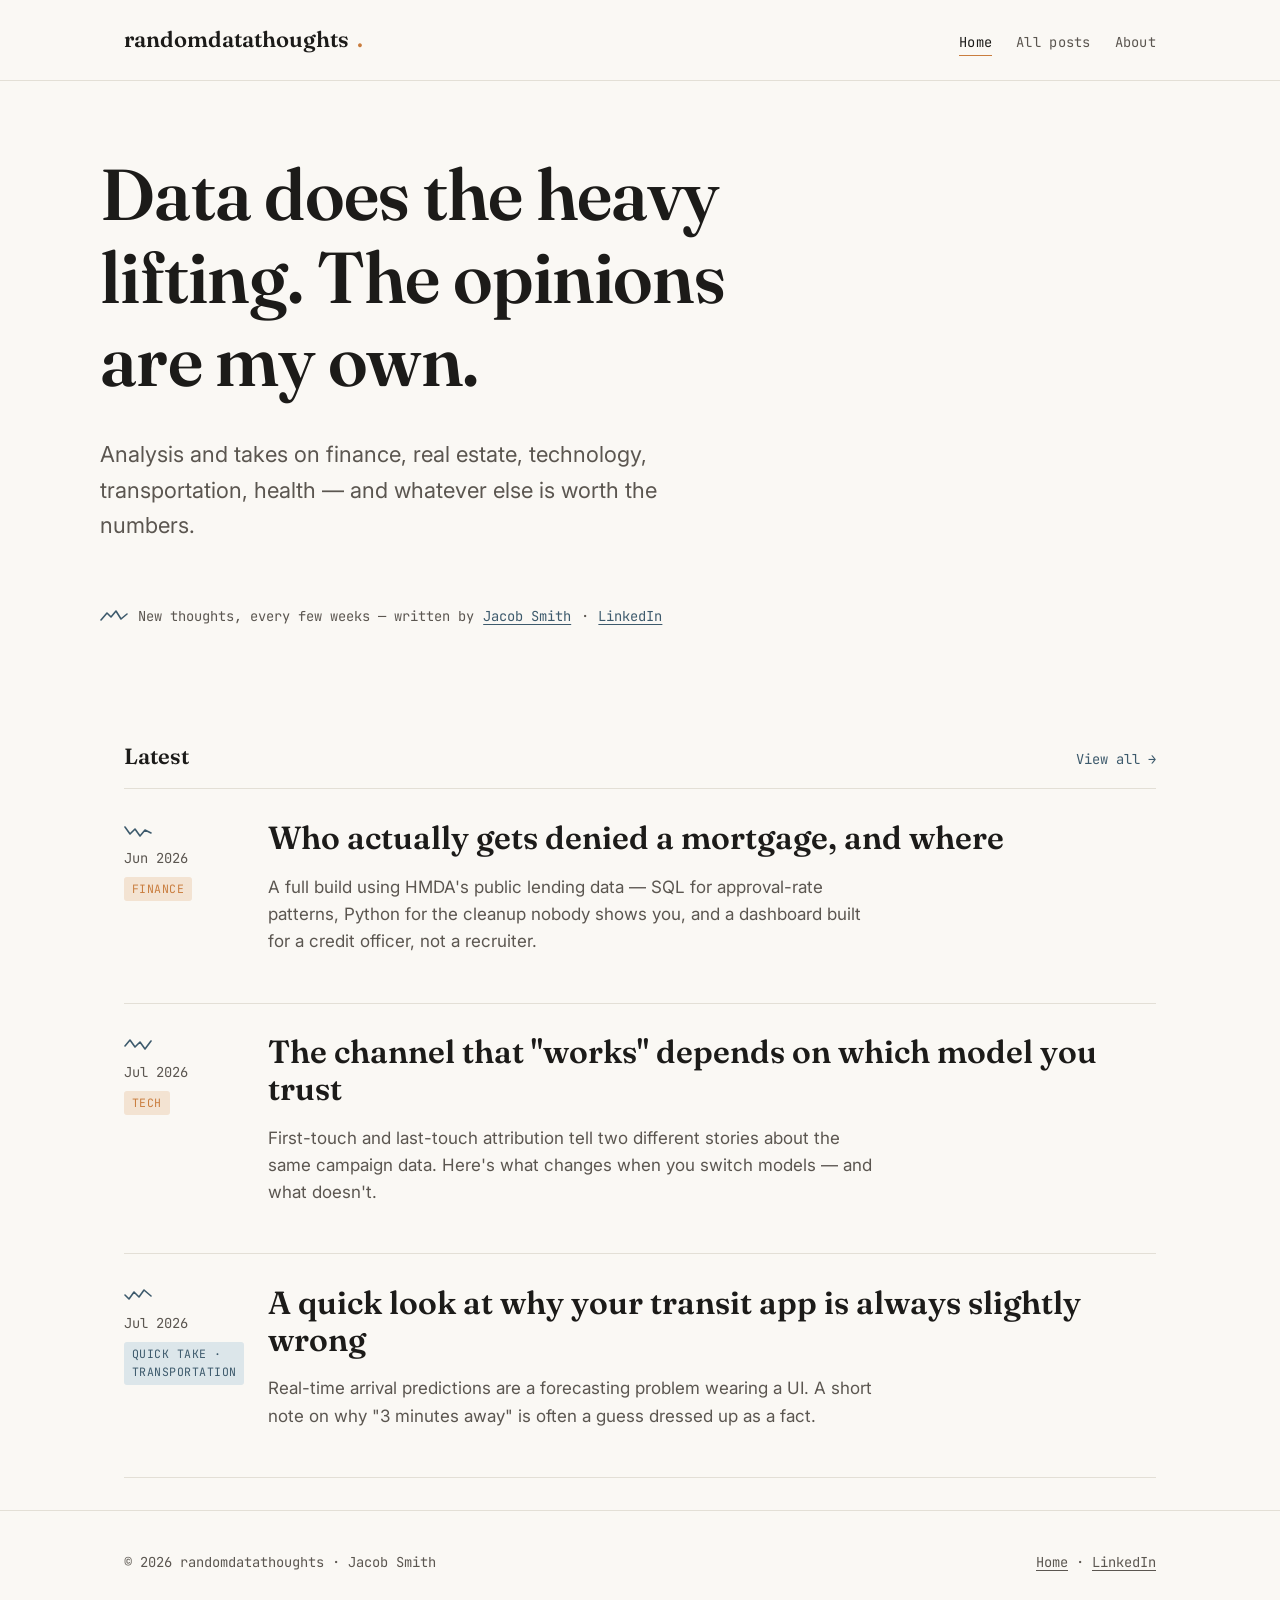
==== index.html @ 90c9bb31 "UI improvements: hero spacing, entry hover, about copy, accessibility, footer nav" ====
<!DOCTYPE html>
<html lang="en">
<head>
<meta charset="UTF-8">
<meta name="viewport" content="width=device-width, initial-scale=1.0">
<title>randomdatathoughts — data, decisions, and the occasional tangent</title>
<meta name="description" content="Jacob Smith's notebook on finance, real estate, tech, transportation, and health — full analytics projects and short takes, posted every few weeks.">
<link rel="preconnect" href="https://fonts.googleapis.com">
<link rel="preconnect" href="https://fonts.gstatic.com" crossorigin>
<link href="https://fonts.googleapis.com/css2?family=Fraunces:ital,opsz,wght@0,9..144,400;0,9..144,600;1,9..144,500&family=Inter:wght@400;500;600&family=JetBrains+Mono:wght@400;500&display=swap" rel="stylesheet">
<link rel="stylesheet" href="css/style.css">
<link rel="icon" type="image/png" href="/favicon/favicon-96x96.png" sizes="96x96" />
<link rel="icon" type="image/svg+xml" href="/favicon/favicon.svg" />
<link rel="shortcut icon" href="/favicon/favicon.ico" />
<link rel="apple-touch-icon" sizes="180x180" href="/favicon/apple-touch-icon.png" />
<meta name="apple-mobile-web-app-title" content="RandomDataThoughts" />
<link rel="manifest" href="/favicon/site.webmanifest" />
</head>
<body>
<a href="#main-content" class="skip-link">Skip to content</a>

<header class="masthead">
  <div class="wrap-wide masthead-row">
    <a class="wordmark" href="index.html">randomdatathoughts<span class="dot">.</span></a>
    <nav class="nav-links" aria-label="Primary">
      <a href="index.html" aria-current="page">Home</a>
      <a href="archive.html">All posts</a>
      <a href="about.html">About</a>
    </nav>
  </div>
</header>

<main id="main-content">
  <section class="hero wrap-wide">
    <h1>Data does the heavy lifting. The opinions are my own.</h1>
    <p class="lede">
      Analysis and takes on finance, real estate, technology, transportation, health — and whatever else is worth the numbers.
    </p>
    <div class="cadence">
      <svg class="mark" viewBox="0 0 28 16" aria-hidden="true">
        <path d="M1 12 L7 5 L11 9 L16 3 L21 11 L27 6" />
      </svg>
      New thoughts, every few weeks — written by
      <a href="about.html">Jacob Smith</a>
      ·
      <a href="https://www.linkedin.com/in/jacobjysmith/" target="_blank" rel="noopener">LinkedIn</a>
    </div>
  </section>

  <section class="wrap-wide">
    <div class="section-label">
      <h2>Latest</h2>
      <a href="archive.html">View all →</a>
    </div>

    <div class="entry-list">

      <a class="entry" href="posts/hmda-credit-risk.html">
        <div class="entry-meta">
          <svg class="mark" viewBox="0 0 28 16" aria-hidden="true"><path d="M1 4 L6 11 L11 6 L16 13 L21 7 L27 10" /></svg>
          <span>Jun 2026</span>
          <span class="tag">Finance</span>
        </div>
        <div>
          <h3 class="entry-title">Who actually gets denied a mortgage, and where</h3>
          <p class="entry-dek">A full build using HMDA's public lending data — SQL for approval-rate patterns, Python for the cleanup nobody shows you, and a dashboard built for a credit officer, not a recruiter.</p>
        </div>
      </a>

      <a class="entry" href="posts/marketing-attribution.html">
        <div class="entry-meta">
          <svg class="mark" viewBox="0 0 28 16" aria-hidden="true"><path d="M1 9 L6 3 L11 10 L16 5 L21 12 L27 4" /></svg>
          <span>Jul 2026</span>
          <span class="tag">Tech</span>
        </div>
        <div>
          <h3 class="entry-title">The channel that "works" depends on which model you trust</h3>
          <p class="entry-dek">First-touch and last-touch attribution tell two different stories about the same campaign data. Here's what changes when you switch models — and what doesn't.</p>
        </div>
      </a>

      <a class="entry" href="posts/quick-take-transit.html">
        <div class="entry-meta">
          <svg class="mark" viewBox="0 0 28 16" aria-hidden="true"><path d="M1 7 L5 11 L10 4 L15 9 L20 2 L27 8" /></svg>
          <span>Jul 2026</span>
          <span class="tag type-quick">Quick take · Transportation</span>
        </div>
        <div>
          <h3 class="entry-title">A quick look at why your transit app is always slightly wrong</h3>
          <p class="entry-dek">Real-time arrival predictions are a forecasting problem wearing a UI. A short note on why "3 minutes away" is often a guess dressed up as a fact.</p>
        </div>
      </a>

    </div>
  </section>
</main>

<footer class="site-footer">
  <div class="wrap-wide footer-row">
    <span>© 2026 randomdatathoughts · Jacob Smith</span>
    <span><a href="index.html">Home</a> · <a href="https://www.linkedin.com/in/jacobjysmith/" target="_blank" rel="noopener">LinkedIn</a></span>
  </div>
</footer>

</body>
</html>
---- css/style.css ----
/* ============================================
   randomdatathoughts — design tokens
   ============================================ */
:root {
  /* color */
  --paper:        #FAF8F4;
  --paper-dim:     #F2EFE8;
  --ink:          #1C1B19;
  --ink-soft:     #5B5650;
  --rule:         #E3DFD6;
  --accent:       #3D5A6C;   /* slate blue — links, signature mark */
  --accent-soft:  #DCE6EA;
  --tag:          #C97D3E;   /* amber — category tags only */
  --tag-soft:     #F3E3D2;

  /* type */
  --font-display: "Fraunces", Georgia, serif;
  --font-body:    "Inter", -apple-system, BlinkMacSystemFont, sans-serif;
  --font-mono:    "JetBrains Mono", "SF Mono", Consolas, monospace;

  /* scale */
  --step--1: clamp(0.8rem, 0.78rem + 0.1vw, 0.875rem);
  --step-0:  clamp(1rem, 0.97rem + 0.15vw, 1.0625rem);
  --step-1:  clamp(1.2rem, 1.1rem + 0.4vw, 1.375rem);
  --step-2:  clamp(1.6rem, 1.4rem + 0.9vw, 2rem);
  --step-3:  clamp(2.2rem, 1.8rem + 1.8vw, 3.2rem);
  --step-4:  clamp(2.8rem, 2.1rem + 3vw, 4.6rem);

  --max-w: 760px;
  --max-w-wide: 1080px;
}

* { box-sizing: border-box; }

.skip-link {
  position: absolute;
  top: -100%;
  left: 1rem;
  z-index: 100;
  background: var(--ink);
  color: var(--paper);
  padding: 0.5rem 1rem;
  font-family: var(--font-mono);
  font-size: var(--step--1);
  border-radius: 0 0 4px 4px;
  text-decoration: none;
}
.skip-link:focus { top: 0; }

html {
  scroll-behavior: smooth;
}

@media (prefers-reduced-motion: reduce) {
  html { scroll-behavior: auto; }
  *, *::before, *::after {
    animation-duration: 0.001ms !important;
    animation-iteration-count: 1 !important;
    transition-duration: 0.001ms !important;
  }
}

body {
  margin: 0;
  background: var(--paper);
  color: var(--ink);
  font-family: var(--font-body);
  font-size: var(--step-0);
  line-height: 1.6;
  -webkit-font-smoothing: antialiased;
}

img, svg { max-width: 100%; display: block; }

a {
  color: var(--accent);
  text-decoration-thickness: 1px;
  text-underline-offset: 3px;
}
a:hover { text-decoration-color: var(--tag); }

a:focus-visible,
button:focus-visible,
input:focus-visible,
textarea:focus-visible {
  outline: 2px solid var(--accent);
  outline-offset: 3px;
  border-radius: 2px;
}

h1, h2, h3 {
  font-family: var(--font-display);
  font-weight: 600;
  line-height: 1.15;
  margin: 0 0 0.5em;
}

.eyebrow {
  font-family: var(--font-mono);
  font-size: var(--step--1);
  letter-spacing: 0.08em;
  text-transform: uppercase;
  color: var(--ink-soft);
}

/* ============================================
   layout shells
   ============================================ */
.wrap {
  max-width: var(--max-w);
  margin: 0 auto;
  padding: 0 1.5rem;
}
.wrap-wide {
  max-width: var(--max-w-wide);
  margin: 0 auto;
  padding: 0 1.5rem;
}

/* ============================================
   masthead / nav
   ============================================ */
.masthead {
  border-bottom: 1px solid var(--rule);
  padding: 1.4rem 0;
}
.masthead-row {
  display: flex;
  align-items: baseline;
  justify-content: space-between;
  gap: 1rem;
  flex-wrap: wrap;
}
.wordmark {
  font-family: var(--font-display);
  font-size: var(--step-1);
  font-weight: 600;
  color: var(--ink);
  text-decoration: none;
  display: inline-flex;
  align-items: baseline;
  gap: 0.5rem;
}
.wordmark:hover { text-decoration: none; }
.wordmark .dot { color: var(--tag); }

.nav-links {
  display: flex;
  gap: 1.5rem;
  font-family: var(--font-mono);
  font-size: var(--step--1);
  letter-spacing: 0.02em;
}
.nav-links a {
  color: var(--ink-soft);
  text-decoration: none;
  border-bottom: 1px solid transparent;
  padding-bottom: 2px;
}
.nav-links a:hover,
.nav-links a[aria-current="page"] {
  color: var(--ink);
  border-bottom-color: var(--tag);
}

/* ============================================
   hero (home)
   ============================================ */
.hero {
  padding: 4.5rem 0 4rem;
}
.hero h1 {
  font-size: var(--step-4);
  max-width: 14ch;
  letter-spacing: -0.01em;
}
.hero .lede {
  max-width: 46ch;
  font-size: var(--step-1);
  color: var(--ink-soft);
  margin-top: 1rem;
}
.hero .cadence {
  margin-top: 2.5rem;
  display: inline-flex;
  align-items: center;
  gap: 0.6rem;
  font-family: var(--font-mono);
  font-size: var(--step--1);
  color: var(--ink-soft);
}

/* signature mark: a small hand-drawn-feeling sparkline tick.
   Each instance can carry a slightly different path via data attr
   for the "random" half of the brand, "data" half via its shape. */
.mark {
  width: 28px;
  height: 16px;
  flex-shrink: 0;
}
.mark path {
  fill: none;
  stroke: var(--accent);
  stroke-width: 1.6;
  stroke-linecap: round;
  stroke-linejoin: round;
}

/* ============================================
   entry list (homepage preview + archive)
   ============================================ */
.entry-list {
  border-top: 1px solid var(--rule);
}
.entry {
  display: grid;
  grid-template-columns: 120px 1fr;
  gap: 1.5rem;
  padding: 1.9rem 0;
  border-bottom: 1px solid var(--rule);
  text-decoration: none;
  color: inherit;
  transition: background-color 0.15s ease;
}
.entry:hover { background-color: var(--paper-dim); }
.entry:hover .entry-title { color: var(--accent); }
.entry-meta {
  font-family: var(--font-mono);
  font-size: var(--step--1);
  color: var(--ink-soft);
  display: flex;
  flex-direction: column;
  gap: 0.5rem;
  padding-top: 0.2rem;
}
.entry-title {
  font-family: var(--font-display);
  font-size: var(--step-2);
  font-weight: 600;
  margin: 0 0 0.4rem;
  transition: color 0.15s ease;
}
.entry-dek {
  color: var(--ink-soft);
  font-size: var(--step-0);
  max-width: 56ch;
}
.tag {
  display: inline-block;
  font-family: var(--font-mono);
  font-size: 0.72rem;
  letter-spacing: 0.04em;
  text-transform: uppercase;
  color: var(--tag);
  background: var(--tag-soft);
  padding: 0.18rem 0.5rem;
  border-radius: 3px;
  width: fit-content;
}
.tag.type-quick {
  color: var(--accent);
  background: var(--accent-soft);
}

@media (max-width: 600px) {
  .entry { grid-template-columns: 1fr; gap: 0.5rem; }
  .entry-meta { flex-direction: row; align-items: center; }
}

/* ============================================
   section labels
   ============================================ */
.section-label {
  display: flex;
  align-items: baseline;
  justify-content: space-between;
  padding-top: 3rem;
  margin-bottom: 0.5rem;
}
.section-label h2 {
  font-size: var(--step-1);
}
.section-label a {
  font-family: var(--font-mono);
  font-size: var(--step--1);
  text-decoration: none;
}

/* ============================================
   post page
   ============================================ */
.post-header {
  padding: 3.5rem 0 2rem;
  border-bottom: 1px solid var(--rule);
}
.post-header .eyebrow-row {
  display: flex;
  align-items: center;
  gap: 0.75rem;
  margin-bottom: 1rem;
}
.post-header h1 {
  font-size: var(--step-3);
  max-width: 20ch;
}
.post-dek {
  font-size: var(--step-1);
  color: var(--ink-soft);
  max-width: 50ch;
  margin-top: 0.75rem;
}
.post-byline {
  margin-top: 1.5rem;
  font-family: var(--font-mono);
  font-size: var(--step--1);
  color: var(--ink-soft);
}
.post-byline a { color: var(--ink-soft); text-decoration-color: var(--rule); }

.post-body {
  padding: 2.5rem 0 4rem;
  font-size: var(--step-0);
}
.post-body > * + * { margin-top: 1.3em; }
.post-body h2 {
  font-size: var(--step-2);
  margin-top: 2.2em;
}
.post-body h3 {
  font-size: var(--step-1);
  margin-top: 1.8em;
}
.post-body p { max-width: 68ch; }
.post-body ul, .post-body ol {
  max-width: 68ch;
  padding-left: 1.3em;
}
.post-body li + li { margin-top: 0.4em; }
.post-body blockquote {
  border-left: 2px solid var(--tag);
  margin: 0;
  padding-left: 1.2rem;
  font-style: italic;
  color: var(--ink-soft);
  max-width: 60ch;
}
.post-body code {
  font-family: var(--font-mono);
  font-size: 0.9em;
  background: var(--paper-dim);
  padding: 0.1em 0.4em;
  border-radius: 3px;
}
.post-body pre {
  background: var(--ink);
  color: var(--paper);
  padding: 1.2rem 1.4rem;
  border-radius: 6px;
  overflow-x: auto;
  font-family: var(--font-mono);
  font-size: 0.85em;
  line-height: 1.55;
}
.post-body pre code { background: none; padding: 0; color: inherit; }

/* embedded viz / video frames */
.embed-frame {
  margin: 2.2rem 0;
}
.embed-frame .embed-label {
  font-family: var(--font-mono);
  font-size: var(--step--1);
  color: var(--ink-soft);
  margin-bottom: 0.6rem;
  display: block;
}
.embed-box {
  position: relative;
  width: 100%;
  border: 1px solid var(--rule);
  border-radius: 8px;
  overflow: hidden;
  background: var(--paper-dim);
}
.embed-box.ratio-16-9 { aspect-ratio: 16 / 9; }
.embed-box.ratio-4-3  { aspect-ratio: 4 / 3; }
.embed-box iframe {
  position: absolute;
  inset: 0;
  width: 100%;
  height: 100%;
  border: 0;
}

/* pull quote / takeaway box */
.takeaway {
  border: 1px solid var(--rule);
  background: var(--paper-dim);
  border-radius: 8px;
  padding: 1.4rem 1.6rem;
  max-width: 64ch;
}
.takeaway .eyebrow { margin-bottom: 0.5rem; }

/* footer nav between posts */
.post-footer-nav {
  border-top: 1px solid var(--rule);
  padding: 2.5rem 0;
  display: flex;
  justify-content: space-between;
  gap: 1.5rem;
  flex-wrap: wrap;
}
.post-footer-nav a {
  text-decoration: none;
  font-family: var(--font-mono);
  font-size: var(--step--1);
}
.post-footer-nav .dir { color: var(--ink-soft); display: block; margin-bottom: 0.3rem; }
.post-footer-nav .ttl { font-family: var(--font-display); font-size: var(--step-0); color: var(--ink); }

/* ============================================
   filters (archive page)
   ============================================ */
.filters {
  display: flex;
  flex-wrap: wrap;
  gap: 0.6rem;
  padding: 2rem 0 1rem;
}
.filter-btn {
  font-family: var(--font-mono);
  font-size: var(--step--1);
  background: none;
  border: 1px solid var(--rule);
  border-radius: 20px;
  padding: 0.35rem 0.9rem;
  cursor: pointer;
  color: var(--ink-soft);
}
.filter-btn:hover { border-color: var(--accent); color: var(--ink); }
.filter-btn[aria-pressed="true"] {
  background: var(--ink);
  border-color: var(--ink);
  color: var(--paper);
}

/* ============================================
   about page
   ============================================ */
.about-hero {
  padding: 3.5rem 0 2rem;
  display: grid;
  grid-template-columns: 1fr;
  gap: 2rem;
}
.about-hero h1 { font-size: var(--step-3); }
.about-body p { max-width: 64ch; }
.about-body blockquote {
  border-left: 2px solid var(--tag);
  margin: 1.5rem 0;
  padding-left: 1.2rem;
  font-style: italic;
  color: var(--ink-soft);
  max-width: 60ch;
}
.linkedin-pill {
  display: inline-flex;
  align-items: center;
  gap: 0.5rem;
  font-family: var(--font-mono);
  font-size: var(--step--1);
  border: 1px solid var(--ink);
  border-radius: 20px;
  padding: 0.5rem 1.1rem;
  text-decoration: none;
  color: var(--ink);
  margin-top: 1rem;
}
.linkedin-pill:hover { background: var(--ink); color: var(--paper); }

.now-box {
  border-top: 1px solid var(--rule);
  margin-top: 2.5rem;
  padding-top: 2rem;
}
.now-box h2 { font-size: var(--step-1); }
.now-box ul { padding-left: 1.2em; }

/* ============================================
   footer
   ============================================ */
footer.site-footer {
  border-top: 1px solid var(--rule);
  margin-top: 2rem;
  padding: 2.5rem 0 3.5rem;
  font-family: var(--font-mono);
  font-size: var(--step--1);
  color: var(--ink-soft);
}
footer.site-footer a { color: var(--ink-soft); }
.footer-row {
  display: flex;
  justify-content: space-between;
  flex-wrap: wrap;
  gap: 1rem;
}
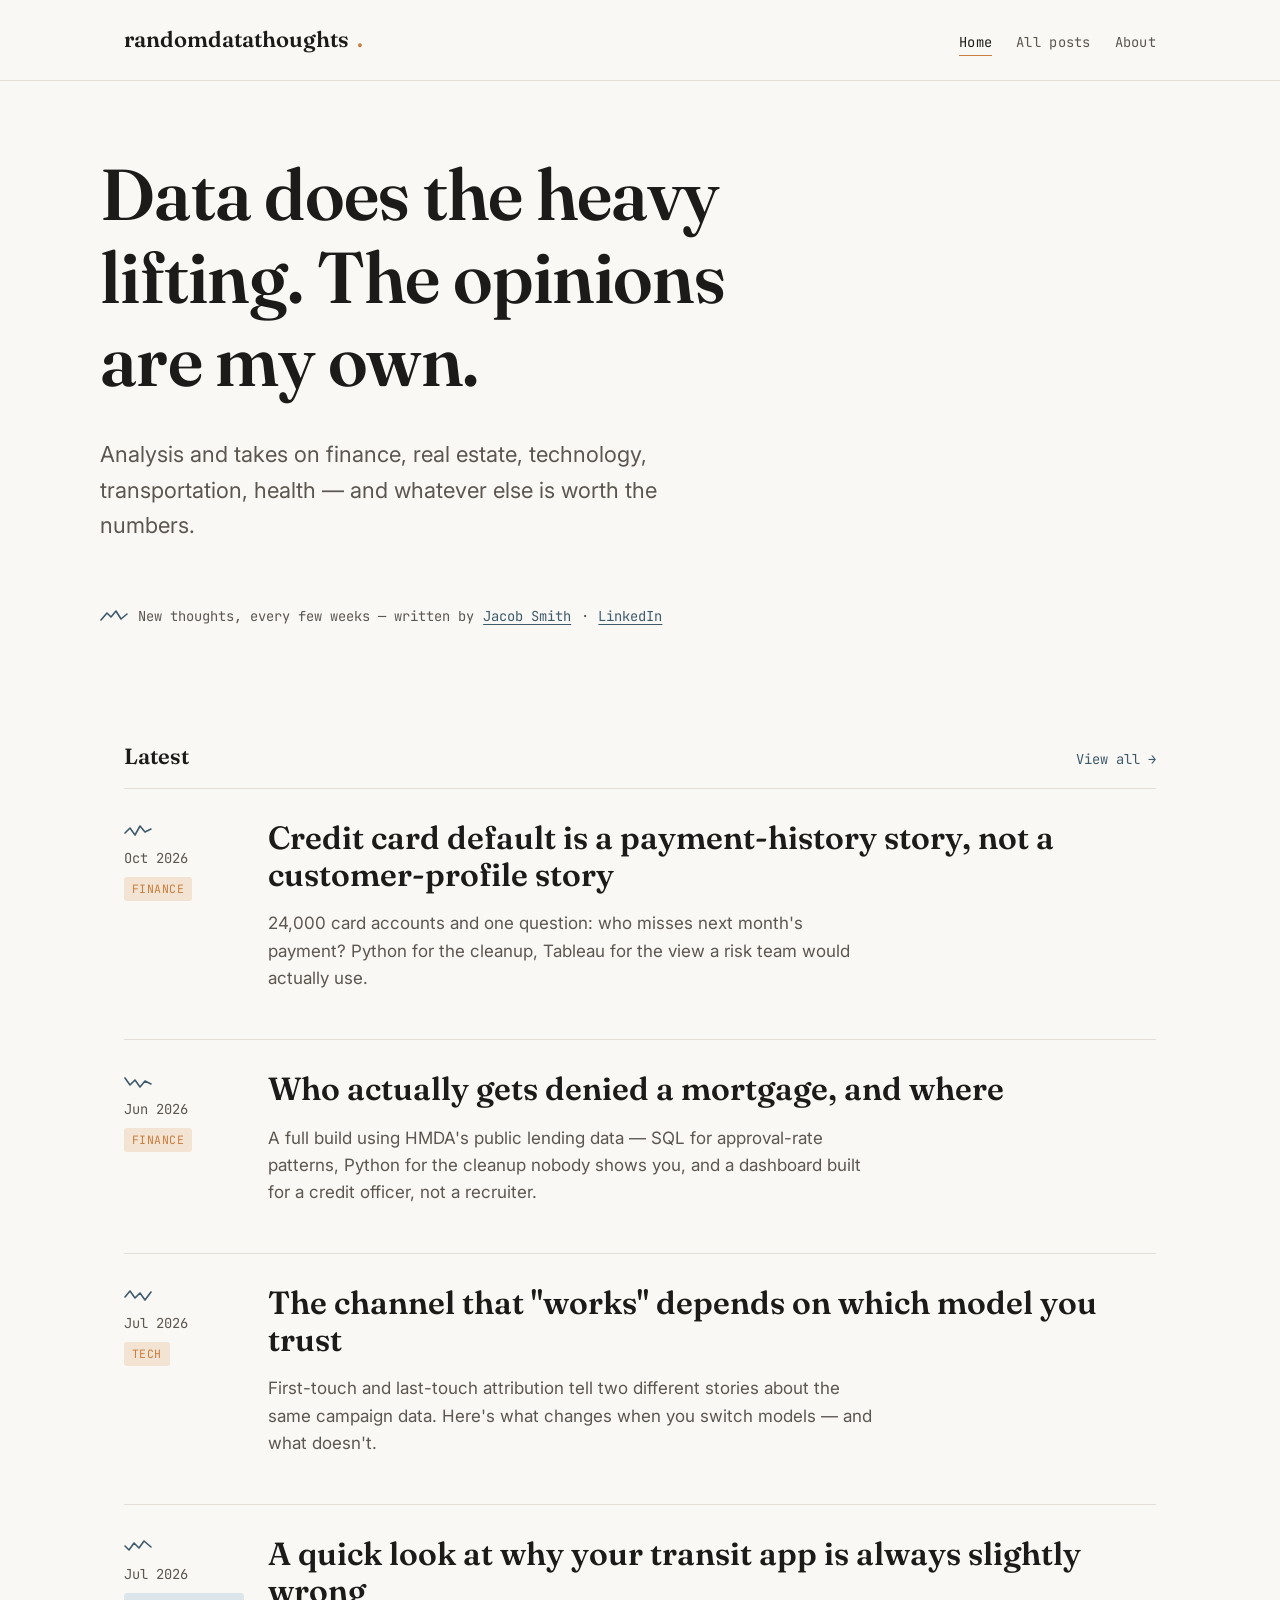
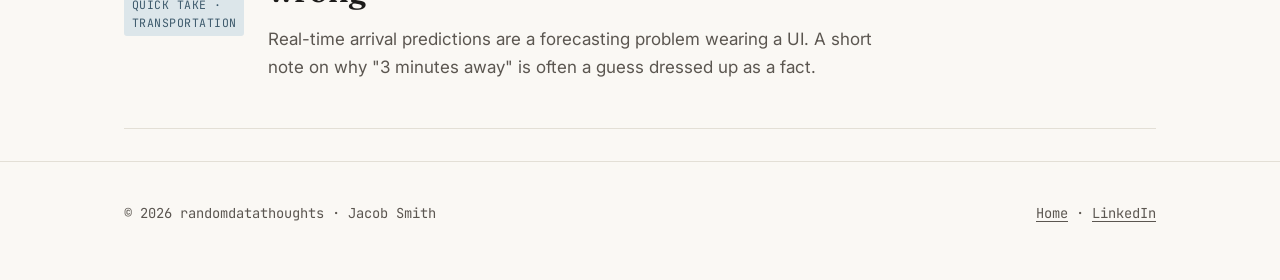
==== commit e8b9ae71: "Add credit card default post with Tableau Public embed Co-Authored-By: Claude Opus 5.5 <noreply@anth" ====
--- a/index.html
+++ b/index.html
@@ -55,6 +55,18 @@
 
     <div class="entry-list">
 
+      <a class="entry" href="posts/credit-card-default.html">
+        <div class="entry-meta">
+          <svg class="mark" viewBox="0 0 28 16" aria-hidden="true"><path d="M1 10 L6 5 L11 12 L16 3 L21 9 L27 6" /></svg>
+          <span>Oct 2026</span>
+          <span class="tag">Finance</span>
+        </div>
+        <div>
+          <h3 class="entry-title">Credit card default is a payment-history story, not a customer-profile story</h3>
+          <p class="entry-dek">24,000 card accounts and one question: who misses next month's payment? Python for the cleanup, Tableau for the view a risk team would actually use.</p>
+        </div>
+      </a>
+
       <a class="entry" href="posts/hmda-credit-risk.html">
         <div class="entry-meta">
           <svg class="mark" viewBox="0 0 28 16" aria-hidden="true"><path d="M1 4 L6 11 L11 6 L16 13 L21 7 L27 10" /></svg>
--- a/css/style.css
+++ b/css/style.css
@@ -382,6 +382,13 @@
   overflow: hidden;
   background: var(--paper-dim);
 }
+/* lets a wide dashboard break out of the text column (up to the wide layout width) */
+.embed-frame.embed-wide {
+  width: min(var(--max-w-wide) - 3rem, calc(100vw - 3rem));
+  position: relative;
+  left: 50%;
+  transform: translateX(-50%);
+}
 .embed-box.ratio-16-9 { aspect-ratio: 16 / 9; }
 .embed-box.ratio-4-3  { aspect-ratio: 4 / 3; }
 .embed-box iframe {
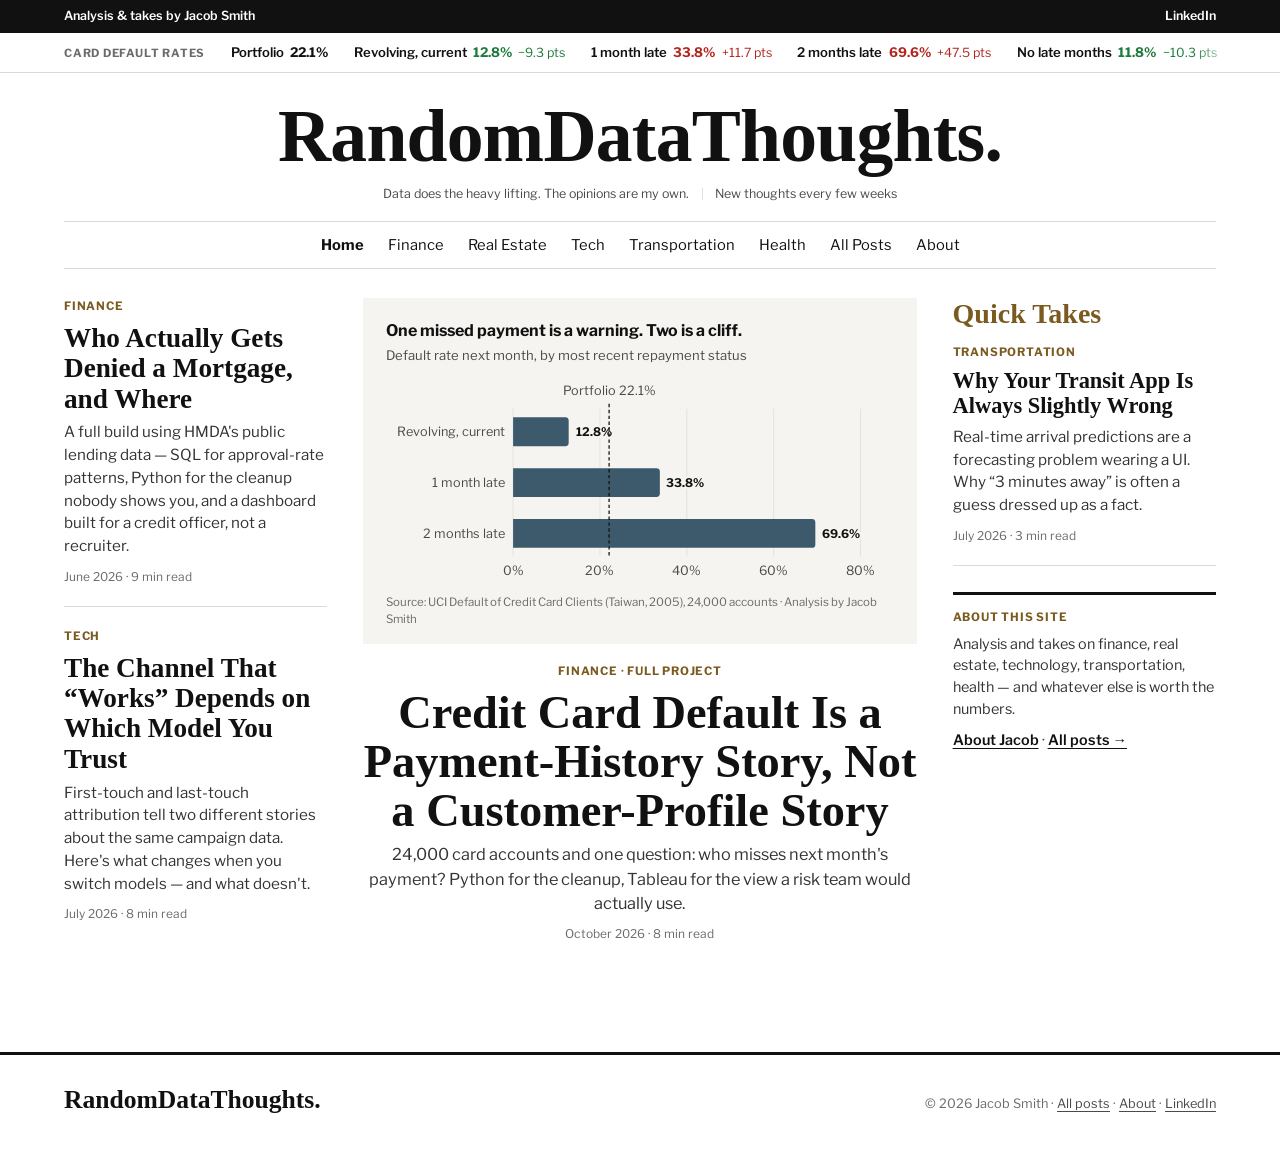
==== commit e3809fed: "Redesign site in a newspaper front-page style New type system (Libre Caslon Condensed headlines, Sou" ====
--- a/index.html
+++ b/index.html
@@ -7,7 +7,7 @@
 <meta name="description" content="Jacob Smith's notebook on finance, real estate, tech, transportation, and health — full analytics projects and short takes, posted every few weeks.">
 <link rel="preconnect" href="https://fonts.googleapis.com">
 <link rel="preconnect" href="https://fonts.gstatic.com" crossorigin>
-<link href="https://fonts.googleapis.com/css2?family=Fraunces:ital,opsz,wght@0,9..144,400;0,9..144,600;1,9..144,500&family=Inter:wght@400;500;600&family=JetBrains+Mono:wght@400;500&display=swap" rel="stylesheet">
+<link href="https://fonts.googleapis.com/css2?family=Libre+Caslon+Condensed:wght@500;700&family=Libre+Franklin:wght@400;500;600;700&family=Source+Serif+4:ital,opsz,wght@0,8..60,400;0,8..60,600;1,8..60,400&family=JetBrains+Mono:wght@400&display=swap" rel="stylesheet">
 <link rel="stylesheet" href="css/style.css">
 <link rel="icon" type="image/png" href="/favicon/favicon-96x96.png" sizes="96x96" />
 <link rel="icon" type="image/svg+xml" href="/favicon/favicon.svg" />
@@ -19,98 +19,136 @@
 <body>
 <a href="#main-content" class="skip-link">Skip to content</a>
 
+<div class="topbar">
+  <div class="wrap-wide topbar-row">
+    <span>Analysis &amp; takes by <a href="about.html">Jacob Smith</a></span>
+    <a href="https://www.linkedin.com/in/jacobjysmith/" target="_blank" rel="noopener">LinkedIn</a>
+  </div>
+</div>
+
+<!-- Ticker: headline numbers from the latest post. Red = above the portfolio default rate, green = below. -->
+<div class="ticker">
+  <div class="wrap-wide ticker-row" aria-label="Card default rates from the latest post">
+    <a class="ticker-label" href="posts/credit-card-default.html">Card default rates</a>
+    <span class="tick"><span class="tick-name">Portfolio</span><span class="tick-value">22.1%</span></span>
+    <span class="tick is-down"><span class="tick-name">Revolving, current</span><span class="tick-value">12.8%</span><span class="tick-delta">−9.3 pts</span></span>
+    <span class="tick is-up"><span class="tick-name">1 month late</span><span class="tick-value">33.8%</span><span class="tick-delta">+11.7 pts</span></span>
+    <span class="tick is-up"><span class="tick-name">2 months late</span><span class="tick-value">69.6%</span><span class="tick-delta">+47.5 pts</span></span>
+    <span class="tick is-down"><span class="tick-name">No late months</span><span class="tick-value">11.8%</span><span class="tick-delta">−10.3 pts</span></span>
+    <span class="tick is-up"><span class="tick-name">Late 6 of 6 months</span><span class="tick-value">70.4%</span><span class="tick-delta">+48.3 pts</span></span>
+    <span class="tick is-up"><span class="tick-name">Limit under NT$50K</span><span class="tick-value">35.8%</span><span class="tick-delta">+13.7 pts</span></span>
+    <span class="tick is-down"><span class="tick-name">Limit NT$300K+</span><span class="tick-value">13.8%</span><span class="tick-delta">−8.3 pts</span></span>
+  </div>
+</div>
+
 <header class="masthead">
-  <div class="wrap-wide masthead-row">
-    <a class="wordmark" href="index.html">randomdatathoughts<span class="dot">.</span></a>
-    <nav class="nav-links" aria-label="Primary">
+  <div class="wrap-wide">
+    <a class="wordmark" href="index.html">RandomDataThoughts.</a>
+    <p class="edition-line"><span>Data does the heavy lifting. The opinions are my own.</span><span>New thoughts every few weeks</span></p>
+    <nav class="section-nav" aria-label="Sections">
       <a href="index.html" aria-current="page">Home</a>
-      <a href="archive.html">All posts</a>
+      <a href="archive.html#finance">Finance</a>
+      <a href="archive.html#real-estate">Real Estate</a>
+      <a href="archive.html#tech">Tech</a>
+      <a href="archive.html#transportation">Transportation</a>
+      <a href="archive.html#health">Health</a>
+      <a href="archive.html">All Posts</a>
       <a href="about.html">About</a>
     </nav>
   </div>
 </header>
 
-<main id="main-content">
-  <section class="hero wrap-wide">
-    <h1>Data does the heavy lifting. The opinions are my own.</h1>
-    <p class="lede">
-      Analysis and takes on finance, real estate, technology, transportation, health — and whatever else is worth the numbers.
-    </p>
-    <div class="cadence">
-      <svg class="mark" viewBox="0 0 28 16" aria-hidden="true">
-        <path d="M1 12 L7 5 L11 9 L16 3 L21 11 L27 6" />
-      </svg>
-      New thoughts, every few weeks — written by
-      <a href="about.html">Jacob Smith</a>
-      ·
-      <a href="https://www.linkedin.com/in/jacobjysmith/" target="_blank" rel="noopener">LinkedIn</a>
-    </div>
+<main id="main-content" class="wrap-wide front">
+
+  <!-- Lead story -->
+  <section class="front-lead" aria-label="Lead story">
+    <figure class="chart-figure">
+      <a href="posts/credit-card-default.html" aria-label="Chart: default rate by most recent repayment status. Revolving but current 12.8%, one month late 33.8%, two months late 69.6%, against a 22.1% portfolio rate.">
+        <p class="chart-title">One missed payment is a warning. Two is a cliff.</p>
+        <p class="chart-sub">Default rate next month, by most recent repayment status</p>
+        <svg viewBox="0 0 600 248" role="img" aria-hidden="true">
+          <!-- scale: 0–80% across x = 150 → 560 (5.125px per point) -->
+          <line class="grid" x1="150" y1="40" x2="150" y2="214" />
+          <line class="grid" x1="252.5" y1="40" x2="252.5" y2="214" />
+          <line class="grid" x1="355" y1="40" x2="355" y2="214" />
+          <line class="grid" x1="457.5" y1="40" x2="457.5" y2="214" />
+          <line class="grid" x1="560" y1="40" x2="560" y2="214" />
+          <text x="150" y="236" text-anchor="middle">0%</text>
+          <text x="252.5" y="236" text-anchor="middle">20%</text>
+          <text x="355" y="236" text-anchor="middle">40%</text>
+          <text x="457.5" y="236" text-anchor="middle">60%</text>
+          <text x="560" y="236" text-anchor="middle">80%</text>
+
+          <g><title>Revolving, current: 12.8%</title>
+            <path class="bar" d="M150 50h61.6a4 4 0 0 1 4 4v26a4 4 0 0 1-4 4H150z" />
+            <text x="140" y="72" text-anchor="end">Revolving, current</text>
+            <text class="val" x="224" y="72">12.8%</text>
+          </g>
+          <g><title>1 month late: 33.8%</title>
+            <path class="bar" d="M150 110h169.2a4 4 0 0 1 4 4v26a4 4 0 0 1-4 4H150z" />
+            <text x="140" y="132" text-anchor="end">1 month late</text>
+            <text class="val" x="331" y="132">33.8%</text>
+          </g>
+          <g><title>2 months late: 69.6%</title>
+            <path class="bar" d="M150 170h352.7a4 4 0 0 1 4 4v26a4 4 0 0 1-4 4H150z" />
+            <text x="140" y="192" text-anchor="end">2 months late</text>
+            <text class="val" x="514" y="192">69.6%</text>
+          </g>
+
+          <line class="ref" x1="263.3" y1="34" x2="263.3" y2="214" />
+          <text x="263.3" y="24" text-anchor="middle">Portfolio 22.1%</text>
+        </svg>
+      </a>
+      <figcaption>Source: UCI Default of Credit Card Clients (Taiwan, 2005), 24,000 accounts · Analysis by Jacob Smith</figcaption>
+    </figure>
+
+    <article class="story">
+      <span class="kicker">Finance · Full project</span>
+      <h2 class="story-headline"><a href="posts/credit-card-default.html">Credit Card Default Is a Payment-History Story, Not a Customer-Profile Story</a></h2>
+      <p class="story-summary">24,000 card accounts and one question: who misses next month's payment? Python for the cleanup, Tableau for the view a risk team would actually use.</p>
+      <p class="story-meta">October 2026 · 8 min read</p>
+    </article>
   </section>
 
-  <section class="wrap-wide">
-    <div class="section-label">
-      <h2>Latest</h2>
-      <a href="archive.html">View all →</a>
+  <!-- Left column -->
+  <section class="front-left" aria-label="More stories">
+    <article class="story">
+      <span class="kicker">Finance</span>
+      <h2 class="story-headline"><a href="posts/hmda-credit-risk.html">Who Actually Gets Denied a Mortgage, and Where</a></h2>
+      <p class="story-summary">A full build using HMDA's public lending data — SQL for approval-rate patterns, Python for the cleanup nobody shows you, and a dashboard built for a credit officer, not a recruiter.</p>
+      <p class="story-meta">June 2026 · 9 min read</p>
+    </article>
+    <article class="story">
+      <span class="kicker">Tech</span>
+      <h2 class="story-headline"><a href="posts/marketing-attribution.html">The Channel That “Works” Depends on Which Model You Trust</a></h2>
+      <p class="story-summary">First-touch and last-touch attribution tell two different stories about the same campaign data. Here's what changes when you switch models — and what doesn't.</p>
+      <p class="story-meta">July 2026 · 8 min read</p>
+    </article>
+  </section>
+
+  <!-- Right rail -->
+  <aside class="front-right" aria-label="Quick takes">
+    <h2 class="rail-heading">Quick Takes</h2>
+    <article class="story">
+      <span class="kicker">Transportation</span>
+      <h3 class="story-headline"><a href="posts/quick-take-transit.html">Why Your Transit App Is Always Slightly Wrong</a></h3>
+      <p class="story-summary">Real-time arrival predictions are a forecasting problem wearing a UI. Why “3 minutes away” is often a guess dressed up as a fact.</p>
+      <p class="story-meta">July 2026 · 3 min read</p>
+    </article>
+
+    <div class="about-card">
+      <span class="kicker">About this site</span>
+      <p>Analysis and takes on finance, real estate, technology, transportation, health — and whatever else is worth the numbers.</p>
+      <p><a href="about.html">About Jacob</a> · <a href="archive.html">All posts →</a></p>
     </div>
+  </aside>
 
-    <div class="entry-list">
-
-      <a class="entry" href="posts/credit-card-default.html">
-        <div class="entry-meta">
-          <svg class="mark" viewBox="0 0 28 16" aria-hidden="true"><path d="M1 10 L6 5 L11 12 L16 3 L21 9 L27 6" /></svg>
-          <span>Oct 2026</span>
-          <span class="tag">Finance</span>
-        </div>
-        <div>
-          <h3 class="entry-title">Credit card default is a payment-history story, not a customer-profile story</h3>
-          <p class="entry-dek">24,000 card accounts and one question: who misses next month's payment? Python for the cleanup, Tableau for the view a risk team would actually use.</p>
-        </div>
-      </a>
-
-      <a class="entry" href="posts/hmda-credit-risk.html">
-        <div class="entry-meta">
-          <svg class="mark" viewBox="0 0 28 16" aria-hidden="true"><path d="M1 4 L6 11 L11 6 L16 13 L21 7 L27 10" /></svg>
-          <span>Jun 2026</span>
-          <span class="tag">Finance</span>
-        </div>
-        <div>
-          <h3 class="entry-title">Who actually gets denied a mortgage, and where</h3>
-          <p class="entry-dek">A full build using HMDA's public lending data — SQL for approval-rate patterns, Python for the cleanup nobody shows you, and a dashboard built for a credit officer, not a recruiter.</p>
-        </div>
-      </a>
-
-      <a class="entry" href="posts/marketing-attribution.html">
-        <div class="entry-meta">
-          <svg class="mark" viewBox="0 0 28 16" aria-hidden="true"><path d="M1 9 L6 3 L11 10 L16 5 L21 12 L27 4" /></svg>
-          <span>Jul 2026</span>
-          <span class="tag">Tech</span>
-        </div>
-        <div>
-          <h3 class="entry-title">The channel that "works" depends on which model you trust</h3>
-          <p class="entry-dek">First-touch and last-touch attribution tell two different stories about the same campaign data. Here's what changes when you switch models — and what doesn't.</p>
-        </div>
-      </a>
-
-      <a class="entry" href="posts/quick-take-transit.html">
-        <div class="entry-meta">
-          <svg class="mark" viewBox="0 0 28 16" aria-hidden="true"><path d="M1 7 L5 11 L10 4 L15 9 L20 2 L27 8" /></svg>
-          <span>Jul 2026</span>
-          <span class="tag type-quick">Quick take · Transportation</span>
-        </div>
-        <div>
-          <h3 class="entry-title">A quick look at why your transit app is always slightly wrong</h3>
-          <p class="entry-dek">Real-time arrival predictions are a forecasting problem wearing a UI. A short note on why "3 minutes away" is often a guess dressed up as a fact.</p>
-        </div>
-      </a>
-
-    </div>
-  </section>
 </main>
 
 <footer class="site-footer">
   <div class="wrap-wide footer-row">
-    <span>© 2026 randomdatathoughts · Jacob Smith</span>
-    <span><a href="index.html">Home</a> · <a href="https://www.linkedin.com/in/jacobjysmith/" target="_blank" rel="noopener">LinkedIn</a></span>
+    <a class="footer-wordmark" href="index.html">RandomDataThoughts.</a>
+    <span>© 2026 Jacob Smith · <a href="archive.html">All posts</a> · <a href="about.html">About</a> · <a href="https://www.linkedin.com/in/jacobjysmith/" target="_blank" rel="noopener">LinkedIn</a></span>
   </div>
 </footer>
 
--- a/css/style.css
+++ b/css/style.css
@@ -1,33 +1,29 @@
 /* ============================================
    randomdatathoughts — design tokens
+   Newspaper-style layout: condensed serif headlines,
+   serif reading text, grotesque sans for labels and UI.
    ============================================ */
 :root {
   /* color */
-  --paper:        #FAF8F4;
-  --paper-dim:     #F2EFE8;
-  --ink:          #1C1B19;
-  --ink-soft:     #5B5650;
-  --rule:         #E3DFD6;
-  --accent:       #3D5A6C;   /* slate blue — links, signature mark */
-  --accent-soft:  #DCE6EA;
-  --tag:          #C97D3E;   /* amber — category tags only */
-  --tag-soft:     #F3E3D2;
+  --paper:       #FFFFFF;
+  --paper-dim:   #F5F4F0;
+  --ink:         #111111;
+  --ink-soft:    #4A4A4A;
+  --ink-muted:   #6B6B6B;
+  --rule:        #DADADA;
+  --accent:      #3D5A6C;   /* slate blue — charts, links in body text */
+  --kicker:      #7A5A1E;   /* dark gold — section labels / kickers */
+  --up:          #B3261E;   /* ticker: above portfolio default rate (worse) */
+  --down:        #1E7A3C;   /* ticker: below portfolio default rate (better) */
 
   /* type */
-  --font-display: "Fraunces", Georgia, serif;
-  --font-body:    "Inter", -apple-system, BlinkMacSystemFont, sans-serif;
+  --font-display: "Libre Caslon Condensed", "Times New Roman", Georgia, serif;
+  --font-serif:   "Source Serif 4", Georgia, "Times New Roman", serif;
+  --font-sans:    "Libre Franklin", "Helvetica Neue", Arial, sans-serif;
   --font-mono:    "JetBrains Mono", "SF Mono", Consolas, monospace;
 
-  /* scale */
-  --step--1: clamp(0.8rem, 0.78rem + 0.1vw, 0.875rem);
-  --step-0:  clamp(1rem, 0.97rem + 0.15vw, 1.0625rem);
-  --step-1:  clamp(1.2rem, 1.1rem + 0.4vw, 1.375rem);
-  --step-2:  clamp(1.6rem, 1.4rem + 0.9vw, 2rem);
-  --step-3:  clamp(2.2rem, 1.8rem + 1.8vw, 3.2rem);
-  --step-4:  clamp(2.8rem, 2.1rem + 3vw, 4.6rem);
-
-  --max-w: 760px;
-  --max-w-wide: 1080px;
+  --max-w: 680px;
+  --max-w-wide: 1200px;
 }
 
 * { box-sizing: border-box; }
@@ -40,16 +36,13 @@
   background: var(--ink);
   color: var(--paper);
   padding: 0.5rem 1rem;
-  font-family: var(--font-mono);
-  font-size: var(--step--1);
-  border-radius: 0 0 4px 4px;
+  font-family: var(--font-sans);
+  font-size: 0.85rem;
   text-decoration: none;
 }
 .skip-link:focus { top: 0; }
 
-html {
-  scroll-behavior: smooth;
-}
+html { scroll-behavior: smooth; }
 
 @media (prefers-reduced-motion: reduce) {
   html { scroll-behavior: auto; }
@@ -64,44 +57,49 @@
   margin: 0;
   background: var(--paper);
   color: var(--ink);
-  font-family: var(--font-body);
-  font-size: var(--step-0);
-  line-height: 1.6;
+  font-family: var(--font-sans);
+  font-size: 1rem;
+  line-height: 1.5;
   -webkit-font-smoothing: antialiased;
 }
 
 img, svg { max-width: 100%; display: block; }
 
 a {
-  color: var(--accent);
+  color: var(--ink);
   text-decoration-thickness: 1px;
   text-underline-offset: 3px;
 }
-a:hover { text-decoration-color: var(--tag); }
 
 a:focus-visible,
 button:focus-visible,
 input:focus-visible,
 textarea:focus-visible {
-  outline: 2px solid var(--accent);
+  outline: 2px solid var(--ink);
   outline-offset: 3px;
-  border-radius: 2px;
 }
 
 h1, h2, h3 {
   font-family: var(--font-display);
-  font-weight: 600;
-  line-height: 1.15;
-  margin: 0 0 0.5em;
-}
-
-.eyebrow {
-  font-family: var(--font-mono);
-  font-size: var(--step--1);
-  letter-spacing: 0.08em;
+  font-weight: 700;
+  line-height: 1.12;
+  margin: 0 0 0.4em;
+}
+
+/* small uppercase section label above a headline */
+.eyebrow,
+.kicker {
+  font-family: var(--font-sans);
+  font-size: 0.72rem;
+  font-weight: 700;
+  letter-spacing: 0.07em;
   text-transform: uppercase;
-  color: var(--ink-soft);
-}
+  color: var(--kicker);
+}
+.kicker { display: block; margin-bottom: 0.45rem; }
+
+/* old signature squiggle — retired with the newspaper redesign */
+.mark { display: none; }
 
 /* ============================================
    layout shells
@@ -118,267 +116,411 @@
 }
 
 /* ============================================
-   masthead / nav
-   ============================================ */
-.masthead {
+   top bar + ticker
+   ============================================ */
+.topbar {
+  background: var(--ink);
+  color: var(--paper);
+  font-size: 0.78rem;
+  font-weight: 600;
+}
+.topbar-row {
+  display: flex;
+  justify-content: space-between;
+  gap: 1rem;
+  padding-block: 0.45rem;
+}
+.topbar a { color: var(--paper); text-decoration: none; }
+.topbar a:hover { text-decoration: underline; }
+
+.ticker {
   border-bottom: 1px solid var(--rule);
-  padding: 1.4rem 0;
-}
-.masthead-row {
+  font-size: 0.82rem;
+}
+.ticker-row {
   display: flex;
   align-items: baseline;
-  justify-content: space-between;
-  gap: 1rem;
-  flex-wrap: wrap;
+  gap: 1.6rem;
+  padding-block: 0.6rem;
+  overflow-x: auto;
+  white-space: nowrap;
+  scrollbar-width: none;
+  /* fade at the right edge signals the strip scrolls */
+  -webkit-mask-image: linear-gradient(to right, #000 calc(100% - 3rem), transparent);
+          mask-image: linear-gradient(to right, #000 calc(100% - 3rem), transparent);
+}
+.ticker-row::-webkit-scrollbar { display: none; }
+.ticker-label {
+  font-weight: 700;
+  font-size: 0.7rem;
+  letter-spacing: 0.07em;
+  text-transform: uppercase;
+  color: var(--ink-muted);
+  text-decoration: none;
+}
+.ticker-label:hover { color: var(--ink); }
+.tick { display: inline-flex; gap: 0.4rem; align-items: baseline; }
+.tick-name { font-weight: 600; }
+.tick-value { font-weight: 700; font-variant-numeric: tabular-nums; }
+.tick-delta { font-variant-numeric: tabular-nums; font-size: 0.78rem; }
+.tick.is-up .tick-value,
+.tick.is-up .tick-delta { color: var(--up); }
+.tick.is-down .tick-value,
+.tick.is-down .tick-delta { color: var(--down); }
+
+/* ============================================
+   masthead / section nav
+   ============================================ */
+.masthead {
+  text-align: center;
+  padding-top: 1.7rem;
 }
 .wordmark {
   font-family: var(--font-display);
-  font-size: var(--step-1);
-  font-weight: 600;
-  color: var(--ink);
-  text-decoration: none;
-  display: inline-flex;
-  align-items: baseline;
-  gap: 0.5rem;
-}
-.wordmark:hover { text-decoration: none; }
-.wordmark .dot { color: var(--tag); }
-
-.nav-links {
+  font-weight: 700;
+  font-size: clamp(1.9rem, 0.6rem + 6.5vw, 4.6rem);
+  line-height: 1;
+  letter-spacing: -0.01em;
+  color: var(--ink);
+  text-decoration: none;
+}
+.edition-line {
+  margin: 0.7rem 0 0;
+  font-size: 0.78rem;
+  color: var(--ink-soft);
+}
+.edition-line span + span::before {
+  content: "|";
+  color: var(--rule);
+  margin: 0 0.7rem;
+}
+.section-nav {
   display: flex;
-  gap: 1.5rem;
-  font-family: var(--font-mono);
-  font-size: var(--step--1);
-  letter-spacing: 0.02em;
-}
-.nav-links a {
+  justify-content: center;
+  flex-wrap: wrap;
+  gap: 0.35rem 1.5rem;
+  margin-top: 1.1rem;
+  padding-block: 0.75rem;
+  border-top: 1px solid var(--rule);
+  border-bottom: 1px solid var(--rule);
+  font-size: 0.92rem;
+}
+@media (max-width: 640px) {
+  .edition-line span + span { display: none; }
+  .section-nav { gap: 0.35rem 1.1rem; font-size: 0.88rem; }
+}
+.section-nav a {
+  color: var(--ink);
+  text-decoration: none;
+}
+.section-nav a:hover { text-decoration: underline; }
+.section-nav a[aria-current="page"] { font-weight: 700; }
+
+/* inner pages get a smaller nameplate */
+.masthead-compact { padding-top: 1.2rem; }
+.masthead-compact .wordmark { font-size: clamp(2rem, 1.4rem + 2.4vw, 2.9rem); }
+.masthead-compact .section-nav { margin-top: 0.9rem; }
+
+/* ============================================
+   front page (home)
+   ============================================ */
+.front {
+  display: grid;
+  grid-template-columns: minmax(0, 1fr) minmax(0, 2.1fr) minmax(0, 1fr);
+  grid-template-areas: "left lead right";
+  gap: 2.25rem;
+  padding-block: 1.8rem 3.5rem;
+}
+.front-left  { grid-area: left; }
+.front-lead  { grid-area: lead; }
+.front-right { grid-area: right; }
+
+.story {
+  padding-bottom: 1.3rem;
+  margin-bottom: 1.3rem;
+  border-bottom: 1px solid var(--rule);
+}
+.story:last-child { border-bottom: 0; margin-bottom: 0; }
+.story-headline {
+  font-size: 1.7rem;
+  margin-bottom: 0.45rem;
+}
+.story-headline a { color: var(--ink); text-decoration: none; }
+.story-headline a:hover { color: var(--ink-soft); }
+.story-summary {
+  margin: 0;
+  font-size: 0.95rem;
+  line-height: 1.5;
+  color: #333;
+}
+.story-meta {
+  margin: 0.6rem 0 0;
+  font-size: 0.75rem;
+  color: var(--ink-muted);
+}
+
+.front-lead .story { text-align: center; border-bottom: 0; padding-top: 1.2rem; }
+.front-lead .story-headline {
+  font-size: clamp(2rem, 1.3rem + 2.3vw, 2.9rem);
+  line-height: 1.06;
+}
+.front-lead .story-summary {
+  font-size: 1.02rem;
+  max-width: 58ch;
+  margin-inline: auto;
+}
+
+.rail-heading {
+  font-size: 1.75rem;
+  color: var(--kicker);
+  margin-bottom: 0.9rem;
+}
+.front-right .story-headline { font-size: 1.4rem; }
+
+.about-card {
+  border-top: 3px solid var(--ink);
+  padding-top: 0.9rem;
+  margin-top: 1.6rem;
+  font-size: 0.9rem;
+  color: #333;
+}
+.about-card p { margin: 0 0 0.6rem; }
+.about-card a { font-weight: 600; }
+
+/* lead chart (stands in for a lead photo) */
+.chart-figure {
+  margin: 0;
+  background: var(--paper-dim);
+  padding: 1.3rem 1.4rem 1rem;
+}
+.chart-figure a { text-decoration: none; color: inherit; display: block; }
+.chart-title {
+  font-weight: 700;
+  font-size: 1rem;
+  margin: 0;
+}
+.chart-sub {
+  font-size: 0.82rem;
   color: var(--ink-soft);
-  text-decoration: none;
-  border-bottom: 1px solid transparent;
-  padding-bottom: 2px;
-}
-.nav-links a:hover,
-.nav-links a[aria-current="page"] {
-  color: var(--ink);
-  border-bottom-color: var(--tag);
-}
-
-/* ============================================
-   hero (home)
-   ============================================ */
-.hero {
-  padding: 4.5rem 0 4rem;
-}
-.hero h1 {
-  font-size: var(--step-4);
-  max-width: 14ch;
-  letter-spacing: -0.01em;
-}
-.hero .lede {
-  max-width: 46ch;
-  font-size: var(--step-1);
+  margin: 0.2rem 0 0.6rem;
+}
+.chart-figure svg { width: 100%; height: auto; }
+.chart-figure svg text { font-family: var(--font-sans); fill: var(--ink-soft); font-size: 15px; }
+.chart-figure svg .val {
+  fill: var(--ink);
+  font-weight: 700;
+  font-size: 14px;
+  /* knock the reference line out behind value labels */
+  paint-order: stroke;
+  stroke: var(--paper-dim);
+  stroke-width: 5px;
+}
+.chart-figure svg .grid { stroke: #E2E0D8; stroke-width: 1; }
+.chart-figure svg .bar { fill: var(--accent); }
+.chart-figure svg .bar:hover { fill: #2C4452; }
+.chart-figure svg .ref { stroke: var(--ink); stroke-width: 1.5; stroke-dasharray: 4 3; }
+.chart-figure figcaption {
+  font-size: 0.72rem;
+  color: var(--ink-muted);
+  margin-top: 0.5rem;
+}
+
+@media (max-width: 960px) {
+  .front {
+    grid-template-columns: minmax(0, 1fr) minmax(0, 1fr);
+    grid-template-areas: "lead lead" "left right";
+  }
+}
+@media (max-width: 640px) {
+  .front {
+    grid-template-columns: minmax(0, 1fr);
+    grid-template-areas: "lead" "left" "right";
+    gap: 1.5rem;
+  }
+}
+
+/* ============================================
+   section pages (archive)
+   ============================================ */
+.page-head {
+  padding-top: 2.2rem;
+  border-bottom: 3px solid var(--ink);
+  padding-bottom: 0.8rem;
+}
+.page-head h1 {
+  font-size: clamp(2.2rem, 1.6rem + 2vw, 3rem);
+  margin: 0.2rem 0 0;
+}
+
+.filters {
+  display: flex;
+  flex-wrap: wrap;
+  gap: 0.25rem 1.4rem;
+  padding: 0.9rem 0 0;
+  border-bottom: 1px solid var(--rule);
+}
+.filter-btn {
+  font-family: var(--font-sans);
+  font-size: 0.88rem;
+  background: none;
+  border: 0;
+  border-bottom: 3px solid transparent;
+  padding: 0.3rem 0 0.55rem;
+  cursor: pointer;
   color: var(--ink-soft);
-  margin-top: 1rem;
-}
-.hero .cadence {
-  margin-top: 2.5rem;
-  display: inline-flex;
-  align-items: center;
-  gap: 0.6rem;
-  font-family: var(--font-mono);
-  font-size: var(--step--1);
-  color: var(--ink-soft);
-}
-
-/* signature mark: a small hand-drawn-feeling sparkline tick.
-   Each instance can carry a slightly different path via data attr
-   for the "random" half of the brand, "data" half via its shape. */
-.mark {
-  width: 28px;
-  height: 16px;
-  flex-shrink: 0;
-}
-.mark path {
-  fill: none;
-  stroke: var(--accent);
-  stroke-width: 1.6;
-  stroke-linecap: round;
-  stroke-linejoin: round;
-}
-
-/* ============================================
-   entry list (homepage preview + archive)
-   ============================================ */
-.entry-list {
-  border-top: 1px solid var(--rule);
-}
+}
+.filter-btn:hover { color: var(--ink); }
+.filter-btn[aria-pressed="true"] {
+  color: var(--ink);
+  font-weight: 700;
+  border-bottom-color: var(--ink);
+}
+
+.entry-list { border-top: 0; }
 .entry {
   display: grid;
-  grid-template-columns: 120px 1fr;
+  grid-template-columns: 150px minmax(0, 1fr);
   gap: 1.5rem;
-  padding: 1.9rem 0;
+  padding: 1.5rem 0;
   border-bottom: 1px solid var(--rule);
-  text-decoration: none;
   color: inherit;
-  transition: background-color 0.15s ease;
-}
-.entry:hover { background-color: var(--paper-dim); }
-.entry:hover .entry-title { color: var(--accent); }
+  text-decoration: none;
+}
+.entry:hover .entry-title { color: var(--ink-soft); }
 .entry-meta {
-  font-family: var(--font-mono);
-  font-size: var(--step--1);
-  color: var(--ink-soft);
+  font-size: 0.75rem;
+  color: var(--ink-muted);
   display: flex;
   flex-direction: column;
-  gap: 0.5rem;
-  padding-top: 0.2rem;
+  gap: 0.35rem;
+  padding-top: 0.3rem;
 }
 .entry-title {
-  font-family: var(--font-display);
-  font-size: var(--step-2);
-  font-weight: 600;
-  margin: 0 0 0.4rem;
-  transition: color 0.15s ease;
+  font-size: 1.75rem;
+  margin: 0 0 0.35rem;
 }
 .entry-dek {
+  margin: 0;
+  color: #333;
+  font-size: 0.97rem;
+  max-width: 64ch;
+}
+.tag {
+  font-size: 0.7rem;
+  font-weight: 700;
+  letter-spacing: 0.07em;
+  text-transform: uppercase;
+  color: var(--kicker);
+}
+.tag.type-quick { color: var(--ink-soft); }
+
+.empty-state {
+  padding: 3rem 0;
+  color: var(--ink-muted);
+  font-size: 0.9rem;
+}
+
+@media (max-width: 600px) {
+  .entry { grid-template-columns: 1fr; gap: 0.4rem; }
+  .entry-meta { flex-direction: row; gap: 0.8rem; }
+}
+
+/* ============================================
+   article page
+   ============================================ */
+.post-header {
+  padding-block: 2.4rem 1.4rem;
+  border-bottom: 1px solid var(--rule);
+}
+.post-header .eyebrow-row { margin-bottom: 0.7rem; }
+.post-header h1 {
+  font-size: clamp(2.2rem, 1.5rem + 2.6vw, 3.2rem);
+  line-height: 1.06;
+  letter-spacing: -0.005em;
+}
+.post-dek {
+  font-family: var(--font-serif);
+  font-size: 1.28rem;
+  line-height: 1.4;
   color: var(--ink-soft);
-  font-size: var(--step-0);
-  max-width: 56ch;
-}
-.tag {
-  display: inline-block;
-  font-family: var(--font-mono);
-  font-size: 0.72rem;
-  letter-spacing: 0.04em;
-  text-transform: uppercase;
-  color: var(--tag);
-  background: var(--tag-soft);
-  padding: 0.18rem 0.5rem;
-  border-radius: 3px;
-  width: fit-content;
-}
-.tag.type-quick {
-  color: var(--accent);
-  background: var(--accent-soft);
-}
-
-@media (max-width: 600px) {
-  .entry { grid-template-columns: 1fr; gap: 0.5rem; }
-  .entry-meta { flex-direction: row; align-items: center; }
-}
-
-/* ============================================
-   section labels
-   ============================================ */
-.section-label {
-  display: flex;
-  align-items: baseline;
-  justify-content: space-between;
-  padding-top: 3rem;
-  margin-bottom: 0.5rem;
-}
-.section-label h2 {
-  font-size: var(--step-1);
-}
-.section-label a {
-  font-family: var(--font-mono);
-  font-size: var(--step--1);
-  text-decoration: none;
-}
-
-/* ============================================
-   post page
-   ============================================ */
-.post-header {
-  padding: 3.5rem 0 2rem;
-  border-bottom: 1px solid var(--rule);
-}
-.post-header .eyebrow-row {
-  display: flex;
-  align-items: center;
-  gap: 0.75rem;
-  margin-bottom: 1rem;
-}
-.post-header h1 {
-  font-size: var(--step-3);
-  max-width: 20ch;
-}
-.post-dek {
-  font-size: var(--step-1);
-  color: var(--ink-soft);
-  max-width: 50ch;
-  margin-top: 0.75rem;
+  margin: 0.8rem 0 0;
 }
 .post-byline {
-  margin-top: 1.5rem;
-  font-family: var(--font-mono);
-  font-size: var(--step--1);
-  color: var(--ink-soft);
-}
-.post-byline a { color: var(--ink-soft); text-decoration-color: var(--rule); }
+  margin: 1.3rem 0 0;
+  font-size: 0.85rem;
+  color: var(--ink-muted);
+}
+.post-byline a {
+  color: var(--ink);
+  font-weight: 700;
+  text-decoration: none;
+}
+.post-byline a:hover { text-decoration: underline; }
 
 .post-body {
-  padding: 2.5rem 0 4rem;
-  font-size: var(--step-0);
-}
-.post-body > * + * { margin-top: 1.3em; }
+  padding-block: 2rem 3.5rem;
+  font-family: var(--font-serif);
+  font-size: 1.15rem;
+  line-height: 1.65;
+}
+.post-body > * + * { margin-top: 1.15em; }
+.post-body > :first-child { margin-top: 0; }
+.post-body p { margin-bottom: 0; }
+.post-body a { color: var(--accent); }
 .post-body h2 {
-  font-size: var(--step-2);
-  margin-top: 2.2em;
+  font-family: var(--font-sans);
+  font-size: 1.25rem;
+  line-height: 1.3;
+  margin-top: 2.1em;
+  margin-bottom: 0;
 }
 .post-body h3 {
-  font-size: var(--step-1);
+  font-family: var(--font-sans);
+  font-size: 1.05rem;
+  line-height: 1.35;
   margin-top: 1.8em;
-}
-.post-body p { max-width: 68ch; }
-.post-body ul, .post-body ol {
-  max-width: 68ch;
-  padding-left: 1.3em;
-}
+  margin-bottom: 0;
+}
+.post-body ul, .post-body ol { padding-left: 1.3em; margin-bottom: 0; }
 .post-body li + li { margin-top: 0.4em; }
 .post-body blockquote {
-  border-left: 2px solid var(--tag);
-  margin: 0;
+  border-left: 3px solid var(--ink);
+  margin-inline: 0;
   padding-left: 1.2rem;
   font-style: italic;
   color: var(--ink-soft);
-  max-width: 60ch;
 }
 .post-body code {
   font-family: var(--font-mono);
-  font-size: 0.9em;
+  font-size: 0.8em;
   background: var(--paper-dim);
-  padding: 0.1em 0.4em;
-  border-radius: 3px;
+  padding: 0.1em 0.35em;
 }
 .post-body pre {
-  background: var(--ink);
-  color: var(--paper);
-  padding: 1.2rem 1.4rem;
-  border-radius: 6px;
+  background: var(--paper-dim);
+  color: var(--ink);
+  border-left: 3px solid var(--rule);
+  padding: 1.1rem 1.3rem;
   overflow-x: auto;
   font-family: var(--font-mono);
-  font-size: 0.85em;
+  font-size: 0.82rem;
   line-height: 1.55;
 }
-.post-body pre code { background: none; padding: 0; color: inherit; }
+.post-body pre code { background: none; padding: 0; font-size: inherit; }
 
 /* embedded viz / video frames */
-.embed-frame {
-  margin: 2.2rem 0;
-}
+.embed-frame { margin: 2.2rem 0; }
 .embed-frame .embed-label {
-  font-family: var(--font-mono);
-  font-size: var(--step--1);
-  color: var(--ink-soft);
-  margin-bottom: 0.6rem;
+  font-family: var(--font-sans);
+  font-size: 0.78rem;
+  color: var(--ink-muted);
+  margin-bottom: 0.5rem;
   display: block;
 }
 .embed-box {
   position: relative;
   width: 100%;
   border: 1px solid var(--rule);
-  border-radius: 8px;
   overflow: hidden;
   background: var(--paper-dim);
 }
@@ -399,87 +541,75 @@
   border: 0;
 }
 
-/* pull quote / takeaway box */
+/* takeaway box */
 .takeaway {
-  border: 1px solid var(--rule);
-  background: var(--paper-dim);
-  border-radius: 8px;
-  padding: 1.4rem 1.6rem;
-  max-width: 64ch;
-}
-.takeaway .eyebrow { margin-bottom: 0.5rem; }
+  border-top: 3px solid var(--ink);
+  border-bottom: 1px solid var(--rule);
+  padding: 0.9rem 0 1.1rem;
+}
+.takeaway .eyebrow { display: block; }
 
 /* footer nav between posts */
 .post-footer-nav {
   border-top: 1px solid var(--rule);
-  padding: 2.5rem 0;
+  padding: 2rem 1.5rem;
   display: flex;
   justify-content: space-between;
   gap: 1.5rem;
   flex-wrap: wrap;
 }
-.post-footer-nav a {
-  text-decoration: none;
-  font-family: var(--font-mono);
-  font-size: var(--step--1);
-}
-.post-footer-nav .dir { color: var(--ink-soft); display: block; margin-bottom: 0.3rem; }
-.post-footer-nav .ttl { font-family: var(--font-display); font-size: var(--step-0); color: var(--ink); }
-
-/* ============================================
-   filters (archive page)
-   ============================================ */
-.filters {
-  display: flex;
-  flex-wrap: wrap;
-  gap: 0.6rem;
-  padding: 2rem 0 1rem;
-}
-.filter-btn {
-  font-family: var(--font-mono);
-  font-size: var(--step--1);
-  background: none;
-  border: 1px solid var(--rule);
-  border-radius: 20px;
-  padding: 0.35rem 0.9rem;
-  cursor: pointer;
-  color: var(--ink-soft);
-}
-.filter-btn:hover { border-color: var(--accent); color: var(--ink); }
-.filter-btn[aria-pressed="true"] {
-  background: var(--ink);
-  border-color: var(--ink);
-  color: var(--paper);
-}
+.post-footer-nav a { text-decoration: none; max-width: 32rem; }
+.post-footer-nav .dir {
+  display: block;
+  margin-bottom: 0.3rem;
+  font-size: 0.72rem;
+  font-weight: 700;
+  letter-spacing: 0.07em;
+  text-transform: uppercase;
+  color: var(--kicker);
+}
+.post-footer-nav .ttl {
+  font-family: var(--font-display);
+  font-weight: 700;
+  font-size: 1.35rem;
+  line-height: 1.15;
+  color: var(--ink);
+}
+.post-footer-nav a:hover .ttl { color: var(--ink-soft); }
 
 /* ============================================
    about page
    ============================================ */
 .about-hero {
-  padding: 3.5rem 0 2rem;
+  padding: 2.4rem 0 3rem;
   display: grid;
-  grid-template-columns: 1fr;
-  gap: 2rem;
-}
-.about-hero h1 { font-size: var(--step-3); }
-.about-body p { max-width: 64ch; }
+  gap: 1.5rem;
+}
+.about-hero h1 {
+  font-size: clamp(2.2rem, 1.5rem + 2.6vw, 3.2rem);
+  margin-top: 0.5rem;
+}
+.about-body {
+  font-family: var(--font-serif);
+  font-size: 1.15rem;
+  line-height: 1.65;
+}
 .about-body blockquote {
-  border-left: 2px solid var(--tag);
+  border-left: 3px solid var(--ink);
   margin: 1.5rem 0;
   padding-left: 1.2rem;
   font-style: italic;
   color: var(--ink-soft);
-  max-width: 60ch;
 }
 .linkedin-pill {
-  display: inline-flex;
-  align-items: center;
-  gap: 0.5rem;
-  font-family: var(--font-mono);
-  font-size: var(--step--1);
+  display: inline-block;
+  font-family: var(--font-sans);
+  font-size: 0.78rem;
+  font-weight: 700;
+  letter-spacing: 0.07em;
+  text-transform: uppercase;
   border: 1px solid var(--ink);
-  border-radius: 20px;
-  padding: 0.5rem 1.1rem;
+  padding: 0.55rem 1rem;
   text-decoration: none;
   color: var(--ink);
   margin-top: 1rem;
@@ -491,24 +621,31 @@
   margin-top: 2.5rem;
   padding-top: 2rem;
 }
-.now-box h2 { font-size: var(--step-1); }
+.now-box h2 { font-size: 1.4rem; }
 .now-box ul { padding-left: 1.2em; }
 
 /* ============================================
    footer
    ============================================ */
 footer.site-footer {
-  border-top: 1px solid var(--rule);
+  border-top: 3px solid var(--ink);
   margin-top: 2rem;
-  padding: 2.5rem 0 3.5rem;
-  font-family: var(--font-mono);
-  font-size: var(--step--1);
-  color: var(--ink-soft);
-}
-footer.site-footer a { color: var(--ink-soft); }
+  padding: 1.6rem 0 3rem;
+  font-size: 0.8rem;
+  color: var(--ink-muted);
+}
+.footer-wordmark {
+  font-family: var(--font-display);
+  font-weight: 700;
+  font-size: 1.6rem;
+  color: var(--ink);
+  text-decoration: none;
+}
+footer.site-footer a:not(.footer-wordmark) { color: var(--ink-soft); }
 .footer-row {
   display: flex;
   justify-content: space-between;
+  align-items: baseline;
   flex-wrap: wrap;
   gap: 1rem;
 }
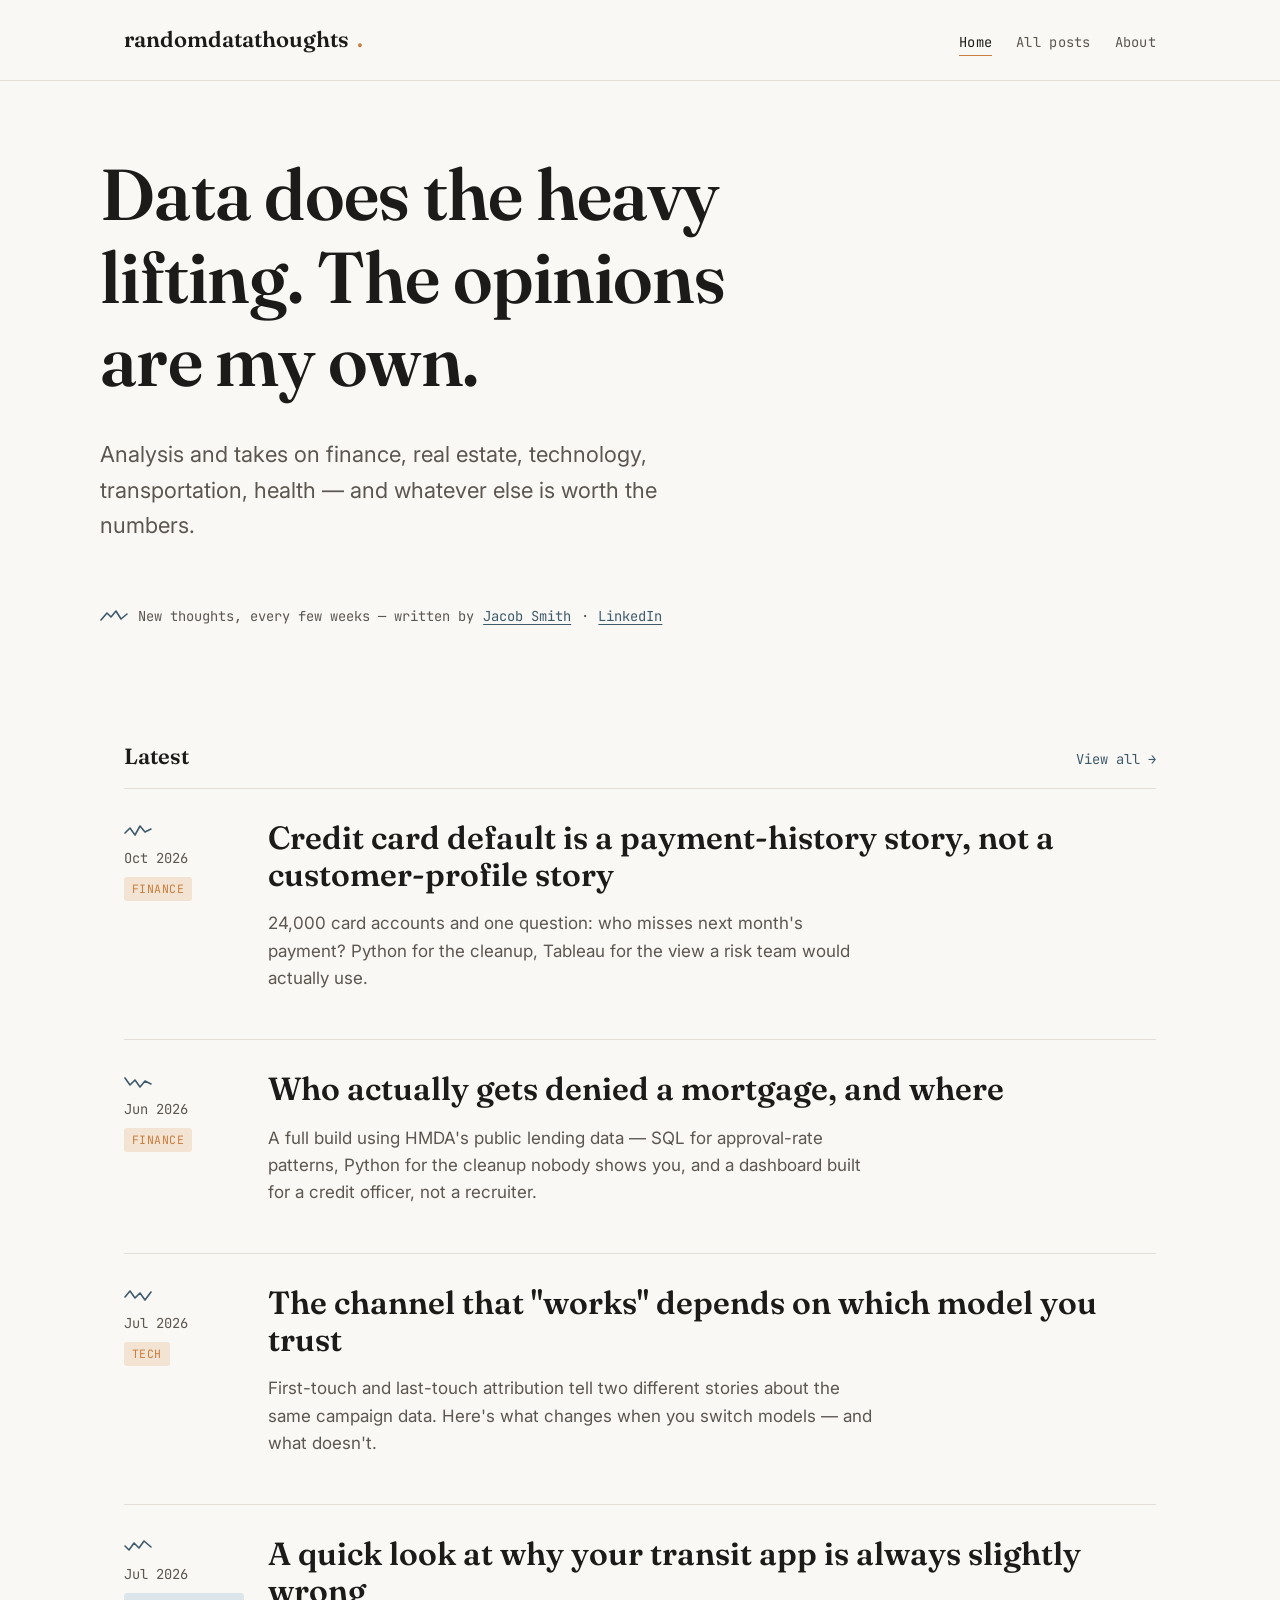
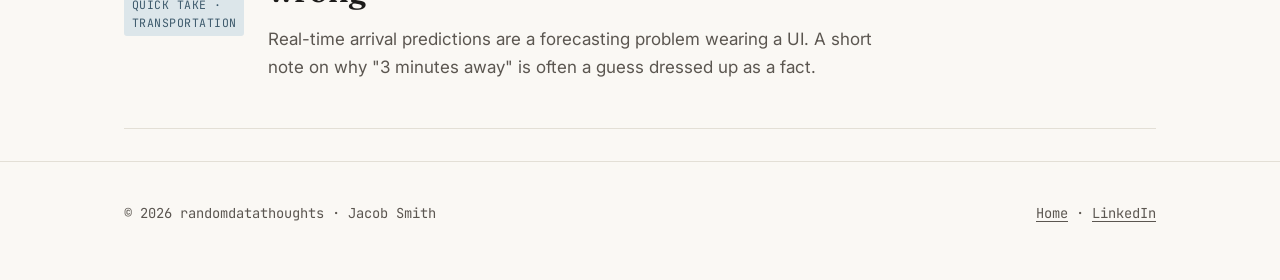
==== commit aa36b0c5: "Revert "Redesign site in a newspaper front-page style" This reverts commit e3809fed2df3b02e903f3d1f9" ====
--- a/index.html
+++ b/index.html
@@ -7,7 +7,7 @@
 <meta name="description" content="Jacob Smith's notebook on finance, real estate, tech, transportation, and health — full analytics projects and short takes, posted every few weeks.">
 <link rel="preconnect" href="https://fonts.googleapis.com">
 <link rel="preconnect" href="https://fonts.gstatic.com" crossorigin>
-<link href="https://fonts.googleapis.com/css2?family=Libre+Caslon+Condensed:wght@500;700&family=Libre+Franklin:wght@400;500;600;700&family=Source+Serif+4:ital,opsz,wght@0,8..60,400;0,8..60,600;1,8..60,400&family=JetBrains+Mono:wght@400&display=swap" rel="stylesheet">
+<link href="https://fonts.googleapis.com/css2?family=Fraunces:ital,opsz,wght@0,9..144,400;0,9..144,600;1,9..144,500&family=Inter:wght@400;500;600&family=JetBrains+Mono:wght@400;500&display=swap" rel="stylesheet">
 <link rel="stylesheet" href="css/style.css">
 <link rel="icon" type="image/png" href="/favicon/favicon-96x96.png" sizes="96x96" />
 <link rel="icon" type="image/svg+xml" href="/favicon/favicon.svg" />
@@ -19,136 +19,98 @@
 <body>
 <a href="#main-content" class="skip-link">Skip to content</a>
 
-<div class="topbar">
-  <div class="wrap-wide topbar-row">
-    <span>Analysis &amp; takes by <a href="about.html">Jacob Smith</a></span>
-    <a href="https://www.linkedin.com/in/jacobjysmith/" target="_blank" rel="noopener">LinkedIn</a>
-  </div>
-</div>
-
-<!-- Ticker: headline numbers from the latest post. Red = above the portfolio default rate, green = below. -->
-<div class="ticker">
-  <div class="wrap-wide ticker-row" aria-label="Card default rates from the latest post">
-    <a class="ticker-label" href="posts/credit-card-default.html">Card default rates</a>
-    <span class="tick"><span class="tick-name">Portfolio</span><span class="tick-value">22.1%</span></span>
-    <span class="tick is-down"><span class="tick-name">Revolving, current</span><span class="tick-value">12.8%</span><span class="tick-delta">−9.3 pts</span></span>
-    <span class="tick is-up"><span class="tick-name">1 month late</span><span class="tick-value">33.8%</span><span class="tick-delta">+11.7 pts</span></span>
-    <span class="tick is-up"><span class="tick-name">2 months late</span><span class="tick-value">69.6%</span><span class="tick-delta">+47.5 pts</span></span>
-    <span class="tick is-down"><span class="tick-name">No late months</span><span class="tick-value">11.8%</span><span class="tick-delta">−10.3 pts</span></span>
-    <span class="tick is-up"><span class="tick-name">Late 6 of 6 months</span><span class="tick-value">70.4%</span><span class="tick-delta">+48.3 pts</span></span>
-    <span class="tick is-up"><span class="tick-name">Limit under NT$50K</span><span class="tick-value">35.8%</span><span class="tick-delta">+13.7 pts</span></span>
-    <span class="tick is-down"><span class="tick-name">Limit NT$300K+</span><span class="tick-value">13.8%</span><span class="tick-delta">−8.3 pts</span></span>
-  </div>
-</div>
-
 <header class="masthead">
-  <div class="wrap-wide">
-    <a class="wordmark" href="index.html">RandomDataThoughts.</a>
-    <p class="edition-line"><span>Data does the heavy lifting. The opinions are my own.</span><span>New thoughts every few weeks</span></p>
-    <nav class="section-nav" aria-label="Sections">
+  <div class="wrap-wide masthead-row">
+    <a class="wordmark" href="index.html">randomdatathoughts<span class="dot">.</span></a>
+    <nav class="nav-links" aria-label="Primary">
       <a href="index.html" aria-current="page">Home</a>
-      <a href="archive.html#finance">Finance</a>
-      <a href="archive.html#real-estate">Real Estate</a>
-      <a href="archive.html#tech">Tech</a>
-      <a href="archive.html#transportation">Transportation</a>
-      <a href="archive.html#health">Health</a>
-      <a href="archive.html">All Posts</a>
+      <a href="archive.html">All posts</a>
       <a href="about.html">About</a>
     </nav>
   </div>
 </header>
 
-<main id="main-content" class="wrap-wide front">
-
-  <!-- Lead story -->
-  <section class="front-lead" aria-label="Lead story">
-    <figure class="chart-figure">
-      <a href="posts/credit-card-default.html" aria-label="Chart: default rate by most recent repayment status. Revolving but current 12.8%, one month late 33.8%, two months late 69.6%, against a 22.1% portfolio rate.">
-        <p class="chart-title">One missed payment is a warning. Two is a cliff.</p>
-        <p class="chart-sub">Default rate next month, by most recent repayment status</p>
-        <svg viewBox="0 0 600 248" role="img" aria-hidden="true">
-          <!-- scale: 0–80% across x = 150 → 560 (5.125px per point) -->
-          <line class="grid" x1="150" y1="40" x2="150" y2="214" />
-          <line class="grid" x1="252.5" y1="40" x2="252.5" y2="214" />
-          <line class="grid" x1="355" y1="40" x2="355" y2="214" />
-          <line class="grid" x1="457.5" y1="40" x2="457.5" y2="214" />
-          <line class="grid" x1="560" y1="40" x2="560" y2="214" />
-          <text x="150" y="236" text-anchor="middle">0%</text>
-          <text x="252.5" y="236" text-anchor="middle">20%</text>
-          <text x="355" y="236" text-anchor="middle">40%</text>
-          <text x="457.5" y="236" text-anchor="middle">60%</text>
-          <text x="560" y="236" text-anchor="middle">80%</text>
-
-          <g><title>Revolving, current: 12.8%</title>
-            <path class="bar" d="M150 50h61.6a4 4 0 0 1 4 4v26a4 4 0 0 1-4 4H150z" />
-            <text x="140" y="72" text-anchor="end">Revolving, current</text>
-            <text class="val" x="224" y="72">12.8%</text>
-          </g>
-          <g><title>1 month late: 33.8%</title>
-            <path class="bar" d="M150 110h169.2a4 4 0 0 1 4 4v26a4 4 0 0 1-4 4H150z" />
-            <text x="140" y="132" text-anchor="end">1 month late</text>
-            <text class="val" x="331" y="132">33.8%</text>
-          </g>
-          <g><title>2 months late: 69.6%</title>
-            <path class="bar" d="M150 170h352.7a4 4 0 0 1 4 4v26a4 4 0 0 1-4 4H150z" />
-            <text x="140" y="192" text-anchor="end">2 months late</text>
-            <text class="val" x="514" y="192">69.6%</text>
-          </g>
-
-          <line class="ref" x1="263.3" y1="34" x2="263.3" y2="214" />
-          <text x="263.3" y="24" text-anchor="middle">Portfolio 22.1%</text>
-        </svg>
-      </a>
-      <figcaption>Source: UCI Default of Credit Card Clients (Taiwan, 2005), 24,000 accounts · Analysis by Jacob Smith</figcaption>
-    </figure>
-
-    <article class="story">
-      <span class="kicker">Finance · Full project</span>
-      <h2 class="story-headline"><a href="posts/credit-card-default.html">Credit Card Default Is a Payment-History Story, Not a Customer-Profile Story</a></h2>
-      <p class="story-summary">24,000 card accounts and one question: who misses next month's payment? Python for the cleanup, Tableau for the view a risk team would actually use.</p>
-      <p class="story-meta">October 2026 · 8 min read</p>
-    </article>
+<main id="main-content">
+  <section class="hero wrap-wide">
+    <h1>Data does the heavy lifting. The opinions are my own.</h1>
+    <p class="lede">
+      Analysis and takes on finance, real estate, technology, transportation, health — and whatever else is worth the numbers.
+    </p>
+    <div class="cadence">
+      <svg class="mark" viewBox="0 0 28 16" aria-hidden="true">
+        <path d="M1 12 L7 5 L11 9 L16 3 L21 11 L27 6" />
+      </svg>
+      New thoughts, every few weeks — written by
+      <a href="about.html">Jacob Smith</a>
+      ·
+      <a href="https://www.linkedin.com/in/jacobjysmith/" target="_blank" rel="noopener">LinkedIn</a>
+    </div>
   </section>
 
-  <!-- Left column -->
-  <section class="front-left" aria-label="More stories">
-    <article class="story">
-      <span class="kicker">Finance</span>
-      <h2 class="story-headline"><a href="posts/hmda-credit-risk.html">Who Actually Gets Denied a Mortgage, and Where</a></h2>
-      <p class="story-summary">A full build using HMDA's public lending data — SQL for approval-rate patterns, Python for the cleanup nobody shows you, and a dashboard built for a credit officer, not a recruiter.</p>
-      <p class="story-meta">June 2026 · 9 min read</p>
-    </article>
-    <article class="story">
-      <span class="kicker">Tech</span>
-      <h2 class="story-headline"><a href="posts/marketing-attribution.html">The Channel That “Works” Depends on Which Model You Trust</a></h2>
-      <p class="story-summary">First-touch and last-touch attribution tell two different stories about the same campaign data. Here's what changes when you switch models — and what doesn't.</p>
-      <p class="story-meta">July 2026 · 8 min read</p>
-    </article>
+  <section class="wrap-wide">
+    <div class="section-label">
+      <h2>Latest</h2>
+      <a href="archive.html">View all →</a>
+    </div>
+
+    <div class="entry-list">
+
+      <a class="entry" href="posts/credit-card-default.html">
+        <div class="entry-meta">
+          <svg class="mark" viewBox="0 0 28 16" aria-hidden="true"><path d="M1 10 L6 5 L11 12 L16 3 L21 9 L27 6" /></svg>
+          <span>Oct 2026</span>
+          <span class="tag">Finance</span>
+        </div>
+        <div>
+          <h3 class="entry-title">Credit card default is a payment-history story, not a customer-profile story</h3>
+          <p class="entry-dek">24,000 card accounts and one question: who misses next month's payment? Python for the cleanup, Tableau for the view a risk team would actually use.</p>
+        </div>
+      </a>
+
+      <a class="entry" href="posts/hmda-credit-risk.html">
+        <div class="entry-meta">
+          <svg class="mark" viewBox="0 0 28 16" aria-hidden="true"><path d="M1 4 L6 11 L11 6 L16 13 L21 7 L27 10" /></svg>
+          <span>Jun 2026</span>
+          <span class="tag">Finance</span>
+        </div>
+        <div>
+          <h3 class="entry-title">Who actually gets denied a mortgage, and where</h3>
+          <p class="entry-dek">A full build using HMDA's public lending data — SQL for approval-rate patterns, Python for the cleanup nobody shows you, and a dashboard built for a credit officer, not a recruiter.</p>
+        </div>
+      </a>
+
+      <a class="entry" href="posts/marketing-attribution.html">
+        <div class="entry-meta">
+          <svg class="mark" viewBox="0 0 28 16" aria-hidden="true"><path d="M1 9 L6 3 L11 10 L16 5 L21 12 L27 4" /></svg>
+          <span>Jul 2026</span>
+          <span class="tag">Tech</span>
+        </div>
+        <div>
+          <h3 class="entry-title">The channel that "works" depends on which model you trust</h3>
+          <p class="entry-dek">First-touch and last-touch attribution tell two different stories about the same campaign data. Here's what changes when you switch models — and what doesn't.</p>
+        </div>
+      </a>
+
+      <a class="entry" href="posts/quick-take-transit.html">
+        <div class="entry-meta">
+          <svg class="mark" viewBox="0 0 28 16" aria-hidden="true"><path d="M1 7 L5 11 L10 4 L15 9 L20 2 L27 8" /></svg>
+          <span>Jul 2026</span>
+          <span class="tag type-quick">Quick take · Transportation</span>
+        </div>
+        <div>
+          <h3 class="entry-title">A quick look at why your transit app is always slightly wrong</h3>
+          <p class="entry-dek">Real-time arrival predictions are a forecasting problem wearing a UI. A short note on why "3 minutes away" is often a guess dressed up as a fact.</p>
+        </div>
+      </a>
+
+    </div>
   </section>
-
-  <!-- Right rail -->
-  <aside class="front-right" aria-label="Quick takes">
-    <h2 class="rail-heading">Quick Takes</h2>
-    <article class="story">
-      <span class="kicker">Transportation</span>
-      <h3 class="story-headline"><a href="posts/quick-take-transit.html">Why Your Transit App Is Always Slightly Wrong</a></h3>
-      <p class="story-summary">Real-time arrival predictions are a forecasting problem wearing a UI. Why “3 minutes away” is often a guess dressed up as a fact.</p>
-      <p class="story-meta">July 2026 · 3 min read</p>
-    </article>
-
-    <div class="about-card">
-      <span class="kicker">About this site</span>
-      <p>Analysis and takes on finance, real estate, technology, transportation, health — and whatever else is worth the numbers.</p>
-      <p><a href="about.html">About Jacob</a> · <a href="archive.html">All posts →</a></p>
-    </div>
-  </aside>
-
 </main>
 
 <footer class="site-footer">
   <div class="wrap-wide footer-row">
-    <a class="footer-wordmark" href="index.html">RandomDataThoughts.</a>
-    <span>© 2026 Jacob Smith · <a href="archive.html">All posts</a> · <a href="about.html">About</a> · <a href="https://www.linkedin.com/in/jacobjysmith/" target="_blank" rel="noopener">LinkedIn</a></span>
+    <span>© 2026 randomdatathoughts · Jacob Smith</span>
+    <span><a href="index.html">Home</a> · <a href="https://www.linkedin.com/in/jacobjysmith/" target="_blank" rel="noopener">LinkedIn</a></span>
   </div>
 </footer>
 
--- a/css/style.css
+++ b/css/style.css
@@ -1,29 +1,33 @@
 /* ============================================
    randomdatathoughts — design tokens
-   Newspaper-style layout: condensed serif headlines,
-   serif reading text, grotesque sans for labels and UI.
    ============================================ */
 :root {
   /* color */
-  --paper:       #FFFFFF;
-  --paper-dim:   #F5F4F0;
-  --ink:         #111111;
-  --ink-soft:    #4A4A4A;
-  --ink-muted:   #6B6B6B;
-  --rule:        #DADADA;
-  --accent:      #3D5A6C;   /* slate blue — charts, links in body text */
-  --kicker:      #7A5A1E;   /* dark gold — section labels / kickers */
-  --up:          #B3261E;   /* ticker: above portfolio default rate (worse) */
-  --down:        #1E7A3C;   /* ticker: below portfolio default rate (better) */
+  --paper:        #FAF8F4;
+  --paper-dim:     #F2EFE8;
+  --ink:          #1C1B19;
+  --ink-soft:     #5B5650;
+  --rule:         #E3DFD6;
+  --accent:       #3D5A6C;   /* slate blue — links, signature mark */
+  --accent-soft:  #DCE6EA;
+  --tag:          #C97D3E;   /* amber — category tags only */
+  --tag-soft:     #F3E3D2;
 
   /* type */
-  --font-display: "Libre Caslon Condensed", "Times New Roman", Georgia, serif;
-  --font-serif:   "Source Serif 4", Georgia, "Times New Roman", serif;
-  --font-sans:    "Libre Franklin", "Helvetica Neue", Arial, sans-serif;
+  --font-display: "Fraunces", Georgia, serif;
+  --font-body:    "Inter", -apple-system, BlinkMacSystemFont, sans-serif;
   --font-mono:    "JetBrains Mono", "SF Mono", Consolas, monospace;
 
-  --max-w: 680px;
-  --max-w-wide: 1200px;
+  /* scale */
+  --step--1: clamp(0.8rem, 0.78rem + 0.1vw, 0.875rem);
+  --step-0:  clamp(1rem, 0.97rem + 0.15vw, 1.0625rem);
+  --step-1:  clamp(1.2rem, 1.1rem + 0.4vw, 1.375rem);
+  --step-2:  clamp(1.6rem, 1.4rem + 0.9vw, 2rem);
+  --step-3:  clamp(2.2rem, 1.8rem + 1.8vw, 3.2rem);
+  --step-4:  clamp(2.8rem, 2.1rem + 3vw, 4.6rem);
+
+  --max-w: 760px;
+  --max-w-wide: 1080px;
 }
 
 * { box-sizing: border-box; }
@@ -36,13 +40,16 @@
   background: var(--ink);
   color: var(--paper);
   padding: 0.5rem 1rem;
-  font-family: var(--font-sans);
-  font-size: 0.85rem;
+  font-family: var(--font-mono);
+  font-size: var(--step--1);
+  border-radius: 0 0 4px 4px;
   text-decoration: none;
 }
 .skip-link:focus { top: 0; }
 
-html { scroll-behavior: smooth; }
+html {
+  scroll-behavior: smooth;
+}
 
 @media (prefers-reduced-motion: reduce) {
   html { scroll-behavior: auto; }
@@ -57,49 +64,44 @@
   margin: 0;
   background: var(--paper);
   color: var(--ink);
-  font-family: var(--font-sans);
-  font-size: 1rem;
-  line-height: 1.5;
+  font-family: var(--font-body);
+  font-size: var(--step-0);
+  line-height: 1.6;
   -webkit-font-smoothing: antialiased;
 }
 
 img, svg { max-width: 100%; display: block; }
 
 a {
-  color: var(--ink);
+  color: var(--accent);
   text-decoration-thickness: 1px;
   text-underline-offset: 3px;
 }
+a:hover { text-decoration-color: var(--tag); }
 
 a:focus-visible,
 button:focus-visible,
 input:focus-visible,
 textarea:focus-visible {
-  outline: 2px solid var(--ink);
+  outline: 2px solid var(--accent);
   outline-offset: 3px;
+  border-radius: 2px;
 }
 
 h1, h2, h3 {
   font-family: var(--font-display);
-  font-weight: 700;
-  line-height: 1.12;
-  margin: 0 0 0.4em;
-}
-
-/* small uppercase section label above a headline */
-.eyebrow,
-.kicker {
-  font-family: var(--font-sans);
-  font-size: 0.72rem;
-  font-weight: 700;
-  letter-spacing: 0.07em;
+  font-weight: 600;
+  line-height: 1.15;
+  margin: 0 0 0.5em;
+}
+
+.eyebrow {
+  font-family: var(--font-mono);
+  font-size: var(--step--1);
+  letter-spacing: 0.08em;
   text-transform: uppercase;
-  color: var(--kicker);
-}
-.kicker { display: block; margin-bottom: 0.45rem; }
-
-/* old signature squiggle — retired with the newspaper redesign */
-.mark { display: none; }
+  color: var(--ink-soft);
+}
 
 /* ============================================
    layout shells
@@ -116,411 +118,267 @@
 }
 
 /* ============================================
-   top bar + ticker
-   ============================================ */
-.topbar {
+   masthead / nav
+   ============================================ */
+.masthead {
+  border-bottom: 1px solid var(--rule);
+  padding: 1.4rem 0;
+}
+.masthead-row {
+  display: flex;
+  align-items: baseline;
+  justify-content: space-between;
+  gap: 1rem;
+  flex-wrap: wrap;
+}
+.wordmark {
+  font-family: var(--font-display);
+  font-size: var(--step-1);
+  font-weight: 600;
+  color: var(--ink);
+  text-decoration: none;
+  display: inline-flex;
+  align-items: baseline;
+  gap: 0.5rem;
+}
+.wordmark:hover { text-decoration: none; }
+.wordmark .dot { color: var(--tag); }
+
+.nav-links {
+  display: flex;
+  gap: 1.5rem;
+  font-family: var(--font-mono);
+  font-size: var(--step--1);
+  letter-spacing: 0.02em;
+}
+.nav-links a {
+  color: var(--ink-soft);
+  text-decoration: none;
+  border-bottom: 1px solid transparent;
+  padding-bottom: 2px;
+}
+.nav-links a:hover,
+.nav-links a[aria-current="page"] {
+  color: var(--ink);
+  border-bottom-color: var(--tag);
+}
+
+/* ============================================
+   hero (home)
+   ============================================ */
+.hero {
+  padding: 4.5rem 0 4rem;
+}
+.hero h1 {
+  font-size: var(--step-4);
+  max-width: 14ch;
+  letter-spacing: -0.01em;
+}
+.hero .lede {
+  max-width: 46ch;
+  font-size: var(--step-1);
+  color: var(--ink-soft);
+  margin-top: 1rem;
+}
+.hero .cadence {
+  margin-top: 2.5rem;
+  display: inline-flex;
+  align-items: center;
+  gap: 0.6rem;
+  font-family: var(--font-mono);
+  font-size: var(--step--1);
+  color: var(--ink-soft);
+}
+
+/* signature mark: a small hand-drawn-feeling sparkline tick.
+   Each instance can carry a slightly different path via data attr
+   for the "random" half of the brand, "data" half via its shape. */
+.mark {
+  width: 28px;
+  height: 16px;
+  flex-shrink: 0;
+}
+.mark path {
+  fill: none;
+  stroke: var(--accent);
+  stroke-width: 1.6;
+  stroke-linecap: round;
+  stroke-linejoin: round;
+}
+
+/* ============================================
+   entry list (homepage preview + archive)
+   ============================================ */
+.entry-list {
+  border-top: 1px solid var(--rule);
+}
+.entry {
+  display: grid;
+  grid-template-columns: 120px 1fr;
+  gap: 1.5rem;
+  padding: 1.9rem 0;
+  border-bottom: 1px solid var(--rule);
+  text-decoration: none;
+  color: inherit;
+  transition: background-color 0.15s ease;
+}
+.entry:hover { background-color: var(--paper-dim); }
+.entry:hover .entry-title { color: var(--accent); }
+.entry-meta {
+  font-family: var(--font-mono);
+  font-size: var(--step--1);
+  color: var(--ink-soft);
+  display: flex;
+  flex-direction: column;
+  gap: 0.5rem;
+  padding-top: 0.2rem;
+}
+.entry-title {
+  font-family: var(--font-display);
+  font-size: var(--step-2);
+  font-weight: 600;
+  margin: 0 0 0.4rem;
+  transition: color 0.15s ease;
+}
+.entry-dek {
+  color: var(--ink-soft);
+  font-size: var(--step-0);
+  max-width: 56ch;
+}
+.tag {
+  display: inline-block;
+  font-family: var(--font-mono);
+  font-size: 0.72rem;
+  letter-spacing: 0.04em;
+  text-transform: uppercase;
+  color: var(--tag);
+  background: var(--tag-soft);
+  padding: 0.18rem 0.5rem;
+  border-radius: 3px;
+  width: fit-content;
+}
+.tag.type-quick {
+  color: var(--accent);
+  background: var(--accent-soft);
+}
+
+@media (max-width: 600px) {
+  .entry { grid-template-columns: 1fr; gap: 0.5rem; }
+  .entry-meta { flex-direction: row; align-items: center; }
+}
+
+/* ============================================
+   section labels
+   ============================================ */
+.section-label {
+  display: flex;
+  align-items: baseline;
+  justify-content: space-between;
+  padding-top: 3rem;
+  margin-bottom: 0.5rem;
+}
+.section-label h2 {
+  font-size: var(--step-1);
+}
+.section-label a {
+  font-family: var(--font-mono);
+  font-size: var(--step--1);
+  text-decoration: none;
+}
+
+/* ============================================
+   post page
+   ============================================ */
+.post-header {
+  padding: 3.5rem 0 2rem;
+  border-bottom: 1px solid var(--rule);
+}
+.post-header .eyebrow-row {
+  display: flex;
+  align-items: center;
+  gap: 0.75rem;
+  margin-bottom: 1rem;
+}
+.post-header h1 {
+  font-size: var(--step-3);
+  max-width: 20ch;
+}
+.post-dek {
+  font-size: var(--step-1);
+  color: var(--ink-soft);
+  max-width: 50ch;
+  margin-top: 0.75rem;
+}
+.post-byline {
+  margin-top: 1.5rem;
+  font-family: var(--font-mono);
+  font-size: var(--step--1);
+  color: var(--ink-soft);
+}
+.post-byline a { color: var(--ink-soft); text-decoration-color: var(--rule); }
+
+.post-body {
+  padding: 2.5rem 0 4rem;
+  font-size: var(--step-0);
+}
+.post-body > * + * { margin-top: 1.3em; }
+.post-body h2 {
+  font-size: var(--step-2);
+  margin-top: 2.2em;
+}
+.post-body h3 {
+  font-size: var(--step-1);
+  margin-top: 1.8em;
+}
+.post-body p { max-width: 68ch; }
+.post-body ul, .post-body ol {
+  max-width: 68ch;
+  padding-left: 1.3em;
+}
+.post-body li + li { margin-top: 0.4em; }
+.post-body blockquote {
+  border-left: 2px solid var(--tag);
+  margin: 0;
+  padding-left: 1.2rem;
+  font-style: italic;
+  color: var(--ink-soft);
+  max-width: 60ch;
+}
+.post-body code {
+  font-family: var(--font-mono);
+  font-size: 0.9em;
+  background: var(--paper-dim);
+  padding: 0.1em 0.4em;
+  border-radius: 3px;
+}
+.post-body pre {
   background: var(--ink);
   color: var(--paper);
-  font-size: 0.78rem;
-  font-weight: 600;
-}
-.topbar-row {
-  display: flex;
-  justify-content: space-between;
-  gap: 1rem;
-  padding-block: 0.45rem;
-}
-.topbar a { color: var(--paper); text-decoration: none; }
-.topbar a:hover { text-decoration: underline; }
-
-.ticker {
-  border-bottom: 1px solid var(--rule);
-  font-size: 0.82rem;
-}
-.ticker-row {
-  display: flex;
-  align-items: baseline;
-  gap: 1.6rem;
-  padding-block: 0.6rem;
+  padding: 1.2rem 1.4rem;
+  border-radius: 6px;
   overflow-x: auto;
-  white-space: nowrap;
-  scrollbar-width: none;
-  /* fade at the right edge signals the strip scrolls */
-  -webkit-mask-image: linear-gradient(to right, #000 calc(100% - 3rem), transparent);
-          mask-image: linear-gradient(to right, #000 calc(100% - 3rem), transparent);
-}
-.ticker-row::-webkit-scrollbar { display: none; }
-.ticker-label {
-  font-weight: 700;
-  font-size: 0.7rem;
-  letter-spacing: 0.07em;
-  text-transform: uppercase;
-  color: var(--ink-muted);
-  text-decoration: none;
-}
-.ticker-label:hover { color: var(--ink); }
-.tick { display: inline-flex; gap: 0.4rem; align-items: baseline; }
-.tick-name { font-weight: 600; }
-.tick-value { font-weight: 700; font-variant-numeric: tabular-nums; }
-.tick-delta { font-variant-numeric: tabular-nums; font-size: 0.78rem; }
-.tick.is-up .tick-value,
-.tick.is-up .tick-delta { color: var(--up); }
-.tick.is-down .tick-value,
-.tick.is-down .tick-delta { color: var(--down); }
-
-/* ============================================
-   masthead / section nav
-   ============================================ */
-.masthead {
-  text-align: center;
-  padding-top: 1.7rem;
-}
-.wordmark {
-  font-family: var(--font-display);
-  font-weight: 700;
-  font-size: clamp(1.9rem, 0.6rem + 6.5vw, 4.6rem);
-  line-height: 1;
-  letter-spacing: -0.01em;
-  color: var(--ink);
-  text-decoration: none;
-}
-.edition-line {
-  margin: 0.7rem 0 0;
-  font-size: 0.78rem;
-  color: var(--ink-soft);
-}
-.edition-line span + span::before {
-  content: "|";
-  color: var(--rule);
-  margin: 0 0.7rem;
-}
-.section-nav {
-  display: flex;
-  justify-content: center;
-  flex-wrap: wrap;
-  gap: 0.35rem 1.5rem;
-  margin-top: 1.1rem;
-  padding-block: 0.75rem;
-  border-top: 1px solid var(--rule);
-  border-bottom: 1px solid var(--rule);
-  font-size: 0.92rem;
-}
-@media (max-width: 640px) {
-  .edition-line span + span { display: none; }
-  .section-nav { gap: 0.35rem 1.1rem; font-size: 0.88rem; }
-}
-.section-nav a {
-  color: var(--ink);
-  text-decoration: none;
-}
-.section-nav a:hover { text-decoration: underline; }
-.section-nav a[aria-current="page"] { font-weight: 700; }
-
-/* inner pages get a smaller nameplate */
-.masthead-compact { padding-top: 1.2rem; }
-.masthead-compact .wordmark { font-size: clamp(2rem, 1.4rem + 2.4vw, 2.9rem); }
-.masthead-compact .section-nav { margin-top: 0.9rem; }
-
-/* ============================================
-   front page (home)
-   ============================================ */
-.front {
-  display: grid;
-  grid-template-columns: minmax(0, 1fr) minmax(0, 2.1fr) minmax(0, 1fr);
-  grid-template-areas: "left lead right";
-  gap: 2.25rem;
-  padding-block: 1.8rem 3.5rem;
-}
-.front-left  { grid-area: left; }
-.front-lead  { grid-area: lead; }
-.front-right { grid-area: right; }
-
-.story {
-  padding-bottom: 1.3rem;
-  margin-bottom: 1.3rem;
-  border-bottom: 1px solid var(--rule);
-}
-.story:last-child { border-bottom: 0; margin-bottom: 0; }
-.story-headline {
-  font-size: 1.7rem;
-  margin-bottom: 0.45rem;
-}
-.story-headline a { color: var(--ink); text-decoration: none; }
-.story-headline a:hover { color: var(--ink-soft); }
-.story-summary {
-  margin: 0;
-  font-size: 0.95rem;
-  line-height: 1.5;
-  color: #333;
-}
-.story-meta {
-  margin: 0.6rem 0 0;
-  font-size: 0.75rem;
-  color: var(--ink-muted);
-}
-
-.front-lead .story { text-align: center; border-bottom: 0; padding-top: 1.2rem; }
-.front-lead .story-headline {
-  font-size: clamp(2rem, 1.3rem + 2.3vw, 2.9rem);
-  line-height: 1.06;
-}
-.front-lead .story-summary {
-  font-size: 1.02rem;
-  max-width: 58ch;
-  margin-inline: auto;
-}
-
-.rail-heading {
-  font-size: 1.75rem;
-  color: var(--kicker);
-  margin-bottom: 0.9rem;
-}
-.front-right .story-headline { font-size: 1.4rem; }
-
-.about-card {
-  border-top: 3px solid var(--ink);
-  padding-top: 0.9rem;
-  margin-top: 1.6rem;
-  font-size: 0.9rem;
-  color: #333;
-}
-.about-card p { margin: 0 0 0.6rem; }
-.about-card a { font-weight: 600; }
-
-/* lead chart (stands in for a lead photo) */
-.chart-figure {
-  margin: 0;
-  background: var(--paper-dim);
-  padding: 1.3rem 1.4rem 1rem;
-}
-.chart-figure a { text-decoration: none; color: inherit; display: block; }
-.chart-title {
-  font-weight: 700;
-  font-size: 1rem;
-  margin: 0;
-}
-.chart-sub {
-  font-size: 0.82rem;
-  color: var(--ink-soft);
-  margin: 0.2rem 0 0.6rem;
-}
-.chart-figure svg { width: 100%; height: auto; }
-.chart-figure svg text { font-family: var(--font-sans); fill: var(--ink-soft); font-size: 15px; }
-.chart-figure svg .val {
-  fill: var(--ink);
-  font-weight: 700;
-  font-size: 14px;
-  /* knock the reference line out behind value labels */
-  paint-order: stroke;
-  stroke: var(--paper-dim);
-  stroke-width: 5px;
-}
-.chart-figure svg .grid { stroke: #E2E0D8; stroke-width: 1; }
-.chart-figure svg .bar { fill: var(--accent); }
-.chart-figure svg .bar:hover { fill: #2C4452; }
-.chart-figure svg .ref { stroke: var(--ink); stroke-width: 1.5; stroke-dasharray: 4 3; }
-.chart-figure figcaption {
-  font-size: 0.72rem;
-  color: var(--ink-muted);
-  margin-top: 0.5rem;
-}
-
-@media (max-width: 960px) {
-  .front {
-    grid-template-columns: minmax(0, 1fr) minmax(0, 1fr);
-    grid-template-areas: "lead lead" "left right";
-  }
-}
-@media (max-width: 640px) {
-  .front {
-    grid-template-columns: minmax(0, 1fr);
-    grid-template-areas: "lead" "left" "right";
-    gap: 1.5rem;
-  }
-}
-
-/* ============================================
-   section pages (archive)
-   ============================================ */
-.page-head {
-  padding-top: 2.2rem;
-  border-bottom: 3px solid var(--ink);
-  padding-bottom: 0.8rem;
-}
-.page-head h1 {
-  font-size: clamp(2.2rem, 1.6rem + 2vw, 3rem);
-  margin: 0.2rem 0 0;
-}
-
-.filters {
-  display: flex;
-  flex-wrap: wrap;
-  gap: 0.25rem 1.4rem;
-  padding: 0.9rem 0 0;
-  border-bottom: 1px solid var(--rule);
-}
-.filter-btn {
-  font-family: var(--font-sans);
-  font-size: 0.88rem;
-  background: none;
-  border: 0;
-  border-bottom: 3px solid transparent;
-  padding: 0.3rem 0 0.55rem;
-  cursor: pointer;
-  color: var(--ink-soft);
-}
-.filter-btn:hover { color: var(--ink); }
-.filter-btn[aria-pressed="true"] {
-  color: var(--ink);
-  font-weight: 700;
-  border-bottom-color: var(--ink);
-}
-
-.entry-list { border-top: 0; }
-.entry {
-  display: grid;
-  grid-template-columns: 150px minmax(0, 1fr);
-  gap: 1.5rem;
-  padding: 1.5rem 0;
-  border-bottom: 1px solid var(--rule);
-  color: inherit;
-  text-decoration: none;
-}
-.entry:hover .entry-title { color: var(--ink-soft); }
-.entry-meta {
-  font-size: 0.75rem;
-  color: var(--ink-muted);
-  display: flex;
-  flex-direction: column;
-  gap: 0.35rem;
-  padding-top: 0.3rem;
-}
-.entry-title {
-  font-size: 1.75rem;
-  margin: 0 0 0.35rem;
-}
-.entry-dek {
-  margin: 0;
-  color: #333;
-  font-size: 0.97rem;
-  max-width: 64ch;
-}
-.tag {
-  font-size: 0.7rem;
-  font-weight: 700;
-  letter-spacing: 0.07em;
-  text-transform: uppercase;
-  color: var(--kicker);
-}
-.tag.type-quick { color: var(--ink-soft); }
-
-.empty-state {
-  padding: 3rem 0;
-  color: var(--ink-muted);
-  font-size: 0.9rem;
-}
-
-@media (max-width: 600px) {
-  .entry { grid-template-columns: 1fr; gap: 0.4rem; }
-  .entry-meta { flex-direction: row; gap: 0.8rem; }
-}
-
-/* ============================================
-   article page
-   ============================================ */
-.post-header {
-  padding-block: 2.4rem 1.4rem;
-  border-bottom: 1px solid var(--rule);
-}
-.post-header .eyebrow-row { margin-bottom: 0.7rem; }
-.post-header h1 {
-  font-size: clamp(2.2rem, 1.5rem + 2.6vw, 3.2rem);
-  line-height: 1.06;
-  letter-spacing: -0.005em;
-}
-.post-dek {
-  font-family: var(--font-serif);
-  font-size: 1.28rem;
-  line-height: 1.4;
-  color: var(--ink-soft);
-  margin: 0.8rem 0 0;
-}
-.post-byline {
-  margin: 1.3rem 0 0;
-  font-size: 0.85rem;
-  color: var(--ink-muted);
-}
-.post-byline a {
-  color: var(--ink);
-  font-weight: 700;
-  text-decoration: none;
-}
-.post-byline a:hover { text-decoration: underline; }
-
-.post-body {
-  padding-block: 2rem 3.5rem;
-  font-family: var(--font-serif);
-  font-size: 1.15rem;
-  line-height: 1.65;
-}
-.post-body > * + * { margin-top: 1.15em; }
-.post-body > :first-child { margin-top: 0; }
-.post-body p { margin-bottom: 0; }
-.post-body a { color: var(--accent); }
-.post-body h2 {
-  font-family: var(--font-sans);
-  font-size: 1.25rem;
-  line-height: 1.3;
-  margin-top: 2.1em;
-  margin-bottom: 0;
-}
-.post-body h3 {
-  font-family: var(--font-sans);
-  font-size: 1.05rem;
-  line-height: 1.35;
-  margin-top: 1.8em;
-  margin-bottom: 0;
-}
-.post-body ul, .post-body ol { padding-left: 1.3em; margin-bottom: 0; }
-.post-body li + li { margin-top: 0.4em; }
-.post-body blockquote {
-  border-left: 3px solid var(--ink);
-  margin-inline: 0;
-  padding-left: 1.2rem;
-  font-style: italic;
-  color: var(--ink-soft);
-}
-.post-body code {
-  font-family: var(--font-mono);
-  font-size: 0.8em;
-  background: var(--paper-dim);
-  padding: 0.1em 0.35em;
-}
-.post-body pre {
-  background: var(--paper-dim);
-  color: var(--ink);
-  border-left: 3px solid var(--rule);
-  padding: 1.1rem 1.3rem;
-  overflow-x: auto;
-  font-family: var(--font-mono);
-  font-size: 0.82rem;
+  font-family: var(--font-mono);
+  font-size: 0.85em;
   line-height: 1.55;
 }
-.post-body pre code { background: none; padding: 0; font-size: inherit; }
+.post-body pre code { background: none; padding: 0; color: inherit; }
 
 /* embedded viz / video frames */
-.embed-frame { margin: 2.2rem 0; }
+.embed-frame {
+  margin: 2.2rem 0;
+}
 .embed-frame .embed-label {
-  font-family: var(--font-sans);
-  font-size: 0.78rem;
-  color: var(--ink-muted);
-  margin-bottom: 0.5rem;
+  font-family: var(--font-mono);
+  font-size: var(--step--1);
+  color: var(--ink-soft);
+  margin-bottom: 0.6rem;
   display: block;
 }
 .embed-box {
   position: relative;
   width: 100%;
   border: 1px solid var(--rule);
+  border-radius: 8px;
   overflow: hidden;
   background: var(--paper-dim);
 }
@@ -541,75 +399,87 @@
   border: 0;
 }
 
-/* takeaway box */
+/* pull quote / takeaway box */
 .takeaway {
-  border-top: 3px solid var(--ink);
-  border-bottom: 1px solid var(--rule);
-  padding: 0.9rem 0 1.1rem;
-}
-.takeaway .eyebrow { display: block; }
+  border: 1px solid var(--rule);
+  background: var(--paper-dim);
+  border-radius: 8px;
+  padding: 1.4rem 1.6rem;
+  max-width: 64ch;
+}
+.takeaway .eyebrow { margin-bottom: 0.5rem; }
 
 /* footer nav between posts */
 .post-footer-nav {
   border-top: 1px solid var(--rule);
-  padding: 2rem 1.5rem;
+  padding: 2.5rem 0;
   display: flex;
   justify-content: space-between;
   gap: 1.5rem;
   flex-wrap: wrap;
 }
-.post-footer-nav a { text-decoration: none; max-width: 32rem; }
-.post-footer-nav .dir {
-  display: block;
-  margin-bottom: 0.3rem;
-  font-size: 0.72rem;
-  font-weight: 700;
-  letter-spacing: 0.07em;
-  text-transform: uppercase;
-  color: var(--kicker);
-}
-.post-footer-nav .ttl {
-  font-family: var(--font-display);
-  font-weight: 700;
-  font-size: 1.35rem;
-  line-height: 1.15;
-  color: var(--ink);
-}
-.post-footer-nav a:hover .ttl { color: var(--ink-soft); }
+.post-footer-nav a {
+  text-decoration: none;
+  font-family: var(--font-mono);
+  font-size: var(--step--1);
+}
+.post-footer-nav .dir { color: var(--ink-soft); display: block; margin-bottom: 0.3rem; }
+.post-footer-nav .ttl { font-family: var(--font-display); font-size: var(--step-0); color: var(--ink); }
+
+/* ============================================
+   filters (archive page)
+   ============================================ */
+.filters {
+  display: flex;
+  flex-wrap: wrap;
+  gap: 0.6rem;
+  padding: 2rem 0 1rem;
+}
+.filter-btn {
+  font-family: var(--font-mono);
+  font-size: var(--step--1);
+  background: none;
+  border: 1px solid var(--rule);
+  border-radius: 20px;
+  padding: 0.35rem 0.9rem;
+  cursor: pointer;
+  color: var(--ink-soft);
+}
+.filter-btn:hover { border-color: var(--accent); color: var(--ink); }
+.filter-btn[aria-pressed="true"] {
+  background: var(--ink);
+  border-color: var(--ink);
+  color: var(--paper);
+}
 
 /* ============================================
    about page
    ============================================ */
 .about-hero {
-  padding: 2.4rem 0 3rem;
+  padding: 3.5rem 0 2rem;
   display: grid;
-  gap: 1.5rem;
-}
-.about-hero h1 {
-  font-size: clamp(2.2rem, 1.5rem + 2.6vw, 3.2rem);
-  margin-top: 0.5rem;
-}
-.about-body {
-  font-family: var(--font-serif);
-  font-size: 1.15rem;
-  line-height: 1.65;
-}
+  grid-template-columns: 1fr;
+  gap: 2rem;
+}
+.about-hero h1 { font-size: var(--step-3); }
+.about-body p { max-width: 64ch; }
 .about-body blockquote {
-  border-left: 3px solid var(--ink);
+  border-left: 2px solid var(--tag);
   margin: 1.5rem 0;
   padding-left: 1.2rem;
   font-style: italic;
   color: var(--ink-soft);
+  max-width: 60ch;
 }
 .linkedin-pill {
-  display: inline-block;
-  font-family: var(--font-sans);
-  font-size: 0.78rem;
-  font-weight: 700;
-  letter-spacing: 0.07em;
-  text-transform: uppercase;
+  display: inline-flex;
+  align-items: center;
+  gap: 0.5rem;
+  font-family: var(--font-mono);
+  font-size: var(--step--1);
   border: 1px solid var(--ink);
-  padding: 0.55rem 1rem;
+  border-radius: 20px;
+  padding: 0.5rem 1.1rem;
   text-decoration: none;
   color: var(--ink);
   margin-top: 1rem;
@@ -621,31 +491,24 @@
   margin-top: 2.5rem;
   padding-top: 2rem;
 }
-.now-box h2 { font-size: 1.4rem; }
+.now-box h2 { font-size: var(--step-1); }
 .now-box ul { padding-left: 1.2em; }
 
 /* ============================================
    footer
    ============================================ */
 footer.site-footer {
-  border-top: 3px solid var(--ink);
+  border-top: 1px solid var(--rule);
   margin-top: 2rem;
-  padding: 1.6rem 0 3rem;
-  font-size: 0.8rem;
-  color: var(--ink-muted);
-}
-.footer-wordmark {
-  font-family: var(--font-display);
-  font-weight: 700;
-  font-size: 1.6rem;
-  color: var(--ink);
-  text-decoration: none;
-}
-footer.site-footer a:not(.footer-wordmark) { color: var(--ink-soft); }
+  padding: 2.5rem 0 3.5rem;
+  font-family: var(--font-mono);
+  font-size: var(--step--1);
+  color: var(--ink-soft);
+}
+footer.site-footer a { color: var(--ink-soft); }
 .footer-row {
   display: flex;
   justify-content: space-between;
-  align-items: baseline;
   flex-wrap: wrap;
   gap: 1rem;
 }
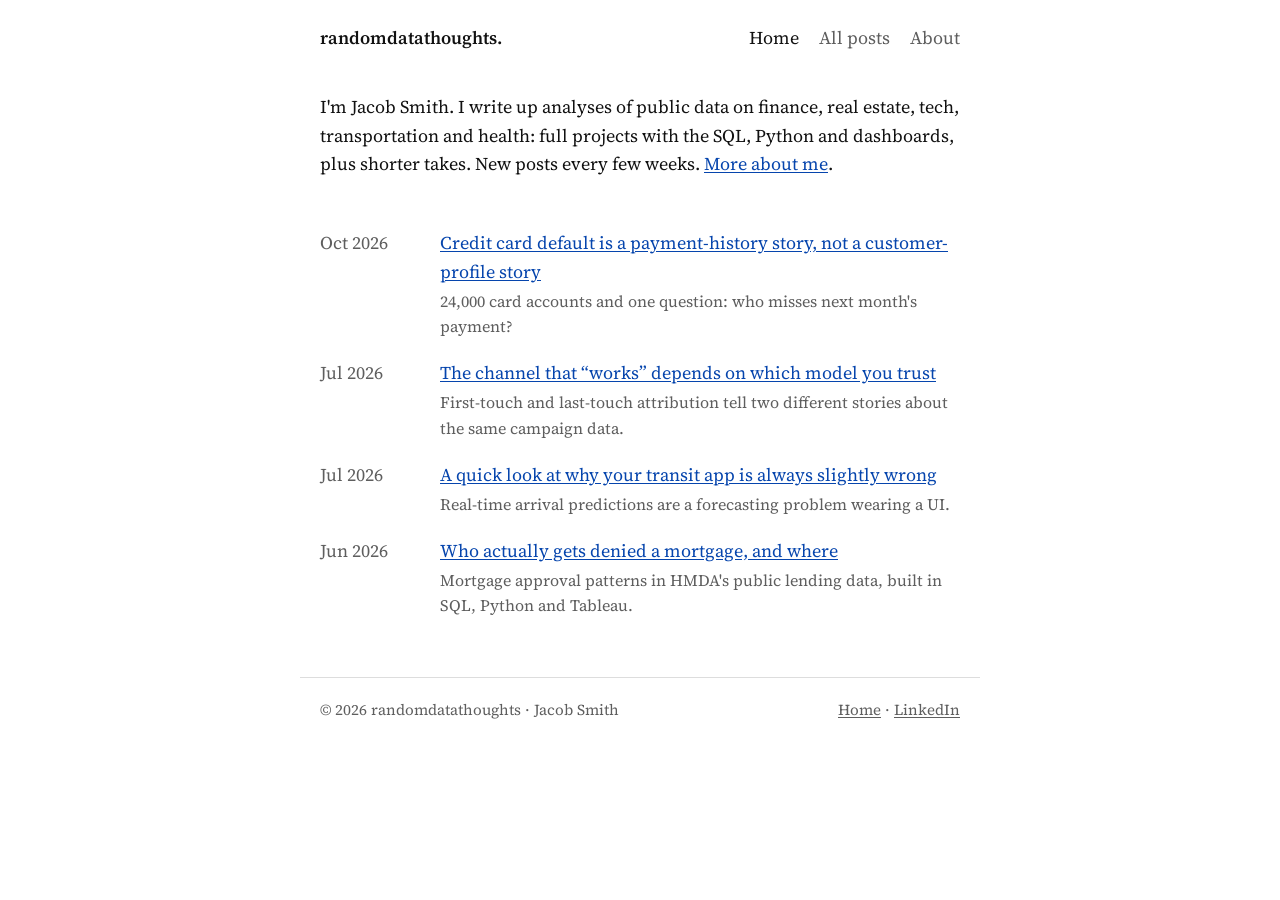
==== commit dcf06b19: "Simplify site design: one typeface, black on white, plain post lists Replace the three-font editoria" ====
--- a/index.html
+++ b/index.html
@@ -7,7 +7,7 @@
 <meta name="description" content="Jacob Smith's notebook on finance, real estate, tech, transportation, and health — full analytics projects and short takes, posted every few weeks.">
 <link rel="preconnect" href="https://fonts.googleapis.com">
 <link rel="preconnect" href="https://fonts.gstatic.com" crossorigin>
-<link href="https://fonts.googleapis.com/css2?family=Fraunces:ital,opsz,wght@0,9..144,400;0,9..144,600;1,9..144,500&family=Inter:wght@400;500;600&family=JetBrains+Mono:wght@400;500&display=swap" rel="stylesheet">
+<link href="https://fonts.googleapis.com/css2?family=Source+Serif+4:ital,opsz,wght@0,8..60,400;0,8..60,600;1,8..60,400&display=swap" rel="stylesheet">
 <link rel="stylesheet" href="css/style.css">
 <link rel="icon" type="image/png" href="/favicon/favicon-96x96.png" sizes="96x96" />
 <link rel="icon" type="image/svg+xml" href="/favicon/favicon.svg" />
@@ -20,7 +20,7 @@
 <a href="#main-content" class="skip-link">Skip to content</a>
 
 <header class="masthead">
-  <div class="wrap-wide masthead-row">
+  <div class="wrap masthead-row">
     <a class="wordmark" href="index.html">randomdatathoughts<span class="dot">.</span></a>
     <nav class="nav-links" aria-label="Primary">
       <a href="index.html" aria-current="page">Home</a>
@@ -30,85 +30,41 @@
   </div>
 </header>
 
-<main id="main-content">
-  <section class="hero wrap-wide">
-    <h1>Data does the heavy lifting. The opinions are my own.</h1>
-    <p class="lede">
-      Analysis and takes on finance, real estate, technology, transportation, health — and whatever else is worth the numbers.
+<main class="wrap" id="main-content">
+  <section class="intro">
+    <p>
+      I'm Jacob Smith. I write up analyses of public data on finance, real estate, tech,
+      transportation and health: full projects with the SQL, Python and dashboards, plus
+      shorter takes. New posts every few weeks. <a href="about.html">More about me</a>.
     </p>
-    <div class="cadence">
-      <svg class="mark" viewBox="0 0 28 16" aria-hidden="true">
-        <path d="M1 12 L7 5 L11 9 L16 3 L21 11 L27 6" />
-      </svg>
-      New thoughts, every few weeks — written by
-      <a href="about.html">Jacob Smith</a>
-      ·
-      <a href="https://www.linkedin.com/in/jacobjysmith/" target="_blank" rel="noopener">LinkedIn</a>
-    </div>
   </section>
 
-  <section class="wrap-wide">
-    <div class="section-label">
-      <h2>Latest</h2>
-      <a href="archive.html">View all →</a>
-    </div>
-
-    <div class="entry-list">
-
-      <a class="entry" href="posts/credit-card-default.html">
-        <div class="entry-meta">
-          <svg class="mark" viewBox="0 0 28 16" aria-hidden="true"><path d="M1 10 L6 5 L11 12 L16 3 L21 9 L27 6" /></svg>
-          <span>Oct 2026</span>
-          <span class="tag">Finance</span>
-        </div>
-        <div>
-          <h3 class="entry-title">Credit card default is a payment-history story, not a customer-profile story</h3>
-          <p class="entry-dek">24,000 card accounts and one question: who misses next month's payment? Python for the cleanup, Tableau for the view a risk team would actually use.</p>
-        </div>
-      </a>
-
-      <a class="entry" href="posts/hmda-credit-risk.html">
-        <div class="entry-meta">
-          <svg class="mark" viewBox="0 0 28 16" aria-hidden="true"><path d="M1 4 L6 11 L11 6 L16 13 L21 7 L27 10" /></svg>
-          <span>Jun 2026</span>
-          <span class="tag">Finance</span>
-        </div>
-        <div>
-          <h3 class="entry-title">Who actually gets denied a mortgage, and where</h3>
-          <p class="entry-dek">A full build using HMDA's public lending data — SQL for approval-rate patterns, Python for the cleanup nobody shows you, and a dashboard built for a credit officer, not a recruiter.</p>
-        </div>
-      </a>
-
-      <a class="entry" href="posts/marketing-attribution.html">
-        <div class="entry-meta">
-          <svg class="mark" viewBox="0 0 28 16" aria-hidden="true"><path d="M1 9 L6 3 L11 10 L16 5 L21 12 L27 4" /></svg>
-          <span>Jul 2026</span>
-          <span class="tag">Tech</span>
-        </div>
-        <div>
-          <h3 class="entry-title">The channel that "works" depends on which model you trust</h3>
-          <p class="entry-dek">First-touch and last-touch attribution tell two different stories about the same campaign data. Here's what changes when you switch models — and what doesn't.</p>
-        </div>
-      </a>
-
-      <a class="entry" href="posts/quick-take-transit.html">
-        <div class="entry-meta">
-          <svg class="mark" viewBox="0 0 28 16" aria-hidden="true"><path d="M1 7 L5 11 L10 4 L15 9 L20 2 L27 8" /></svg>
-          <span>Jul 2026</span>
-          <span class="tag type-quick">Quick take · Transportation</span>
-        </div>
-        <div>
-          <h3 class="entry-title">A quick look at why your transit app is always slightly wrong</h3>
-          <p class="entry-dek">Real-time arrival predictions are a forecasting problem wearing a UI. A short note on why "3 minutes away" is often a guess dressed up as a fact.</p>
-        </div>
-      </a>
-
-    </div>
-  </section>
+  <ul class="post-list">
+    <li class="entry">
+      <time datetime="2026-10">Oct 2026</time>
+      <a href="posts/credit-card-default.html">Credit card default is a payment-history story, not a customer-profile story</a>
+      <p class="entry-dek">24,000 card accounts and one question: who misses next month's payment?</p>
+    </li>
+    <li class="entry">
+      <time datetime="2026-07">Jul 2026</time>
+      <a href="posts/marketing-attribution.html">The channel that “works” depends on which model you trust</a>
+      <p class="entry-dek">First-touch and last-touch attribution tell two different stories about the same campaign data.</p>
+    </li>
+    <li class="entry">
+      <time datetime="2026-07">Jul 2026</time>
+      <a href="posts/quick-take-transit.html">A quick look at why your transit app is always slightly wrong</a>
+      <p class="entry-dek">Real-time arrival predictions are a forecasting problem wearing a UI.</p>
+    </li>
+    <li class="entry">
+      <time datetime="2026-06">Jun 2026</time>
+      <a href="posts/hmda-credit-risk.html">Who actually gets denied a mortgage, and where</a>
+      <p class="entry-dek">Mortgage approval patterns in HMDA's public lending data, built in SQL, Python and Tableau.</p>
+    </li>
+  </ul>
 </main>
 
 <footer class="site-footer">
-  <div class="wrap-wide footer-row">
+  <div class="wrap footer-row">
     <span>© 2026 randomdatathoughts · Jacob Smith</span>
     <span><a href="index.html">Home</a> · <a href="https://www.linkedin.com/in/jacobjysmith/" target="_blank" rel="noopener">LinkedIn</a></span>
   </div>
--- a/css/style.css
+++ b/css/style.css
@@ -1,390 +1,196 @@
 /* ============================================
-   randomdatathoughts — design tokens
+   randomdatathoughts
+   One typeface, black on white, one link color.
    ============================================ */
 :root {
-  /* color */
-  --paper:        #FAF8F4;
-  --paper-dim:     #F2EFE8;
-  --ink:          #1C1B19;
-  --ink-soft:     #5B5650;
-  --rule:         #E3DFD6;
-  --accent:       #3D5A6C;   /* slate blue — links, signature mark */
-  --accent-soft:  #DCE6EA;
-  --tag:          #C97D3E;   /* amber — category tags only */
-  --tag-soft:     #F3E3D2;
-
-  /* type */
-  --font-display: "Fraunces", Georgia, serif;
-  --font-body:    "Inter", -apple-system, BlinkMacSystemFont, sans-serif;
-  --font-mono:    "JetBrains Mono", "SF Mono", Consolas, monospace;
-
-  /* scale */
-  --step--1: clamp(0.8rem, 0.78rem + 0.1vw, 0.875rem);
-  --step-0:  clamp(1rem, 0.97rem + 0.15vw, 1.0625rem);
-  --step-1:  clamp(1.2rem, 1.1rem + 0.4vw, 1.375rem);
-  --step-2:  clamp(1.6rem, 1.4rem + 0.9vw, 2rem);
-  --step-3:  clamp(2.2rem, 1.8rem + 1.8vw, 3.2rem);
-  --step-4:  clamp(2.8rem, 2.1rem + 3vw, 4.6rem);
-
-  --max-w: 760px;
+  --bg:      #FFFFFF;
+  --bg-dim:  #F4F4F4;
+  --ink:     #111111;
+  --ink-soft:#5E5E5E;
+  --rule:    #DDDDDD;
+  --link:    #0645AD;
+
+  --font:      "Source Serif 4", Georgia, "Times New Roman", serif;
+  --font-mono: ui-monospace, "SF Mono", Menlo, Consolas, monospace;
+
+  --max-w: 680px;
   --max-w-wide: 1080px;
 }
 
 * { box-sizing: border-box; }
+
+body {
+  margin: 0;
+  background: var(--bg);
+  color: var(--ink);
+  font-family: var(--font);
+  font-size: 1.125rem;
+  line-height: 1.6;
+}
+
+img, svg { max-width: 100%; }
+
+a { color: var(--link); text-underline-offset: 2px; }
+
+a:focus-visible,
+button:focus-visible {
+  outline: 2px solid var(--link);
+  outline-offset: 2px;
+}
+
+h1, h2, h3 {
+  font-weight: 600;
+  line-height: 1.25;
+}
 
 .skip-link {
   position: absolute;
   top: -100%;
   left: 1rem;
-  z-index: 100;
   background: var(--ink);
-  color: var(--paper);
-  padding: 0.5rem 1rem;
-  font-family: var(--font-mono);
-  font-size: var(--step--1);
-  border-radius: 0 0 4px 4px;
-  text-decoration: none;
+  color: var(--bg);
+  padding: 0.4rem 0.8rem;
 }
 .skip-link:focus { top: 0; }
 
-html {
-  scroll-behavior: smooth;
-}
-
-@media (prefers-reduced-motion: reduce) {
-  html { scroll-behavior: auto; }
-  *, *::before, *::after {
-    animation-duration: 0.001ms !important;
-    animation-iteration-count: 1 !important;
-    transition-duration: 0.001ms !important;
-  }
-}
-
-body {
-  margin: 0;
-  background: var(--paper);
-  color: var(--ink);
-  font-family: var(--font-body);
-  font-size: var(--step-0);
-  line-height: 1.6;
-  -webkit-font-smoothing: antialiased;
-}
-
-img, svg { max-width: 100%; display: block; }
-
-a {
-  color: var(--accent);
-  text-decoration-thickness: 1px;
-  text-underline-offset: 3px;
-}
-a:hover { text-decoration-color: var(--tag); }
-
-a:focus-visible,
-button:focus-visible,
-input:focus-visible,
-textarea:focus-visible {
-  outline: 2px solid var(--accent);
-  outline-offset: 3px;
-  border-radius: 2px;
-}
-
-h1, h2, h3 {
-  font-family: var(--font-display);
-  font-weight: 600;
-  line-height: 1.15;
-  margin: 0 0 0.5em;
-}
-
-.eyebrow {
-  font-family: var(--font-mono);
-  font-size: var(--step--1);
-  letter-spacing: 0.08em;
-  text-transform: uppercase;
-  color: var(--ink-soft);
-}
-
-/* ============================================
-   layout shells
-   ============================================ */
 .wrap {
   max-width: var(--max-w);
   margin: 0 auto;
-  padding: 0 1.5rem;
-}
-.wrap-wide {
-  max-width: var(--max-w-wide);
-  margin: 0 auto;
-  padding: 0 1.5rem;
-}
-
-/* ============================================
-   masthead / nav
-   ============================================ */
-.masthead {
-  border-bottom: 1px solid var(--rule);
-  padding: 1.4rem 0;
-}
+  padding-inline: 1.25rem;
+}
+
+/* ---------- header ---------- */
+.masthead { padding-block: 1.5rem 0; }
 .masthead-row {
   display: flex;
+  justify-content: space-between;
   align-items: baseline;
-  justify-content: space-between;
-  gap: 1rem;
-  flex-wrap: wrap;
+  flex-wrap: wrap;
+  gap: 0.5rem 1.5rem;
 }
 .wordmark {
-  font-family: var(--font-display);
-  font-size: var(--step-1);
   font-weight: 600;
   color: var(--ink);
   text-decoration: none;
-  display: inline-flex;
-  align-items: baseline;
-  gap: 0.5rem;
-}
-.wordmark:hover { text-decoration: none; }
-.wordmark .dot { color: var(--tag); }
-
-.nav-links {
-  display: flex;
-  gap: 1.5rem;
-  font-family: var(--font-mono);
-  font-size: var(--step--1);
-  letter-spacing: 0.02em;
-}
-.nav-links a {
-  color: var(--ink-soft);
-  text-decoration: none;
-  border-bottom: 1px solid transparent;
-  padding-bottom: 2px;
-}
-.nav-links a:hover,
-.nav-links a[aria-current="page"] {
-  color: var(--ink);
-  border-bottom-color: var(--tag);
-}
-
-/* ============================================
-   hero (home)
-   ============================================ */
-.hero {
-  padding: 4.5rem 0 4rem;
-}
-.hero h1 {
-  font-size: var(--step-4);
-  max-width: 14ch;
-  letter-spacing: -0.01em;
-}
-.hero .lede {
-  max-width: 46ch;
-  font-size: var(--step-1);
-  color: var(--ink-soft);
-  margin-top: 1rem;
-}
-.hero .cadence {
-  margin-top: 2.5rem;
-  display: inline-flex;
-  align-items: center;
-  gap: 0.6rem;
-  font-family: var(--font-mono);
-  font-size: var(--step--1);
-  color: var(--ink-soft);
-}
-
-/* signature mark: a small hand-drawn-feeling sparkline tick.
-   Each instance can carry a slightly different path via data attr
-   for the "random" half of the brand, "data" half via its shape. */
-.mark {
-  width: 28px;
-  height: 16px;
-  flex-shrink: 0;
-}
-.mark path {
-  fill: none;
-  stroke: var(--accent);
-  stroke-width: 1.6;
-  stroke-linecap: round;
-  stroke-linejoin: round;
-}
-
-/* ============================================
-   entry list (homepage preview + archive)
-   ============================================ */
-.entry-list {
-  border-top: 1px solid var(--rule);
+}
+.nav-links { display: flex; gap: 1.25rem; }
+.nav-links a { color: var(--ink-soft); text-decoration: none; }
+.nav-links a:hover { text-decoration: underline; }
+.nav-links a[aria-current="page"] { color: var(--ink); }
+
+/* ---------- home ---------- */
+.intro { margin-block: 2.5rem; }
+.intro p { margin: 0; }
+
+/* ---------- post lists (home + archive) ---------- */
+.post-list {
+  list-style: none;
+  margin: 0;
+  padding: 0;
 }
 .entry {
   display: grid;
-  grid-template-columns: 120px 1fr;
-  gap: 1.5rem;
-  padding: 1.9rem 0;
-  border-bottom: 1px solid var(--rule);
-  text-decoration: none;
-  color: inherit;
-  transition: background-color 0.15s ease;
-}
-.entry:hover { background-color: var(--paper-dim); }
-.entry:hover .entry-title { color: var(--accent); }
-.entry-meta {
-  font-family: var(--font-mono);
-  font-size: var(--step--1);
-  color: var(--ink-soft);
-  display: flex;
-  flex-direction: column;
-  gap: 0.5rem;
-  padding-top: 0.2rem;
-}
-.entry-title {
-  font-family: var(--font-display);
-  font-size: var(--step-2);
-  font-weight: 600;
-  margin: 0 0 0.4rem;
-  transition: color 0.15s ease;
-}
-.entry-dek {
-  color: var(--ink-soft);
-  font-size: var(--step-0);
-  max-width: 56ch;
-}
-.tag {
-  display: inline-block;
-  font-family: var(--font-mono);
-  font-size: 0.72rem;
-  letter-spacing: 0.04em;
-  text-transform: uppercase;
-  color: var(--tag);
-  background: var(--tag-soft);
-  padding: 0.18rem 0.5rem;
-  border-radius: 3px;
-  width: fit-content;
-}
-.tag.type-quick {
-  color: var(--accent);
-  background: var(--accent-soft);
-}
-
-@media (max-width: 600px) {
-  .entry { grid-template-columns: 1fr; gap: 0.5rem; }
-  .entry-meta { flex-direction: row; align-items: center; }
-}
-
-/* ============================================
-   section labels
-   ============================================ */
-.section-label {
-  display: flex;
-  align-items: baseline;
-  justify-content: space-between;
-  padding-top: 3rem;
-  margin-bottom: 0.5rem;
-}
-.section-label h2 {
-  font-size: var(--step-1);
-}
-.section-label a {
-  font-family: var(--font-mono);
-  font-size: var(--step--1);
-  text-decoration: none;
-}
-
-/* ============================================
-   post page
-   ============================================ */
-.post-header {
-  padding: 3.5rem 0 2rem;
-  border-bottom: 1px solid var(--rule);
-}
-.post-header .eyebrow-row {
-  display: flex;
-  align-items: center;
-  gap: 0.75rem;
-  margin-bottom: 1rem;
-}
-.post-header h1 {
-  font-size: var(--step-3);
-  max-width: 20ch;
-}
+  grid-template-columns: 6.5rem minmax(0, 1fr);
+  gap: 0 1rem;
+  padding-block: 0.6rem;
+}
+.entry time { color: var(--ink-soft); font-variant-numeric: tabular-nums; }
+.entry-dek,
+.entry-topic {
+  grid-column: 2;
+  margin: 0.15rem 0 0;
+  color: var(--ink-soft);
+  font-size: 1rem;
+}
+@media (max-width: 520px) {
+  .entry { grid-template-columns: 1fr; }
+  .entry-dek, .entry-topic { grid-column: 1; }
+}
+
+/* ---------- archive ---------- */
+.page-title { font-size: 1.6rem; margin: 2.5rem 0 0.75rem; }
+.filters {
+  display: flex;
+  flex-wrap: wrap;
+  gap: 0.25rem 1rem;
+  margin-bottom: 1.25rem;
+}
+.filter-btn {
+  font: inherit;
+  font-size: 1rem;
+  background: none;
+  border: 0;
+  padding: 0;
+  color: var(--link);
+  cursor: pointer;
+}
+.filter-btn:hover { text-decoration: underline; }
+.filter-btn[aria-pressed="true"] { color: var(--ink); font-weight: 600; }
+.empty-state { color: var(--ink-soft); }
+
+/* ---------- post page ---------- */
+.post-header { padding-block: 2.5rem 0; }
+.post-header .eyebrow-row { color: var(--ink-soft); font-size: 1rem; }
+.post-header h1 { font-size: 2rem; margin: 0.3rem 0 0; }
 .post-dek {
-  font-size: var(--step-1);
-  color: var(--ink-soft);
-  max-width: 50ch;
-  margin-top: 0.75rem;
+  font-size: 1.2rem;
+  color: var(--ink-soft);
+  margin: 0.75rem 0 0;
 }
 .post-byline {
-  margin-top: 1.5rem;
-  font-family: var(--font-mono);
-  font-size: var(--step--1);
-  color: var(--ink-soft);
-}
-.post-byline a { color: var(--ink-soft); text-decoration-color: var(--rule); }
-
-.post-body {
-  padding: 2.5rem 0 4rem;
-  font-size: var(--step-0);
-}
-.post-body > * + * { margin-top: 1.3em; }
-.post-body h2 {
-  font-size: var(--step-2);
-  margin-top: 2.2em;
-}
-.post-body h3 {
-  font-size: var(--step-1);
-  margin-top: 1.8em;
-}
-.post-body p { max-width: 68ch; }
-.post-body ul, .post-body ol {
-  max-width: 68ch;
-  padding-left: 1.3em;
-}
-.post-body li + li { margin-top: 0.4em; }
-.post-body blockquote {
-  border-left: 2px solid var(--tag);
-  margin: 0;
-  padding-left: 1.2rem;
-  font-style: italic;
-  color: var(--ink-soft);
-  max-width: 60ch;
+  font-size: 1rem;
+  color: var(--ink-soft);
+  margin: 0.75rem 0 0;
+}
+.post-byline a { color: inherit; }
+
+.post-body { padding-block: 1.5rem 3rem; }
+.post-body h2 { font-size: 1.35rem; margin: 2.2rem 0 0.5rem; }
+.post-body h3 { font-size: 1.15rem; margin: 1.8rem 0 0.4rem; }
+.post-body p { margin: 0 0 1.1rem; }
+.post-body ul, .post-body ol { padding-left: 1.3em; margin: 0 0 1.1rem; }
+.post-body li + li { margin-top: 0.3em; }
+.post-body blockquote,
+.about-body blockquote {
+  margin: 1.5rem 0;
+  padding-left: 1rem;
+  border-left: 3px solid var(--rule);
+  color: var(--ink-soft);
 }
 .post-body code {
   font-family: var(--font-mono);
-  font-size: 0.9em;
-  background: var(--paper-dim);
-  padding: 0.1em 0.4em;
-  border-radius: 3px;
+  font-size: 0.85em;
+  background: var(--bg-dim);
+  padding: 0.05em 0.3em;
 }
 .post-body pre {
-  background: var(--ink);
-  color: var(--paper);
-  padding: 1.2rem 1.4rem;
-  border-radius: 6px;
+  background: var(--bg-dim);
+  padding: 1rem 1.1rem;
   overflow-x: auto;
   font-family: var(--font-mono);
-  font-size: 0.85em;
-  line-height: 1.55;
-}
-.post-body pre code { background: none; padding: 0; color: inherit; }
+  font-size: 0.85rem;
+  line-height: 1.5;
+  margin: 0 0 1.1rem;
+}
+.post-body pre code { background: none; padding: 0; font-size: inherit; }
 
 /* embedded viz / video frames */
-.embed-frame {
-  margin: 2.2rem 0;
-}
+.embed-frame { margin: 2rem 0; }
 .embed-frame .embed-label {
-  font-family: var(--font-mono);
-  font-size: var(--step--1);
-  color: var(--ink-soft);
-  margin-bottom: 0.6rem;
   display: block;
+  font-size: 0.95rem;
+  color: var(--ink-soft);
+  margin-bottom: 0.4rem;
 }
 .embed-box {
   position: relative;
   width: 100%;
   border: 1px solid var(--rule);
-  border-radius: 8px;
-  overflow: hidden;
-  background: var(--paper-dim);
+  background: var(--bg-dim);
 }
 /* lets a wide dashboard break out of the text column (up to the wide layout width) */
 .embed-frame.embed-wide {
-  width: min(var(--max-w-wide) - 3rem, calc(100vw - 3rem));
+  width: min(var(--max-w-wide) - 2.5rem, calc(100vw - 2.5rem));
   position: relative;
   left: 50%;
   transform: translateX(-50%);
@@ -399,116 +205,43 @@
   border: 0;
 }
 
-/* pull quote / takeaway box */
 .takeaway {
-  border: 1px solid var(--rule);
-  background: var(--paper-dim);
-  border-radius: 8px;
-  padding: 1.4rem 1.6rem;
-  max-width: 64ch;
-}
-.takeaway .eyebrow { margin-bottom: 0.5rem; }
-
-/* footer nav between posts */
+  border-left: 3px solid var(--ink);
+  padding-left: 1rem;
+  margin: 1.5rem 0;
+}
+.takeaway .eyebrow { font-weight: 600; }
+.takeaway p { margin: 0.2rem 0 0; }
+
 .post-footer-nav {
+  display: flex;
+  justify-content: space-between;
+  flex-wrap: wrap;
+  gap: 1rem;
   border-top: 1px solid var(--rule);
-  padding: 2.5rem 0;
+  padding-block: 1.5rem;
+}
+.post-footer-nav .dir { display: block; color: var(--ink-soft); font-size: 0.95rem; }
+
+/* ---------- about ---------- */
+.about-hero { padding-block: 2.5rem 1rem; }
+.about-hero h1 { font-size: 2rem; margin: 0.3rem 0 1rem; }
+.about-hero .eyebrow { color: var(--ink-soft); }
+.about-body p { margin: 0 0 1.1rem; }
+
+/* ---------- footer ---------- */
+footer.site-footer {
+  margin-top: 3rem;
+  padding-bottom: 2.5rem;
+  font-size: 0.95rem;
+  color: var(--ink-soft);
+}
+footer.site-footer a { color: inherit; }
+.footer-row {
   display: flex;
   justify-content: space-between;
-  gap: 1.5rem;
-  flex-wrap: wrap;
-}
-.post-footer-nav a {
-  text-decoration: none;
-  font-family: var(--font-mono);
-  font-size: var(--step--1);
-}
-.post-footer-nav .dir { color: var(--ink-soft); display: block; margin-bottom: 0.3rem; }
-.post-footer-nav .ttl { font-family: var(--font-display); font-size: var(--step-0); color: var(--ink); }
-
-/* ============================================
-   filters (archive page)
-   ============================================ */
-.filters {
-  display: flex;
-  flex-wrap: wrap;
-  gap: 0.6rem;
-  padding: 2rem 0 1rem;
-}
-.filter-btn {
-  font-family: var(--font-mono);
-  font-size: var(--step--1);
-  background: none;
-  border: 1px solid var(--rule);
-  border-radius: 20px;
-  padding: 0.35rem 0.9rem;
-  cursor: pointer;
-  color: var(--ink-soft);
-}
-.filter-btn:hover { border-color: var(--accent); color: var(--ink); }
-.filter-btn[aria-pressed="true"] {
-  background: var(--ink);
-  border-color: var(--ink);
-  color: var(--paper);
-}
-
-/* ============================================
-   about page
-   ============================================ */
-.about-hero {
-  padding: 3.5rem 0 2rem;
-  display: grid;
-  grid-template-columns: 1fr;
-  gap: 2rem;
-}
-.about-hero h1 { font-size: var(--step-3); }
-.about-body p { max-width: 64ch; }
-.about-body blockquote {
-  border-left: 2px solid var(--tag);
-  margin: 1.5rem 0;
-  padding-left: 1.2rem;
-  font-style: italic;
-  color: var(--ink-soft);
-  max-width: 60ch;
-}
-.linkedin-pill {
-  display: inline-flex;
-  align-items: center;
-  gap: 0.5rem;
-  font-family: var(--font-mono);
-  font-size: var(--step--1);
-  border: 1px solid var(--ink);
-  border-radius: 20px;
-  padding: 0.5rem 1.1rem;
-  text-decoration: none;
-  color: var(--ink);
-  margin-top: 1rem;
-}
-.linkedin-pill:hover { background: var(--ink); color: var(--paper); }
-
-.now-box {
+  flex-wrap: wrap;
+  gap: 0.5rem 1rem;
   border-top: 1px solid var(--rule);
-  margin-top: 2.5rem;
-  padding-top: 2rem;
-}
-.now-box h2 { font-size: var(--step-1); }
-.now-box ul { padding-left: 1.2em; }
-
-/* ============================================
-   footer
-   ============================================ */
-footer.site-footer {
-  border-top: 1px solid var(--rule);
-  margin-top: 2rem;
-  padding: 2.5rem 0 3.5rem;
-  font-family: var(--font-mono);
-  font-size: var(--step--1);
-  color: var(--ink-soft);
-}
-footer.site-footer a { color: var(--ink-soft); }
-.footer-row {
-  display: flex;
-  justify-content: space-between;
-  flex-wrap: wrap;
-  gap: 1rem;
-}
+  padding-top: 1.25rem;
+}
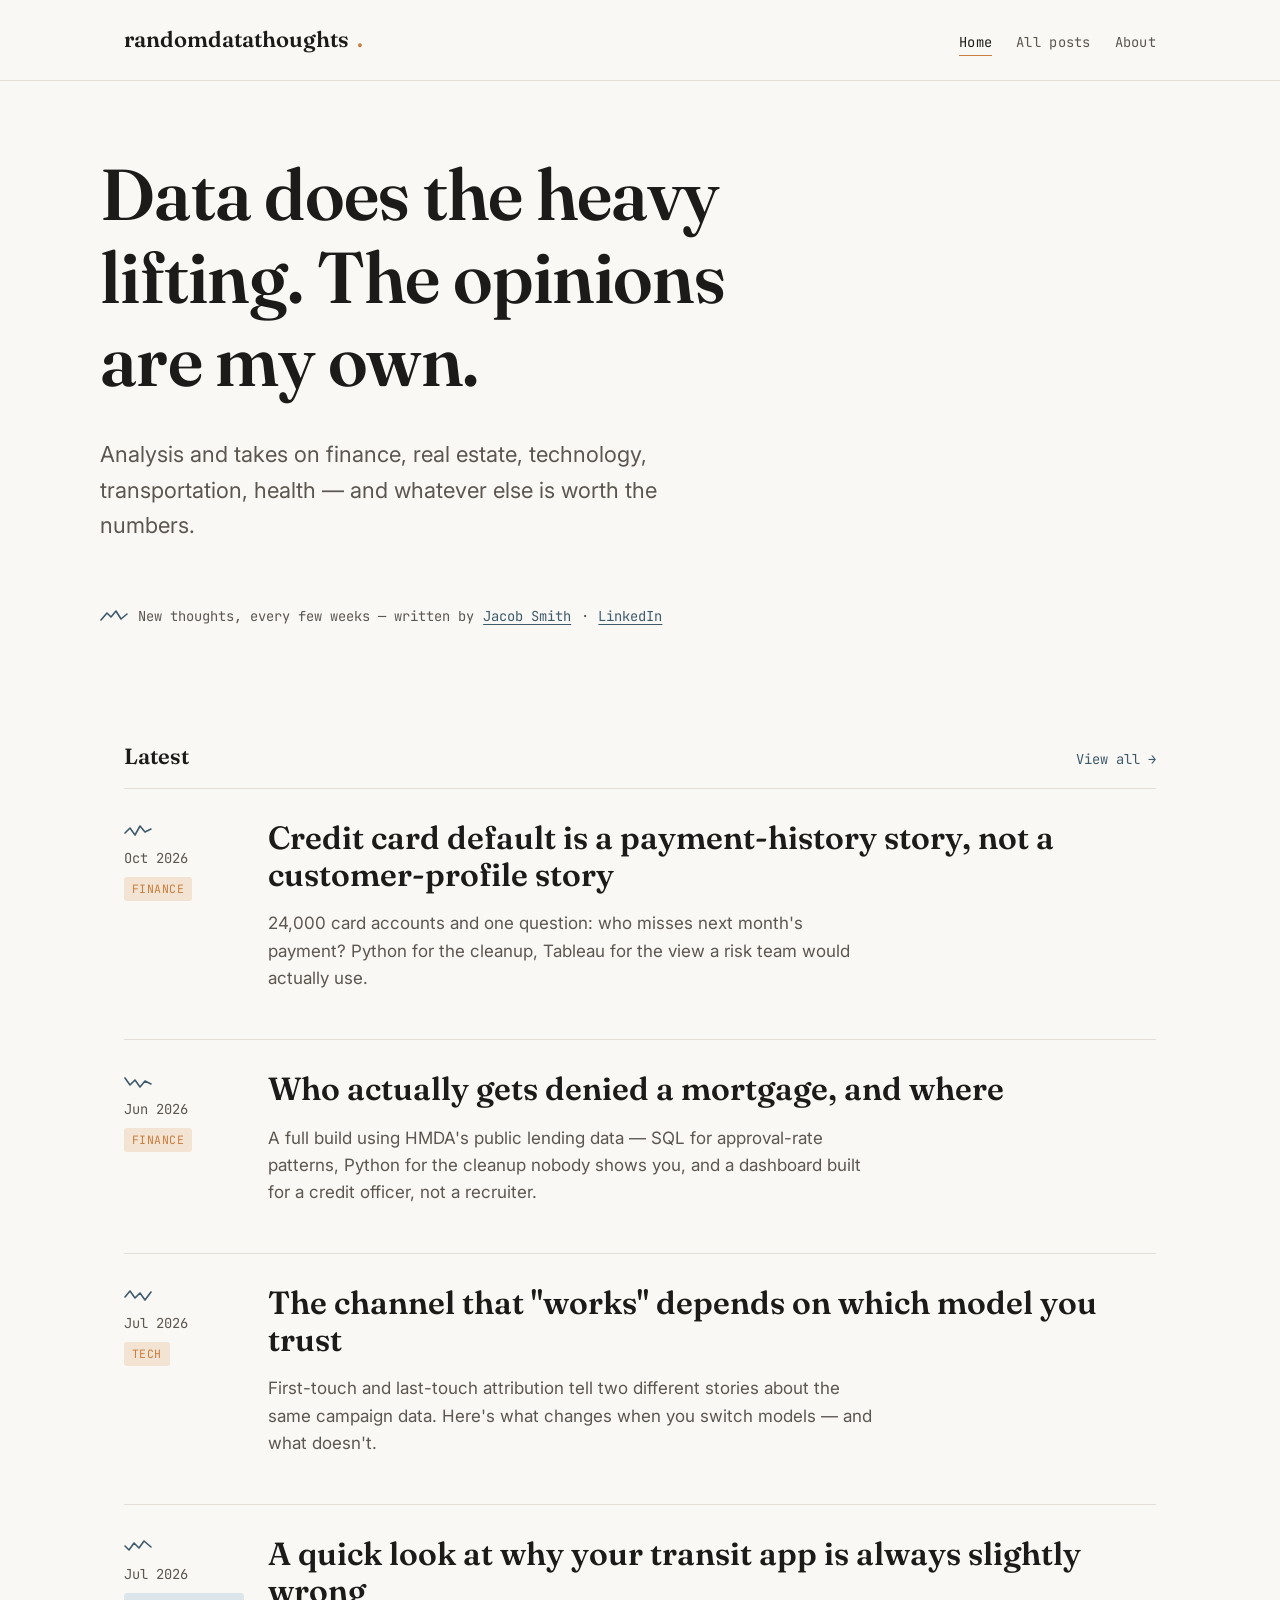
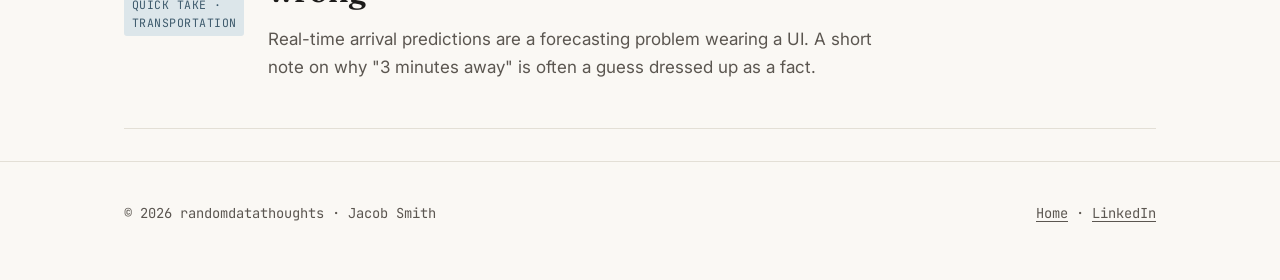
==== commit dabf681c: "Revert "Simplify site design: one typeface, black on white, plain post lists" This reverts commit dc" ====
--- a/index.html
+++ b/index.html
@@ -7,7 +7,7 @@
 <meta name="description" content="Jacob Smith's notebook on finance, real estate, tech, transportation, and health — full analytics projects and short takes, posted every few weeks.">
 <link rel="preconnect" href="https://fonts.googleapis.com">
 <link rel="preconnect" href="https://fonts.gstatic.com" crossorigin>
-<link href="https://fonts.googleapis.com/css2?family=Source+Serif+4:ital,opsz,wght@0,8..60,400;0,8..60,600;1,8..60,400&display=swap" rel="stylesheet">
+<link href="https://fonts.googleapis.com/css2?family=Fraunces:ital,opsz,wght@0,9..144,400;0,9..144,600;1,9..144,500&family=Inter:wght@400;500;600&family=JetBrains+Mono:wght@400;500&display=swap" rel="stylesheet">
 <link rel="stylesheet" href="css/style.css">
 <link rel="icon" type="image/png" href="/favicon/favicon-96x96.png" sizes="96x96" />
 <link rel="icon" type="image/svg+xml" href="/favicon/favicon.svg" />
@@ -20,7 +20,7 @@
 <a href="#main-content" class="skip-link">Skip to content</a>
 
 <header class="masthead">
-  <div class="wrap masthead-row">
+  <div class="wrap-wide masthead-row">
     <a class="wordmark" href="index.html">randomdatathoughts<span class="dot">.</span></a>
     <nav class="nav-links" aria-label="Primary">
       <a href="index.html" aria-current="page">Home</a>
@@ -30,41 +30,85 @@
   </div>
 </header>
 
-<main class="wrap" id="main-content">
-  <section class="intro">
-    <p>
-      I'm Jacob Smith. I write up analyses of public data on finance, real estate, tech,
-      transportation and health: full projects with the SQL, Python and dashboards, plus
-      shorter takes. New posts every few weeks. <a href="about.html">More about me</a>.
+<main id="main-content">
+  <section class="hero wrap-wide">
+    <h1>Data does the heavy lifting. The opinions are my own.</h1>
+    <p class="lede">
+      Analysis and takes on finance, real estate, technology, transportation, health — and whatever else is worth the numbers.
     </p>
+    <div class="cadence">
+      <svg class="mark" viewBox="0 0 28 16" aria-hidden="true">
+        <path d="M1 12 L7 5 L11 9 L16 3 L21 11 L27 6" />
+      </svg>
+      New thoughts, every few weeks — written by
+      <a href="about.html">Jacob Smith</a>
+      ·
+      <a href="https://www.linkedin.com/in/jacobjysmith/" target="_blank" rel="noopener">LinkedIn</a>
+    </div>
   </section>
 
-  <ul class="post-list">
-    <li class="entry">
-      <time datetime="2026-10">Oct 2026</time>
-      <a href="posts/credit-card-default.html">Credit card default is a payment-history story, not a customer-profile story</a>
-      <p class="entry-dek">24,000 card accounts and one question: who misses next month's payment?</p>
-    </li>
-    <li class="entry">
-      <time datetime="2026-07">Jul 2026</time>
-      <a href="posts/marketing-attribution.html">The channel that “works” depends on which model you trust</a>
-      <p class="entry-dek">First-touch and last-touch attribution tell two different stories about the same campaign data.</p>
-    </li>
-    <li class="entry">
-      <time datetime="2026-07">Jul 2026</time>
-      <a href="posts/quick-take-transit.html">A quick look at why your transit app is always slightly wrong</a>
-      <p class="entry-dek">Real-time arrival predictions are a forecasting problem wearing a UI.</p>
-    </li>
-    <li class="entry">
-      <time datetime="2026-06">Jun 2026</time>
-      <a href="posts/hmda-credit-risk.html">Who actually gets denied a mortgage, and where</a>
-      <p class="entry-dek">Mortgage approval patterns in HMDA's public lending data, built in SQL, Python and Tableau.</p>
-    </li>
-  </ul>
+  <section class="wrap-wide">
+    <div class="section-label">
+      <h2>Latest</h2>
+      <a href="archive.html">View all →</a>
+    </div>
+
+    <div class="entry-list">
+
+      <a class="entry" href="posts/credit-card-default.html">
+        <div class="entry-meta">
+          <svg class="mark" viewBox="0 0 28 16" aria-hidden="true"><path d="M1 10 L6 5 L11 12 L16 3 L21 9 L27 6" /></svg>
+          <span>Oct 2026</span>
+          <span class="tag">Finance</span>
+        </div>
+        <div>
+          <h3 class="entry-title">Credit card default is a payment-history story, not a customer-profile story</h3>
+          <p class="entry-dek">24,000 card accounts and one question: who misses next month's payment? Python for the cleanup, Tableau for the view a risk team would actually use.</p>
+        </div>
+      </a>
+
+      <a class="entry" href="posts/hmda-credit-risk.html">
+        <div class="entry-meta">
+          <svg class="mark" viewBox="0 0 28 16" aria-hidden="true"><path d="M1 4 L6 11 L11 6 L16 13 L21 7 L27 10" /></svg>
+          <span>Jun 2026</span>
+          <span class="tag">Finance</span>
+        </div>
+        <div>
+          <h3 class="entry-title">Who actually gets denied a mortgage, and where</h3>
+          <p class="entry-dek">A full build using HMDA's public lending data — SQL for approval-rate patterns, Python for the cleanup nobody shows you, and a dashboard built for a credit officer, not a recruiter.</p>
+        </div>
+      </a>
+
+      <a class="entry" href="posts/marketing-attribution.html">
+        <div class="entry-meta">
+          <svg class="mark" viewBox="0 0 28 16" aria-hidden="true"><path d="M1 9 L6 3 L11 10 L16 5 L21 12 L27 4" /></svg>
+          <span>Jul 2026</span>
+          <span class="tag">Tech</span>
+        </div>
+        <div>
+          <h3 class="entry-title">The channel that "works" depends on which model you trust</h3>
+          <p class="entry-dek">First-touch and last-touch attribution tell two different stories about the same campaign data. Here's what changes when you switch models — and what doesn't.</p>
+        </div>
+      </a>
+
+      <a class="entry" href="posts/quick-take-transit.html">
+        <div class="entry-meta">
+          <svg class="mark" viewBox="0 0 28 16" aria-hidden="true"><path d="M1 7 L5 11 L10 4 L15 9 L20 2 L27 8" /></svg>
+          <span>Jul 2026</span>
+          <span class="tag type-quick">Quick take · Transportation</span>
+        </div>
+        <div>
+          <h3 class="entry-title">A quick look at why your transit app is always slightly wrong</h3>
+          <p class="entry-dek">Real-time arrival predictions are a forecasting problem wearing a UI. A short note on why "3 minutes away" is often a guess dressed up as a fact.</p>
+        </div>
+      </a>
+
+    </div>
+  </section>
 </main>
 
 <footer class="site-footer">
-  <div class="wrap footer-row">
+  <div class="wrap-wide footer-row">
     <span>© 2026 randomdatathoughts · Jacob Smith</span>
     <span><a href="index.html">Home</a> · <a href="https://www.linkedin.com/in/jacobjysmith/" target="_blank" rel="noopener">LinkedIn</a></span>
   </div>
--- a/css/style.css
+++ b/css/style.css
@@ -1,196 +1,390 @@
 /* ============================================
-   randomdatathoughts
-   One typeface, black on white, one link color.
+   randomdatathoughts — design tokens
    ============================================ */
 :root {
-  --bg:      #FFFFFF;
-  --bg-dim:  #F4F4F4;
-  --ink:     #111111;
-  --ink-soft:#5E5E5E;
-  --rule:    #DDDDDD;
-  --link:    #0645AD;
-
-  --font:      "Source Serif 4", Georgia, "Times New Roman", serif;
-  --font-mono: ui-monospace, "SF Mono", Menlo, Consolas, monospace;
-
-  --max-w: 680px;
+  /* color */
+  --paper:        #FAF8F4;
+  --paper-dim:     #F2EFE8;
+  --ink:          #1C1B19;
+  --ink-soft:     #5B5650;
+  --rule:         #E3DFD6;
+  --accent:       #3D5A6C;   /* slate blue — links, signature mark */
+  --accent-soft:  #DCE6EA;
+  --tag:          #C97D3E;   /* amber — category tags only */
+  --tag-soft:     #F3E3D2;
+
+  /* type */
+  --font-display: "Fraunces", Georgia, serif;
+  --font-body:    "Inter", -apple-system, BlinkMacSystemFont, sans-serif;
+  --font-mono:    "JetBrains Mono", "SF Mono", Consolas, monospace;
+
+  /* scale */
+  --step--1: clamp(0.8rem, 0.78rem + 0.1vw, 0.875rem);
+  --step-0:  clamp(1rem, 0.97rem + 0.15vw, 1.0625rem);
+  --step-1:  clamp(1.2rem, 1.1rem + 0.4vw, 1.375rem);
+  --step-2:  clamp(1.6rem, 1.4rem + 0.9vw, 2rem);
+  --step-3:  clamp(2.2rem, 1.8rem + 1.8vw, 3.2rem);
+  --step-4:  clamp(2.8rem, 2.1rem + 3vw, 4.6rem);
+
+  --max-w: 760px;
   --max-w-wide: 1080px;
 }
 
 * { box-sizing: border-box; }
-
-body {
-  margin: 0;
-  background: var(--bg);
-  color: var(--ink);
-  font-family: var(--font);
-  font-size: 1.125rem;
-  line-height: 1.6;
-}
-
-img, svg { max-width: 100%; }
-
-a { color: var(--link); text-underline-offset: 2px; }
-
-a:focus-visible,
-button:focus-visible {
-  outline: 2px solid var(--link);
-  outline-offset: 2px;
-}
-
-h1, h2, h3 {
-  font-weight: 600;
-  line-height: 1.25;
-}
 
 .skip-link {
   position: absolute;
   top: -100%;
   left: 1rem;
+  z-index: 100;
   background: var(--ink);
-  color: var(--bg);
-  padding: 0.4rem 0.8rem;
+  color: var(--paper);
+  padding: 0.5rem 1rem;
+  font-family: var(--font-mono);
+  font-size: var(--step--1);
+  border-radius: 0 0 4px 4px;
+  text-decoration: none;
 }
 .skip-link:focus { top: 0; }
 
+html {
+  scroll-behavior: smooth;
+}
+
+@media (prefers-reduced-motion: reduce) {
+  html { scroll-behavior: auto; }
+  *, *::before, *::after {
+    animation-duration: 0.001ms !important;
+    animation-iteration-count: 1 !important;
+    transition-duration: 0.001ms !important;
+  }
+}
+
+body {
+  margin: 0;
+  background: var(--paper);
+  color: var(--ink);
+  font-family: var(--font-body);
+  font-size: var(--step-0);
+  line-height: 1.6;
+  -webkit-font-smoothing: antialiased;
+}
+
+img, svg { max-width: 100%; display: block; }
+
+a {
+  color: var(--accent);
+  text-decoration-thickness: 1px;
+  text-underline-offset: 3px;
+}
+a:hover { text-decoration-color: var(--tag); }
+
+a:focus-visible,
+button:focus-visible,
+input:focus-visible,
+textarea:focus-visible {
+  outline: 2px solid var(--accent);
+  outline-offset: 3px;
+  border-radius: 2px;
+}
+
+h1, h2, h3 {
+  font-family: var(--font-display);
+  font-weight: 600;
+  line-height: 1.15;
+  margin: 0 0 0.5em;
+}
+
+.eyebrow {
+  font-family: var(--font-mono);
+  font-size: var(--step--1);
+  letter-spacing: 0.08em;
+  text-transform: uppercase;
+  color: var(--ink-soft);
+}
+
+/* ============================================
+   layout shells
+   ============================================ */
 .wrap {
   max-width: var(--max-w);
   margin: 0 auto;
-  padding-inline: 1.25rem;
-}
-
-/* ---------- header ---------- */
-.masthead { padding-block: 1.5rem 0; }
+  padding: 0 1.5rem;
+}
+.wrap-wide {
+  max-width: var(--max-w-wide);
+  margin: 0 auto;
+  padding: 0 1.5rem;
+}
+
+/* ============================================
+   masthead / nav
+   ============================================ */
+.masthead {
+  border-bottom: 1px solid var(--rule);
+  padding: 1.4rem 0;
+}
 .masthead-row {
   display: flex;
+  align-items: baseline;
   justify-content: space-between;
-  align-items: baseline;
+  gap: 1rem;
   flex-wrap: wrap;
-  gap: 0.5rem 1.5rem;
 }
 .wordmark {
+  font-family: var(--font-display);
+  font-size: var(--step-1);
   font-weight: 600;
   color: var(--ink);
   text-decoration: none;
-}
-.nav-links { display: flex; gap: 1.25rem; }
-.nav-links a { color: var(--ink-soft); text-decoration: none; }
-.nav-links a:hover { text-decoration: underline; }
-.nav-links a[aria-current="page"] { color: var(--ink); }
-
-/* ---------- home ---------- */
-.intro { margin-block: 2.5rem; }
-.intro p { margin: 0; }
-
-/* ---------- post lists (home + archive) ---------- */
-.post-list {
-  list-style: none;
-  margin: 0;
-  padding: 0;
+  display: inline-flex;
+  align-items: baseline;
+  gap: 0.5rem;
+}
+.wordmark:hover { text-decoration: none; }
+.wordmark .dot { color: var(--tag); }
+
+.nav-links {
+  display: flex;
+  gap: 1.5rem;
+  font-family: var(--font-mono);
+  font-size: var(--step--1);
+  letter-spacing: 0.02em;
+}
+.nav-links a {
+  color: var(--ink-soft);
+  text-decoration: none;
+  border-bottom: 1px solid transparent;
+  padding-bottom: 2px;
+}
+.nav-links a:hover,
+.nav-links a[aria-current="page"] {
+  color: var(--ink);
+  border-bottom-color: var(--tag);
+}
+
+/* ============================================
+   hero (home)
+   ============================================ */
+.hero {
+  padding: 4.5rem 0 4rem;
+}
+.hero h1 {
+  font-size: var(--step-4);
+  max-width: 14ch;
+  letter-spacing: -0.01em;
+}
+.hero .lede {
+  max-width: 46ch;
+  font-size: var(--step-1);
+  color: var(--ink-soft);
+  margin-top: 1rem;
+}
+.hero .cadence {
+  margin-top: 2.5rem;
+  display: inline-flex;
+  align-items: center;
+  gap: 0.6rem;
+  font-family: var(--font-mono);
+  font-size: var(--step--1);
+  color: var(--ink-soft);
+}
+
+/* signature mark: a small hand-drawn-feeling sparkline tick.
+   Each instance can carry a slightly different path via data attr
+   for the "random" half of the brand, "data" half via its shape. */
+.mark {
+  width: 28px;
+  height: 16px;
+  flex-shrink: 0;
+}
+.mark path {
+  fill: none;
+  stroke: var(--accent);
+  stroke-width: 1.6;
+  stroke-linecap: round;
+  stroke-linejoin: round;
+}
+
+/* ============================================
+   entry list (homepage preview + archive)
+   ============================================ */
+.entry-list {
+  border-top: 1px solid var(--rule);
 }
 .entry {
   display: grid;
-  grid-template-columns: 6.5rem minmax(0, 1fr);
-  gap: 0 1rem;
-  padding-block: 0.6rem;
-}
-.entry time { color: var(--ink-soft); font-variant-numeric: tabular-nums; }
-.entry-dek,
-.entry-topic {
-  grid-column: 2;
-  margin: 0.15rem 0 0;
-  color: var(--ink-soft);
-  font-size: 1rem;
-}
-@media (max-width: 520px) {
-  .entry { grid-template-columns: 1fr; }
-  .entry-dek, .entry-topic { grid-column: 1; }
-}
-
-/* ---------- archive ---------- */
-.page-title { font-size: 1.6rem; margin: 2.5rem 0 0.75rem; }
-.filters {
-  display: flex;
-  flex-wrap: wrap;
-  gap: 0.25rem 1rem;
-  margin-bottom: 1.25rem;
-}
-.filter-btn {
-  font: inherit;
-  font-size: 1rem;
-  background: none;
-  border: 0;
-  padding: 0;
-  color: var(--link);
-  cursor: pointer;
-}
-.filter-btn:hover { text-decoration: underline; }
-.filter-btn[aria-pressed="true"] { color: var(--ink); font-weight: 600; }
-.empty-state { color: var(--ink-soft); }
-
-/* ---------- post page ---------- */
-.post-header { padding-block: 2.5rem 0; }
-.post-header .eyebrow-row { color: var(--ink-soft); font-size: 1rem; }
-.post-header h1 { font-size: 2rem; margin: 0.3rem 0 0; }
+  grid-template-columns: 120px 1fr;
+  gap: 1.5rem;
+  padding: 1.9rem 0;
+  border-bottom: 1px solid var(--rule);
+  text-decoration: none;
+  color: inherit;
+  transition: background-color 0.15s ease;
+}
+.entry:hover { background-color: var(--paper-dim); }
+.entry:hover .entry-title { color: var(--accent); }
+.entry-meta {
+  font-family: var(--font-mono);
+  font-size: var(--step--1);
+  color: var(--ink-soft);
+  display: flex;
+  flex-direction: column;
+  gap: 0.5rem;
+  padding-top: 0.2rem;
+}
+.entry-title {
+  font-family: var(--font-display);
+  font-size: var(--step-2);
+  font-weight: 600;
+  margin: 0 0 0.4rem;
+  transition: color 0.15s ease;
+}
+.entry-dek {
+  color: var(--ink-soft);
+  font-size: var(--step-0);
+  max-width: 56ch;
+}
+.tag {
+  display: inline-block;
+  font-family: var(--font-mono);
+  font-size: 0.72rem;
+  letter-spacing: 0.04em;
+  text-transform: uppercase;
+  color: var(--tag);
+  background: var(--tag-soft);
+  padding: 0.18rem 0.5rem;
+  border-radius: 3px;
+  width: fit-content;
+}
+.tag.type-quick {
+  color: var(--accent);
+  background: var(--accent-soft);
+}
+
+@media (max-width: 600px) {
+  .entry { grid-template-columns: 1fr; gap: 0.5rem; }
+  .entry-meta { flex-direction: row; align-items: center; }
+}
+
+/* ============================================
+   section labels
+   ============================================ */
+.section-label {
+  display: flex;
+  align-items: baseline;
+  justify-content: space-between;
+  padding-top: 3rem;
+  margin-bottom: 0.5rem;
+}
+.section-label h2 {
+  font-size: var(--step-1);
+}
+.section-label a {
+  font-family: var(--font-mono);
+  font-size: var(--step--1);
+  text-decoration: none;
+}
+
+/* ============================================
+   post page
+   ============================================ */
+.post-header {
+  padding: 3.5rem 0 2rem;
+  border-bottom: 1px solid var(--rule);
+}
+.post-header .eyebrow-row {
+  display: flex;
+  align-items: center;
+  gap: 0.75rem;
+  margin-bottom: 1rem;
+}
+.post-header h1 {
+  font-size: var(--step-3);
+  max-width: 20ch;
+}
 .post-dek {
-  font-size: 1.2rem;
-  color: var(--ink-soft);
-  margin: 0.75rem 0 0;
+  font-size: var(--step-1);
+  color: var(--ink-soft);
+  max-width: 50ch;
+  margin-top: 0.75rem;
 }
 .post-byline {
-  font-size: 1rem;
-  color: var(--ink-soft);
-  margin: 0.75rem 0 0;
-}
-.post-byline a { color: inherit; }
-
-.post-body { padding-block: 1.5rem 3rem; }
-.post-body h2 { font-size: 1.35rem; margin: 2.2rem 0 0.5rem; }
-.post-body h3 { font-size: 1.15rem; margin: 1.8rem 0 0.4rem; }
-.post-body p { margin: 0 0 1.1rem; }
-.post-body ul, .post-body ol { padding-left: 1.3em; margin: 0 0 1.1rem; }
-.post-body li + li { margin-top: 0.3em; }
-.post-body blockquote,
-.about-body blockquote {
-  margin: 1.5rem 0;
-  padding-left: 1rem;
-  border-left: 3px solid var(--rule);
-  color: var(--ink-soft);
+  margin-top: 1.5rem;
+  font-family: var(--font-mono);
+  font-size: var(--step--1);
+  color: var(--ink-soft);
+}
+.post-byline a { color: var(--ink-soft); text-decoration-color: var(--rule); }
+
+.post-body {
+  padding: 2.5rem 0 4rem;
+  font-size: var(--step-0);
+}
+.post-body > * + * { margin-top: 1.3em; }
+.post-body h2 {
+  font-size: var(--step-2);
+  margin-top: 2.2em;
+}
+.post-body h3 {
+  font-size: var(--step-1);
+  margin-top: 1.8em;
+}
+.post-body p { max-width: 68ch; }
+.post-body ul, .post-body ol {
+  max-width: 68ch;
+  padding-left: 1.3em;
+}
+.post-body li + li { margin-top: 0.4em; }
+.post-body blockquote {
+  border-left: 2px solid var(--tag);
+  margin: 0;
+  padding-left: 1.2rem;
+  font-style: italic;
+  color: var(--ink-soft);
+  max-width: 60ch;
 }
 .post-body code {
   font-family: var(--font-mono);
+  font-size: 0.9em;
+  background: var(--paper-dim);
+  padding: 0.1em 0.4em;
+  border-radius: 3px;
+}
+.post-body pre {
+  background: var(--ink);
+  color: var(--paper);
+  padding: 1.2rem 1.4rem;
+  border-radius: 6px;
+  overflow-x: auto;
+  font-family: var(--font-mono);
   font-size: 0.85em;
-  background: var(--bg-dim);
-  padding: 0.05em 0.3em;
-}
-.post-body pre {
-  background: var(--bg-dim);
-  padding: 1rem 1.1rem;
-  overflow-x: auto;
-  font-family: var(--font-mono);
-  font-size: 0.85rem;
-  line-height: 1.5;
-  margin: 0 0 1.1rem;
-}
-.post-body pre code { background: none; padding: 0; font-size: inherit; }
+  line-height: 1.55;
+}
+.post-body pre code { background: none; padding: 0; color: inherit; }
 
 /* embedded viz / video frames */
-.embed-frame { margin: 2rem 0; }
+.embed-frame {
+  margin: 2.2rem 0;
+}
 .embed-frame .embed-label {
+  font-family: var(--font-mono);
+  font-size: var(--step--1);
+  color: var(--ink-soft);
+  margin-bottom: 0.6rem;
   display: block;
-  font-size: 0.95rem;
-  color: var(--ink-soft);
-  margin-bottom: 0.4rem;
 }
 .embed-box {
   position: relative;
   width: 100%;
   border: 1px solid var(--rule);
-  background: var(--bg-dim);
+  border-radius: 8px;
+  overflow: hidden;
+  background: var(--paper-dim);
 }
 /* lets a wide dashboard break out of the text column (up to the wide layout width) */
 .embed-frame.embed-wide {
-  width: min(var(--max-w-wide) - 2.5rem, calc(100vw - 2.5rem));
+  width: min(var(--max-w-wide) - 3rem, calc(100vw - 3rem));
   position: relative;
   left: 50%;
   transform: translateX(-50%);
@@ -205,43 +399,116 @@
   border: 0;
 }
 
+/* pull quote / takeaway box */
 .takeaway {
-  border-left: 3px solid var(--ink);
-  padding-left: 1rem;
+  border: 1px solid var(--rule);
+  background: var(--paper-dim);
+  border-radius: 8px;
+  padding: 1.4rem 1.6rem;
+  max-width: 64ch;
+}
+.takeaway .eyebrow { margin-bottom: 0.5rem; }
+
+/* footer nav between posts */
+.post-footer-nav {
+  border-top: 1px solid var(--rule);
+  padding: 2.5rem 0;
+  display: flex;
+  justify-content: space-between;
+  gap: 1.5rem;
+  flex-wrap: wrap;
+}
+.post-footer-nav a {
+  text-decoration: none;
+  font-family: var(--font-mono);
+  font-size: var(--step--1);
+}
+.post-footer-nav .dir { color: var(--ink-soft); display: block; margin-bottom: 0.3rem; }
+.post-footer-nav .ttl { font-family: var(--font-display); font-size: var(--step-0); color: var(--ink); }
+
+/* ============================================
+   filters (archive page)
+   ============================================ */
+.filters {
+  display: flex;
+  flex-wrap: wrap;
+  gap: 0.6rem;
+  padding: 2rem 0 1rem;
+}
+.filter-btn {
+  font-family: var(--font-mono);
+  font-size: var(--step--1);
+  background: none;
+  border: 1px solid var(--rule);
+  border-radius: 20px;
+  padding: 0.35rem 0.9rem;
+  cursor: pointer;
+  color: var(--ink-soft);
+}
+.filter-btn:hover { border-color: var(--accent); color: var(--ink); }
+.filter-btn[aria-pressed="true"] {
+  background: var(--ink);
+  border-color: var(--ink);
+  color: var(--paper);
+}
+
+/* ============================================
+   about page
+   ============================================ */
+.about-hero {
+  padding: 3.5rem 0 2rem;
+  display: grid;
+  grid-template-columns: 1fr;
+  gap: 2rem;
+}
+.about-hero h1 { font-size: var(--step-3); }
+.about-body p { max-width: 64ch; }
+.about-body blockquote {
+  border-left: 2px solid var(--tag);
   margin: 1.5rem 0;
-}
-.takeaway .eyebrow { font-weight: 600; }
-.takeaway p { margin: 0.2rem 0 0; }
-
-.post-footer-nav {
+  padding-left: 1.2rem;
+  font-style: italic;
+  color: var(--ink-soft);
+  max-width: 60ch;
+}
+.linkedin-pill {
+  display: inline-flex;
+  align-items: center;
+  gap: 0.5rem;
+  font-family: var(--font-mono);
+  font-size: var(--step--1);
+  border: 1px solid var(--ink);
+  border-radius: 20px;
+  padding: 0.5rem 1.1rem;
+  text-decoration: none;
+  color: var(--ink);
+  margin-top: 1rem;
+}
+.linkedin-pill:hover { background: var(--ink); color: var(--paper); }
+
+.now-box {
+  border-top: 1px solid var(--rule);
+  margin-top: 2.5rem;
+  padding-top: 2rem;
+}
+.now-box h2 { font-size: var(--step-1); }
+.now-box ul { padding-left: 1.2em; }
+
+/* ============================================
+   footer
+   ============================================ */
+footer.site-footer {
+  border-top: 1px solid var(--rule);
+  margin-top: 2rem;
+  padding: 2.5rem 0 3.5rem;
+  font-family: var(--font-mono);
+  font-size: var(--step--1);
+  color: var(--ink-soft);
+}
+footer.site-footer a { color: var(--ink-soft); }
+.footer-row {
   display: flex;
   justify-content: space-between;
   flex-wrap: wrap;
   gap: 1rem;
-  border-top: 1px solid var(--rule);
-  padding-block: 1.5rem;
-}
-.post-footer-nav .dir { display: block; color: var(--ink-soft); font-size: 0.95rem; }
-
-/* ---------- about ---------- */
-.about-hero { padding-block: 2.5rem 1rem; }
-.about-hero h1 { font-size: 2rem; margin: 0.3rem 0 1rem; }
-.about-hero .eyebrow { color: var(--ink-soft); }
-.about-body p { margin: 0 0 1.1rem; }
-
-/* ---------- footer ---------- */
-footer.site-footer {
-  margin-top: 3rem;
-  padding-bottom: 2.5rem;
-  font-size: 0.95rem;
-  color: var(--ink-soft);
-}
-footer.site-footer a { color: inherit; }
-.footer-row {
-  display: flex;
-  justify-content: space-between;
-  flex-wrap: wrap;
-  gap: 0.5rem 1rem;
-  border-top: 1px solid var(--rule);
-  padding-top: 1.25rem;
-}
+}
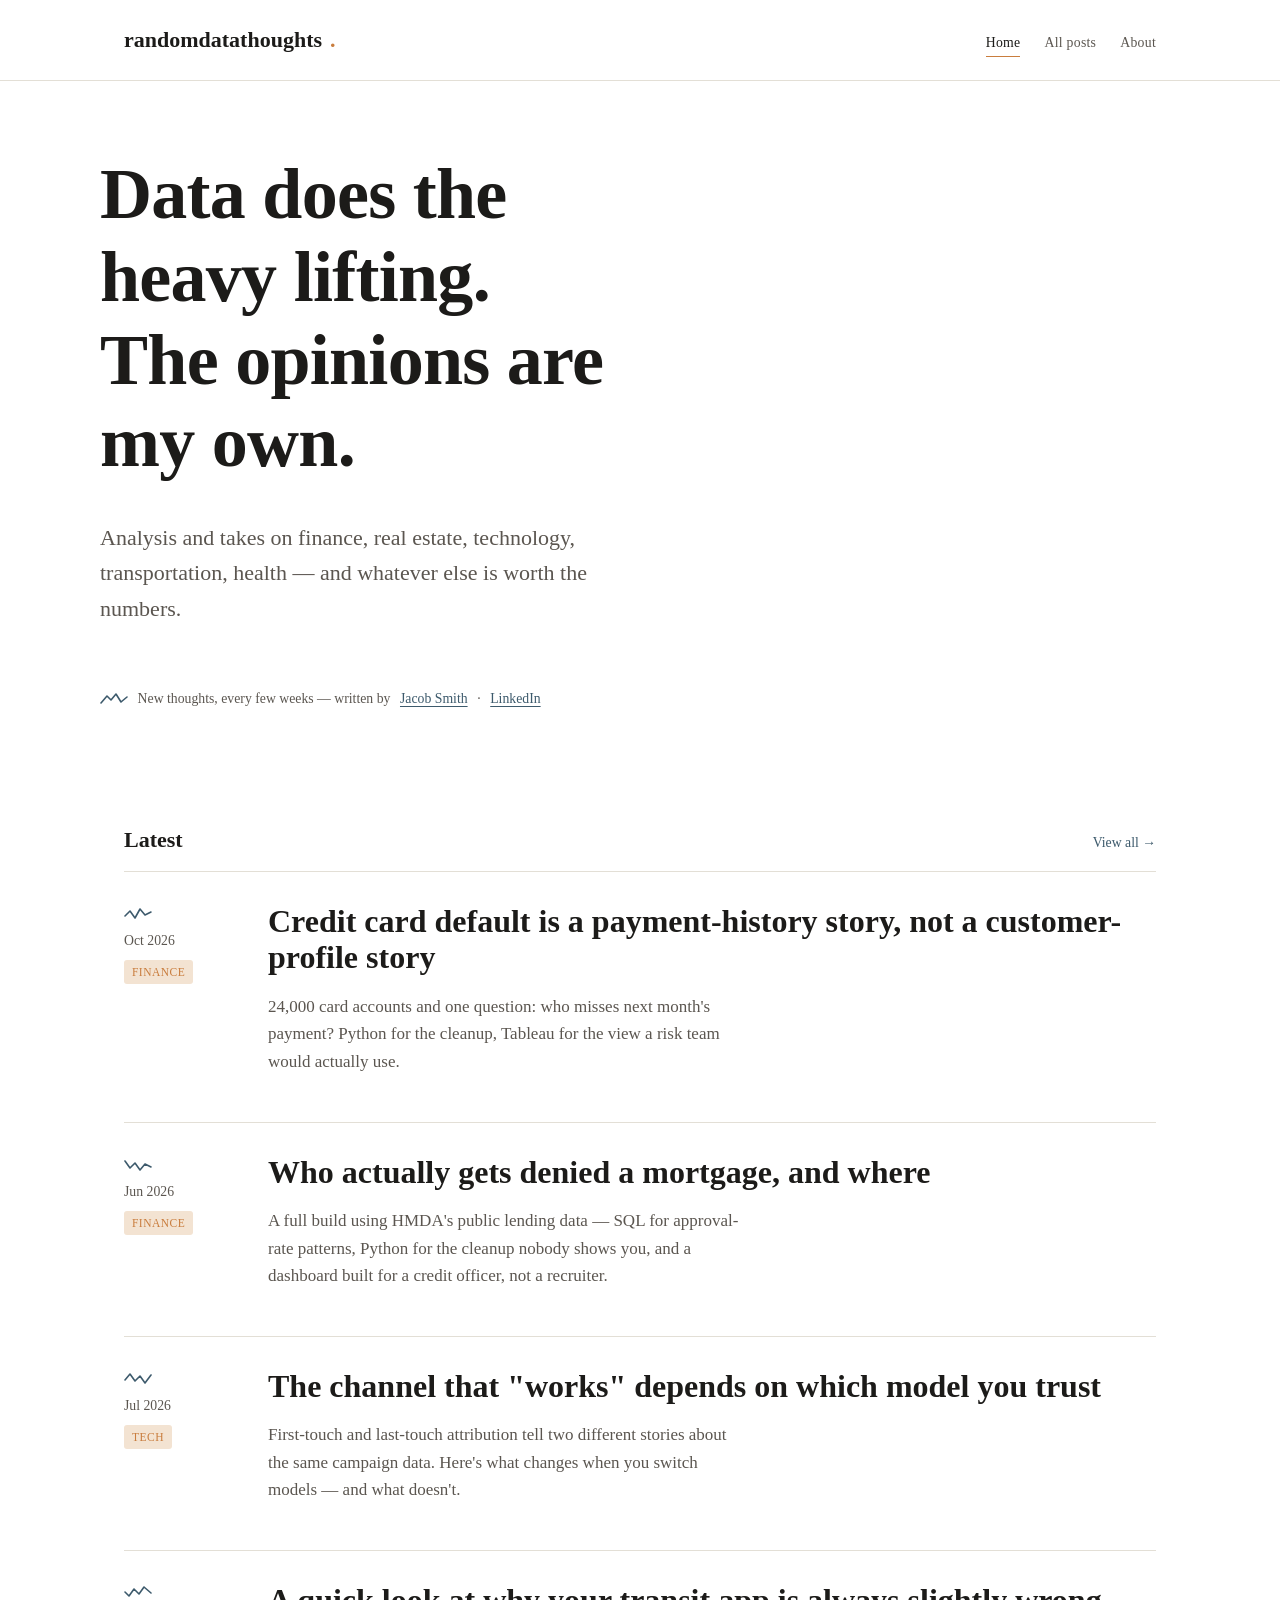
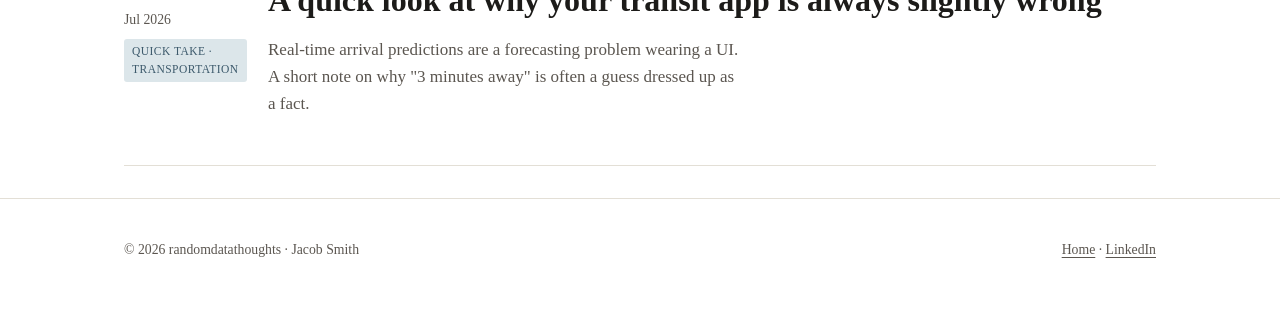
==== commit bf1f1532: "Switch to Times New Roman and a white background Use Times New Roman for headings, body, nav and lab" ====
--- a/index.html
+++ b/index.html
@@ -5,10 +5,7 @@
 <meta name="viewport" content="width=device-width, initial-scale=1.0">
 <title>randomdatathoughts — data, decisions, and the occasional tangent</title>
 <meta name="description" content="Jacob Smith's notebook on finance, real estate, tech, transportation, and health — full analytics projects and short takes, posted every few weeks.">
-<link rel="preconnect" href="https://fonts.googleapis.com">
-<link rel="preconnect" href="https://fonts.gstatic.com" crossorigin>
-<link href="https://fonts.googleapis.com/css2?family=Fraunces:ital,opsz,wght@0,9..144,400;0,9..144,600;1,9..144,500&family=Inter:wght@400;500;600&family=JetBrains+Mono:wght@400;500&display=swap" rel="stylesheet">
-<link rel="stylesheet" href="css/style.css">
+<link rel="stylesheet" href="css/style.css?v=2026-10-19b">
 <link rel="icon" type="image/png" href="/favicon/favicon-96x96.png" sizes="96x96" />
 <link rel="icon" type="image/svg+xml" href="/favicon/favicon.svg" />
 <link rel="shortcut icon" href="/favicon/favicon.ico" />
--- a/css/style.css
+++ b/css/style.css
@@ -3,8 +3,8 @@
    ============================================ */
 :root {
   /* color */
-  --paper:        #FAF8F4;
-  --paper-dim:     #F2EFE8;
+  --paper:        #FFFFFF;
+  --paper-dim:     #F4F4F4;
   --ink:          #1C1B19;
   --ink-soft:     #5B5650;
   --rule:         #E3DFD6;
@@ -14,9 +14,10 @@
   --tag-soft:     #F3E3D2;
 
   /* type */
-  --font-display: "Fraunces", Georgia, serif;
-  --font-body:    "Inter", -apple-system, BlinkMacSystemFont, sans-serif;
-  --font-mono:    "JetBrains Mono", "SF Mono", Consolas, monospace;
+  --font-display: "Times New Roman", Times, serif;
+  --font-body:    "Times New Roman", Times, serif;
+  --font-mono:    "Times New Roman", Times, serif;   /* labels, nav, meta */
+  --font-code:    ui-monospace, "SF Mono", Menlo, Consolas, monospace;   /* code blocks only */
 
   /* scale */
   --step--1: clamp(0.8rem, 0.78rem + 0.1vw, 0.875rem);
@@ -345,7 +346,7 @@
   max-width: 60ch;
 }
 .post-body code {
-  font-family: var(--font-mono);
+  font-family: var(--font-code);
   font-size: 0.9em;
   background: var(--paper-dim);
   padding: 0.1em 0.4em;
@@ -357,7 +358,7 @@
   padding: 1.2rem 1.4rem;
   border-radius: 6px;
   overflow-x: auto;
-  font-family: var(--font-mono);
+  font-family: var(--font-code);
   font-size: 0.85em;
   line-height: 1.55;
 }
@@ -384,10 +385,18 @@
 }
 /* lets a wide dashboard break out of the text column (up to the wide layout width) */
 .embed-frame.embed-wide {
-  width: min(var(--max-w-wide) - 3rem, calc(100vw - 3rem));
+  /* dashboard's native size; override per embed with style="--dash-w: ...; --dash-h: ..." */
+  --dash-w: 1280;
+  --dash-h: 820;
+  --embed-w: min(calc(var(--dash-w) * 1px + 2px), calc(100vw - 3rem));
+  width: var(--embed-w);
   position: relative;
   left: 50%;
   transform: translateX(-50%);
+}
+/* height follows the dashboard's ratio, plus room for Tableau's tab bar and toolbar */
+.embed-frame.embed-wide .embed-box {
+  height: calc(var(--embed-w) * var(--dash-h) / var(--dash-w) + 64px);
 }
 .embed-box.ratio-16-9 { aspect-ratio: 16 / 9; }
 .embed-box.ratio-4-3  { aspect-ratio: 4 / 3; }
